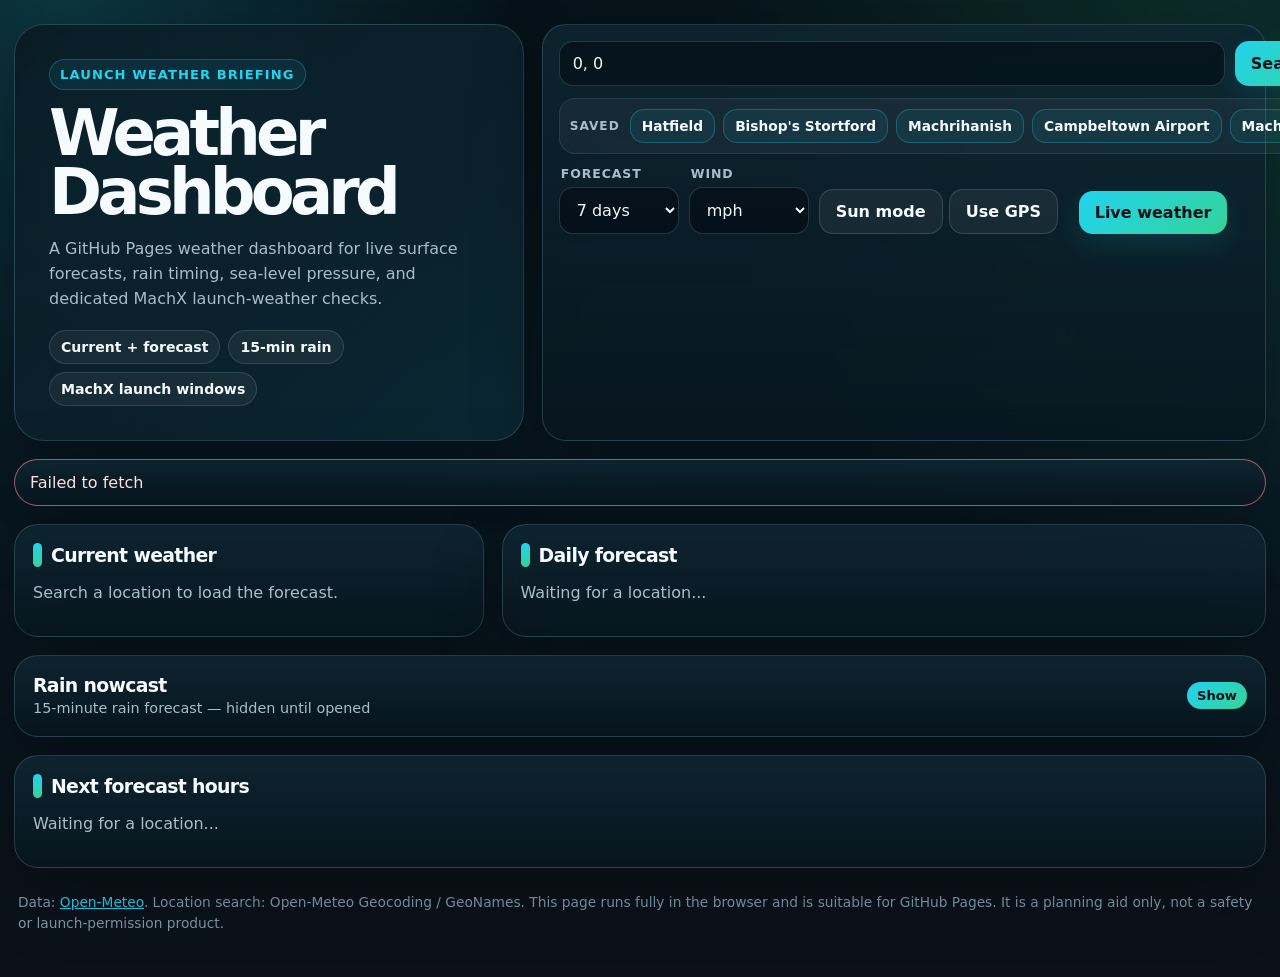
==== index.html @ 93e11da4 "Add visual icons to hourly forecast" ====
<!doctype html>
<html lang="en-GB">
<head>
  <meta charset="utf-8" />
  <meta name="viewport" content="width=device-width, initial-scale=1" />
  <meta name="description" content="Static GitHub Pages weather dashboard with rain nowcast and a dedicated MachX launch-weather view." />
  <title>Weather Dashboard</title>
  <style>
    :root {
      color-scheme: dark;
      --bg: #06131a;
      --panel: rgba(10, 25, 34, 0.84);
      --panel-strong: rgba(14, 38, 50, 0.94);
      --panel-soft: rgba(255, 255, 255, 0.055);
      --border: rgba(173, 220, 230, 0.18);
      --border-strong: rgba(125, 211, 252, 0.40);
      --text: #f5fbff;
      --muted: #a8bfca;
      --muted-2: #7f9aa8;
      --accent: #22d3ee;
      --accent-2: #34d399;
      --accent-3: #60a5fa;
      --warn: #fbbf24;
      --bad: #fb7185;
      --shadow: 0 22px 70px rgba(0, 0, 0, 0.30);
      --radius: 24px;
      --radius-sm: 15px;
      font-family: Inter, ui-sans-serif, system-ui, -apple-system, BlinkMacSystemFont, "Segoe UI", sans-serif;
    }

    * { box-sizing: border-box; }
    html { scroll-behavior: smooth; }
    body {
      margin: 0;
      min-height: 100vh;
      background:
        radial-gradient(circle at 5% 0%, rgba(34, 211, 238, 0.18), transparent 28rem),
        radial-gradient(circle at 95% 8%, rgba(52, 211, 153, 0.14), transparent 32rem),
        linear-gradient(180deg, #06131a 0%, #081923 43%, #0b1119 100%);
      color: var(--text);
    }
    body::before {
      content: "";
      position: fixed;
      inset: 0;
      pointer-events: none;
      opacity: 0.12;
      background-image:
        linear-gradient(rgba(255,255,255,0.08) 1px, transparent 1px),
        linear-gradient(90deg, rgba(255,255,255,0.08) 1px, transparent 1px);
      background-size: 46px 46px;
      mask-image: linear-gradient(to bottom, black, transparent 80%);
    }

    body.sunMode {
      color-scheme: light;
      --panel: rgba(255, 255, 255, 0.96);
      --panel-strong: rgba(255, 255, 255, 0.99);
      --panel-soft: rgba(13, 52, 82, 0.055);
      --border: rgba(20, 72, 105, 0.22);
      --border-strong: rgba(10, 104, 160, 0.46);
      --text: #0b1722;
      --muted: #405b6c;
      --muted-2: #5f7481;
      --accent: #006bb6;
      --accent-2: #008a7a;
      --accent-3: #2454e8;
      --warn: #9a6100;
      --bad: #b4233c;
      --shadow: 0 18px 58px rgba(7, 32, 52, 0.16);
      background:
        radial-gradient(circle at 7% 0%, rgba(0, 107, 182, 0.13), transparent 31rem),
        radial-gradient(circle at 95% 4%, rgba(0, 138, 122, 0.10), transparent 30rem),
        linear-gradient(180deg, #ffffff 0%, #f1f8ff 48%, #e7f0f8 100%);
    }
    body.sunMode::before {
      opacity: 0.18;
      background-image:
        linear-gradient(rgba(10, 75, 120, 0.13) 1px, transparent 1px),
        linear-gradient(90deg, rgba(10, 75, 120, 0.13) 1px, transparent 1px);
    }
    body.sunMode .heroCopy,
    body.sunMode .searchPanel,
    body.sunMode .card,
    body.sunMode .notice {
      background: linear-gradient(180deg, rgba(255,255,255,0.98), rgba(243,249,255,0.96));
      backdrop-filter: none;
    }
    body.sunMode .heroStat,
    body.sunMode .savedLocations,
    body.sunMode .dayCard,
    body.sunMode .launchRunBox,
    body.sunMode .launchScoreExplanation,
    body.sunMode .launchMiniStat,
    body.sunMode .aloftGraphPanel {
      background: rgba(9, 56, 90, 0.055);
      border-color: rgba(20, 72, 105, 0.16);
      color: var(--text);
    }
    body.sunMode input,
    body.sunMode select {
      background: #ffffff;
      color: var(--text);
      border-color: rgba(20, 72, 105, 0.28);
      box-shadow: 0 1px 0 rgba(255,255,255,0.8);
    }
    body.sunMode button {
      color: #ffffff;
      background: linear-gradient(135deg, #006bb6, #008a7a);
      box-shadow: 0 10px 22px rgba(0, 107, 182, 0.18);
    }
    body.sunMode button.secondary,
    body.sunMode .savedLocationBtn,
    body.sunMode .resultBtn {
      background: #ffffff;
      color: #0b1722;
      border-color: rgba(20, 72, 105, 0.28);
      box-shadow: none;
    }
    body.sunMode .themeToggleActive {
      background: linear-gradient(135deg, #ffcf32, #ff8a00);
      color: #201200;
      border-color: rgba(143, 84, 0, 0.30);
    }
    body.sunMode .tableWrap,
    body.sunMode .graphScroll { background: #ffffff; border-color: rgba(20, 72, 105, 0.22); }
    body.sunMode th { background: #e7f2fb; color: #16445e; border-bottom-color: rgba(20, 72, 105, 0.18); }
    body.sunMode td { border-bottom-color: rgba(20, 72, 105, 0.11); }
    body.sunMode tr:hover td { background: rgba(0, 107, 182, 0.055); }
    body.sunMode .chip,
    body.sunMode .windArrow,
    body.sunMode .rainIntensity {
      background: rgba(0, 107, 182, 0.08);
      border-color: rgba(0, 107, 182, 0.22);
      color: #0b1722;
    }
    body.sunMode .bar { background: linear-gradient(90deg, #006bb6, #008a7a); }
    body.sunMode .rainRow td { background: rgba(0, 107, 182, 0.075); }
    body.sunMode .bestLaunchRow td { background: rgba(0, 138, 122, 0.09); color: #073624; }
    body.sunMode .badLaunchRow td { background: rgba(180, 35, 60, 0.09); color: #5f1020; }

    a { color: var(--accent); }
    button, input, select { font: inherit; }

    .wrap {
      width: min(1420px, calc(100% - 28px));
      margin: 0 auto;
      padding: 24px 0 42px;
      position: relative;
      z-index: 1;
    }

    .hero {
      display: grid;
      grid-template-columns: minmax(320px, 0.95fr) minmax(460px, 1.35fr);
      gap: 18px;
      align-items: stretch;
      margin-bottom: 18px;
    }
    .heroCopy {
      padding: clamp(22px, 4vw, 34px);
      border: 1px solid var(--border);
      border-radius: calc(var(--radius) + 6px);
      background:
        linear-gradient(135deg, rgba(10, 25, 34, 0.94), rgba(12, 45, 58, 0.72)),
        radial-gradient(circle at 14% 15%, rgba(34, 211, 238, 0.22), transparent 15rem);
      box-shadow: var(--shadow);
      overflow: hidden;
    }
    .kicker {
      display: inline-flex;
      margin-bottom: 14px;
      padding: 7px 10px;
      border-radius: 999px;
      border: 1px solid rgba(34, 211, 238, 0.28);
      background: rgba(34, 211, 238, 0.08);
      color: var(--accent);
      font-size: 0.82rem;
      font-weight: 850;
      letter-spacing: 0.08em;
      text-transform: uppercase;
    }
    h1 {
      font-size: clamp(2.25rem, 5vw, 5rem);
      line-height: 0.92;
      letter-spacing: -0.075em;
      margin: 0 0 14px;
      max-width: 10ch;
    }
    .subtitle {
      margin: 0;
      color: var(--muted);
      max-width: 68ch;
      font-size: 1rem;
      line-height: 1.58;
    }
    .heroStats { display: flex; flex-wrap: wrap; gap: 8px; margin-top: 18px; }
    .heroStat {
      padding: 8px 11px;
      border: 1px solid rgba(173, 220, 230, 0.16);
      border-radius: 999px;
      background: rgba(255,255,255,0.055);
      color: var(--text);
      font-size: 0.88rem;
      font-weight: 720;
    }

    .searchPanel, .card, .notice {
      background: linear-gradient(180deg, rgba(14, 38, 50, 0.88), rgba(8, 22, 31, 0.80));
      border: 1px solid var(--border);
      border-radius: var(--radius);
      box-shadow: var(--shadow);
      backdrop-filter: blur(16px);
    }
    .searchPanel { padding: 16px; display: grid; align-content: start; gap: 12px; }
    .searchGrid { display: grid; grid-template-columns: 1fr auto; gap: 10px; }
    input, select {
      width: 100%;
      min-height: 45px;
      background: rgba(3, 12, 18, 0.58);
      color: var(--text);
      border: 1px solid rgba(173, 220, 230, 0.18);
      border-radius: 14px;
      padding: 12px 13px;
      outline: none;
    }
    input:focus, select:focus { border-color: var(--border-strong); box-shadow: 0 0 0 4px rgba(34, 211, 238, 0.12); }
    button {
      border: 0;
      border-radius: 14px;
      padding: 12px 16px;
      background: linear-gradient(135deg, var(--accent), var(--accent-2));
      color: #041017;
      cursor: pointer;
      font-weight: 850;
      transition: transform 120ms ease, opacity 120ms ease, border-color 120ms ease;
      white-space: nowrap;
      box-shadow: 0 11px 28px rgba(34, 211, 238, 0.12);
    }
    button:hover { transform: translateY(-1px); }
    button:disabled { cursor: wait; opacity: 0.62; transform: none; }
    button.secondary {
      background: rgba(255,255,255,0.055);
      color: var(--text);
      border: 1px solid var(--border);
      box-shadow: none;
    }
    button.tiny { padding: 7px 10px; font-size: 0.88rem; }

    .controls { display: grid; grid-template-columns: repeat(6, minmax(120px, 1fr)); gap: 10px; align-items: end; }
    .field label {
      display: block;
      margin: 0 0 6px 2px;
      color: var(--muted);
      font-size: 0.78rem;
      font-weight: 800;
      letter-spacing: 0.075em;
      text-transform: uppercase;
    }

    .dashboardGrid { display: grid; gap: 18px; }
    .overviewGrid { display: grid; grid-template-columns: minmax(310px, 0.86fr) minmax(500px, 1.4fr); gap: 18px; align-items: stretch; }
    .mainDataGrid { display: grid; grid-template-columns: 1fr; gap: 18px; align-items: start; }
    .card { padding: 18px; min-width: 0; }
    .card h2, .card h3 { margin: 0 0 12px; letter-spacing: -0.035em; }
    .card h2 { font-size: 1.18rem; display: flex; align-items: center; gap: 9px; }
    .card h2::before {
      content: "";
      display: inline-block;
      width: 9px;
      height: 24px;
      border-radius: 999px;
      background: linear-gradient(180deg, var(--accent), var(--accent-2));
    }
    .card h3 { font-size: 1.05rem; color: var(--accent); }
    .muted { color: var(--muted); }
    .small { font-size: 0.9rem; }
    .chips { display: flex; flex-wrap: wrap; gap: 8px; margin-top: 12px; }
    .chip {
      background: rgba(255, 255, 255, 0.06);
      border: 1px solid rgba(173, 220, 230, 0.16);
      border-radius: 999px;
      padding: 7px 10px;
      color: var(--text);
      font-size: 0.88rem;
      font-weight: 650;
    }
    .savedLocations { display: flex; flex-wrap: wrap; gap: 8px; align-items: center; padding: 10px; border-radius: 16px; background: rgba(255,255,255,0.045); border: 1px solid rgba(173, 220, 230, 0.11); }
    .savedLabel { color: var(--muted); font-size: 0.76rem; font-weight: 850; text-transform: uppercase; letter-spacing: 0.08em; margin-right: 2px; }
    .savedLocationBtn, .resultBtn { padding: 8px 11px; font-size: 0.86rem; color: var(--text); background: rgba(34, 211, 238, 0.08); border: 1px solid rgba(34, 211, 238, 0.28); box-shadow: none; }
    .resultBtn { display: block; width: 100%; text-align: left; }
    .results { display: grid; gap: 8px; }
    .notice { padding: 13px 15px; color: var(--text); margin: 0 0 18px; display: none; }
    .notice.show { display: block; }
    .notice.error { border-color: rgba(255, 138, 138, 0.6); color: #ffe2e2; }
    .notice.warn { border-color: rgba(255, 209, 102, 0.6); color: #fff3cb; }
    body.sunMode .notice.error { color: #8f1230; background: #fff4f6; }
    body.sunMode .notice.warn { color: #6c4300; background: #fff8e6; }

    .dailyGrid { display: grid; grid-template-columns: repeat(auto-fit, minmax(150px, 1fr)); gap: 10px; }
    .dayCard { background: rgba(255, 255, 255, 0.052); border: 1px solid rgba(173, 220, 230, 0.13); border-radius: 16px; padding: 12px; min-height: 126px; }
    .dayTop { display:flex; justify-content: space-between; gap: 8px; align-items: center; }
    .dayDate { color: var(--muted); font-size: 0.82rem; }
    .dayTemp { font-size: 1.35rem; font-weight: 880; margin: 8px 0 2px; }

    .tableWrap { overflow: auto; border-radius: 16px; border: 1px solid rgba(173, 220, 230, 0.16); background: rgba(0, 0, 0, 0.18); }
    table { width: 100%; border-collapse: collapse; min-width: 760px; }
    th, td { padding: 10px 11px; text-align: left; border-bottom: 1px solid rgba(255,255,255,0.08); white-space: nowrap; }
    th { position: sticky; top: 0; background: rgba(7, 20, 28, 0.97); color: var(--accent); z-index: 1; font-size: 0.8rem; letter-spacing: 0.055em; text-transform: uppercase; }
    tr:hover td { background: rgba(34, 211, 238, 0.035); }

    .windArrow { display: inline-grid; width: 26px; height: 26px; place-items: center; border: 1px solid var(--border); border-radius: 50%; margin-right: 8px; background: rgba(255, 255, 255, 0.055); transform-origin: center; }
    .bar { display: inline-block; height: 7px; min-width: 3px; border-radius: 999px; background: linear-gradient(90deg, var(--accent), var(--accent-2)); vertical-align: middle; margin-left: 8px; }
    .hourlyTable { min-width: 1040px; }
    .hourlyTime { display: flex; align-items: center; gap: 8px; }
    .dayNightBadge { display: inline-grid; width: 28px; height: 28px; place-items: center; border-radius: 50%; border: 1px solid var(--border); background: rgba(255,255,255,0.055); color: var(--warn); font-size: 1rem; flex: 0 0 auto; }
    .dayNightBadge.night { color: #c4b5fd; background: rgba(139, 92, 246, 0.10); }
    .hourlyWeather { display: flex; align-items: center; gap: 10px; min-width: 190px; }
    .weatherIcon { display: inline-grid; width: 46px; height: 46px; place-items: center; border-radius: 14px; border: 1px solid var(--border); background: rgba(255,255,255,0.055); flex: 0 0 auto; }
    .weatherIcon svg { width: 38px; height: 38px; overflow: visible; }
    .weatherIcon.weather-clear { color: #fbbf24; background: rgba(251,191,36,0.10); border-color: rgba(251,191,36,0.24); }
    .weatherIcon.weather-cloud { color: #b6c8d4; background: rgba(182,200,212,0.09); }
    .weatherIcon.weather-rain { color: #38bdf8; background: rgba(56,189,248,0.10); border-color: rgba(56,189,248,0.24); }
    .weatherIcon.weather-snow { color: #dbeafe; background: rgba(147,197,253,0.11); border-color: rgba(147,197,253,0.25); }
    .weatherIcon.weather-storm { color: #c084fc; background: rgba(192,132,252,0.11); border-color: rgba(192,132,252,0.26); }
    .weatherIcon.weather-fog { color: #94a3b8; background: rgba(148,163,184,0.10); }
    .weatherLabel strong { display: block; color: var(--text); font-size: 0.92rem; }
    .weatherLabel span { display: block; margin-top: 2px; color: var(--muted); font-size: 0.78rem; }
    .metricVisual { display: grid; gap: 5px; min-width: 108px; }
    .metricVisualTop { display: flex; align-items: baseline; justify-content: space-between; gap: 8px; }
    .metricVisualTop strong { color: var(--text); }
    .miniMeter { display: block; width: 100%; height: 7px; overflow: hidden; border-radius: 999px; border: 1px solid rgba(173,220,230,0.13); background: rgba(255,255,255,0.055); }
    .miniMeter > span { display: block; height: 100%; width: var(--meter, 0%); border-radius: inherit; background: linear-gradient(90deg, var(--accent), var(--accent-2)); }
    .rainMeter > span { background: linear-gradient(90deg, #38bdf8, #2563eb); }
    .cloudMeter > span { background: linear-gradient(90deg, #94a3b8, #e2e8f0); }
    .visibilityQuality { display: inline-block; margin-left: 7px; padding: 2px 7px; border-radius: 999px; border: 1px solid var(--border); background: rgba(255,255,255,0.055); color: var(--muted); font-size: 0.76rem; font-weight: 750; }
    body.sunMode .weatherIcon.weather-cloud,
    body.sunMode .weatherIcon.weather-snow,
    body.sunMode .weatherIcon.weather-fog { color: #405b6c; }
    body.sunMode .dayNightBadge.night { color: #5b21b6; }
    .toolbar { display: grid; grid-template-columns: minmax(260px, 2fr) minmax(180px, 1fr) auto auto; gap: 10px; align-items: end; margin-bottom: 12px; }
    .toolbar .field { min-width: 0; }

    .aloftGraphPanel { margin: 14px 0; padding: 14px; border-radius: 18px; border: 1px solid rgba(173, 220, 230, 0.14); background: rgba(255,255,255,0.035); }
    .graphTop { display: flex; align-items: start; justify-content: space-between; gap: 12px; flex-wrap: wrap; margin-bottom: 10px; }
    .graphTop strong { display: block; font-size: 1rem; }
    .graphScroll { overflow: auto; border-radius: 16px; border: 1px solid rgba(173, 220, 230, 0.12); background: rgba(0,0,0,0.16); }
    .aloftSvg { width: 100%; min-width: 720px; height: 390px; display: block; }
    .graphAxis { stroke: var(--muted-2); stroke-width: 1.2; }
    .graphGrid { stroke: rgba(173, 220, 230, 0.14); stroke-width: 1; }
    .graphLine { fill: none; stroke: var(--accent-2); stroke-width: 3; stroke-linecap: round; stroke-linejoin: round; }
    .graphArea { fill: rgba(52, 211, 153, 0.08); }
    .graphPoint { fill: var(--accent); stroke: var(--panel-strong); stroke-width: 2; }
    .graphText { fill: var(--muted); font-size: 12px; font-weight: 700; }
    .graphTitleText { fill: var(--text); font-size: 12px; font-weight: 900; }

    details { margin-top: 14px; border-top: 1px solid rgba(255,255,255,0.10); padding-top: 12px; }
    summary { cursor: pointer; color: var(--accent); font-weight: 800; }
    #minuteRainCard { padding: 0; overflow: hidden; width: 100%; }
    .rainDropdown { margin: 0; border-top: 0; padding-top: 0; }
    .rainDropdown > summary { list-style: none; display: flex; justify-content: space-between; align-items: center; gap: 12px; padding: 18px; color: var(--text); }
    .rainDropdown > summary::-webkit-details-marker { display: none; }
    .rainDropdown > summary::after { content: "Show"; color: #041017; background: linear-gradient(135deg, var(--accent), var(--accent-2)); border-radius: 999px; padding: 6px 10px; font-size: 0.82rem; font-weight: 900; flex: 0 0 auto; }
    .rainDropdown[open] > summary::after { content: "Hide"; }
    .rainSummaryTitle { display: block; font-size: 1.18rem; font-weight: 900; letter-spacing: -0.035em; }
    .rainSummarySub { display: block; margin-top: 3px; color: var(--muted); font-size: 0.9rem; font-weight: 500; line-height: 1.35; }
    .rainDropdownBody { padding: 0 18px 18px; border-top: 1px solid rgba(173, 220, 230, 0.13); }
    #minuteRainCard .rainDropdown[open] .rainDropdownBody { max-height: min(72vh, 760px); overflow: auto; overscroll-behavior: contain; }
    .rainRow td { background: rgba(34, 211, 238, 0.08); }
    .rainIntensity { display: inline-block; margin-left: 8px; padding: 2px 7px; border-radius: 999px; border: 1px solid var(--border); background: rgba(34, 211, 238, 0.12); color: var(--text); font-size: 0.82rem; }

    #launchWindowCard { grid-column: 1 / -1; }
    .launchHeader { display: flex; align-items: end; justify-content: space-between; gap: 14px; flex-wrap: wrap; margin-bottom: 12px; }
    .launchHeader h2 { margin-bottom: 4px; }
    .launchControls { display: flex; gap: 10px; flex-wrap: wrap; justify-content: flex-end; align-items: end; }
    .launchDurationControl { min-width: min(230px, 100%); }
    .launchDayControl { min-width: min(270px, 100%); }
    .launchMiniGrid { display: grid; grid-template-columns: repeat(4, minmax(140px, 1fr)); gap: 10px; margin: 12px 0; }
    .launchMiniStat, .launchRunBox, .launchScoreExplanation { margin: 0; padding: 14px; border: 1px solid rgba(173, 220, 230, 0.14); border-radius: 18px; background: rgba(255,255,255,0.035); }
    .launchRunBox, .launchScoreExplanation { margin: 12px 0; }
    .launchMiniStat span { display: block; color: var(--muted); font-size: 0.78rem; font-weight: 760; text-transform: uppercase; letter-spacing: 0.08em; margin-bottom: 6px; }
    .launchMiniStat strong { display: block; color: var(--text); font-size: 1.15rem; line-height: 1.15; }
    .launchBest { display: grid; grid-template-columns: minmax(240px, 1fr) minmax(190px, auto); gap: 12px; align-items: stretch; padding: 14px; border: 1px solid rgba(52, 211, 153, 0.30); border-radius: 18px; background: linear-gradient(135deg, rgba(52, 211, 153, 0.13), rgba(34, 211, 238, 0.08)), rgba(255,255,255,0.035); margin-bottom: 12px; }
    .launchBestTime { font-size: clamp(1.35rem, 3vw, 2.35rem); line-height: 1.02; letter-spacing: -0.055em; font-weight: 930; margin: 3px 0 8px; }
    .launchScoreBox { display: grid; place-items: center; text-align: center; min-width: 156px; padding: 12px; border-radius: 16px; border: 1px solid rgba(173, 220, 230, 0.16); background: rgba(0, 0, 0, 0.16); }
    .launchScoreValue { font-size: 2.2rem; line-height: 1; font-weight: 920; letter-spacing: -0.06em; }
    .bestLaunchRow td { background: rgba(52, 211, 153, 0.10); color: var(--text); }
    .badLaunchRow td { background: rgba(248, 113, 113, 0.12); color: var(--text); border-top: 1px solid rgba(248, 113, 113, 0.28); }
    .launchScoreExplanation summary { cursor: pointer; font-weight: 850; color: var(--text); }
    .launchScoreExplanation ul { margin: 10px 0 0 18px; color: var(--muted); line-height: 1.55; padding: 0; }
    .launchReasonBox { margin: 12px 0; padding: 13px 14px; border: 1px solid rgba(251, 191, 36, 0.28); border-radius: 16px; background: rgba(251, 191, 36, 0.075); }
    .launchReasonBox strong { display: block; margin-bottom: 7px; }
    .launchReasonList { display: flex; flex-wrap: wrap; gap: 7px; }
    .launchReasonTag { display: inline-flex; align-items: center; gap: 5px; padding: 5px 8px; border: 1px solid rgba(251, 191, 36, 0.24); border-radius: 999px; background: rgba(251, 191, 36, 0.08); color: var(--text); font-size: 0.84rem; line-height: 1.25; }
    .launchReasonTag b { color: var(--warn); }
    .scoreReasons { min-width: 230px; max-width: 330px; white-space: normal; line-height: 1.35; }
    .scoreReasonLine { display: block; margin: 2px 0; }
    .scoreReasonLine strong { color: var(--text); }
    .scoreReasonPenalty { color: var(--warn); font-weight: 850; white-space: nowrap; }
    body.sunMode .launchReasonBox { background: rgba(154, 97, 0, 0.07); border-color: rgba(154, 97, 0, 0.25); }
    body.sunMode .launchReasonTag { background: rgba(154, 97, 0, 0.07); border-color: rgba(154, 97, 0, 0.22); }

    footer { color: var(--muted-2); font-size: 0.86rem; margin-top: 24px; line-height: 1.55; padding: 0 4px; }

    @media (max-width: 1120px) {
      .hero, .overviewGrid { grid-template-columns: 1fr; }
      .controls { grid-template-columns: repeat(3, minmax(120px, 1fr)); }
    }
    @media (max-width: 900px) {
      .launchMiniGrid { grid-template-columns: repeat(2, minmax(140px, 1fr)); }
      .launchControls { justify-content: stretch; }
      .launchControls .field { flex: 1 1 220px; }
    }
    @media (max-width: 760px) {
      .wrap { width: min(100% - 18px, 1420px); padding-top: 12px; }
      .searchGrid, .controls, .toolbar { grid-template-columns: 1fr; }
      .heroCopy, .searchPanel, .card { border-radius: 19px; }
      h1 { max-width: 100%; }
      .launchBest { grid-template-columns: 1fr; }
      .launchScoreBox { place-items: start; text-align: left; }
      .launchMiniGrid { grid-template-columns: 1fr; }
      table { min-width: 720px; }
    }
  </style>
</head>
<body>
  <div class="wrap">
    <header class="hero">
      <section class="heroCopy" aria-label="Dashboard introduction">
        <span class="kicker">Launch weather briefing</span>
        <h1>Weather Dashboard</h1>
        <p class="subtitle">A GitHub Pages weather dashboard for live surface forecasts, rain timing, sea-level pressure, and dedicated MachX launch-weather checks.</p>
        <div class="heroStats" aria-label="Dashboard features">
          <span class="heroStat">Current + forecast</span>
          <span class="heroStat">15-min rain</span>
          <span class="heroStat">MachX launch windows</span>
        </div>
      </section>

      <section class="searchPanel" aria-label="Location search">
        <div class="searchGrid">
          <input id="locationInput" autocomplete="off" placeholder="Bishop's Stortford, Stansted, Snowdon, 51.87,0.16..." />
          <button id="searchBtn" type="button">Search</button>
        </div>

        <div class="savedLocations" aria-label="Saved locations">
          <span class="savedLabel">Saved</span>
          <button class="savedLocationBtn" data-saved-name="Hatfield" data-saved-admin2="Hertfordshire" data-saved-admin1="England" data-saved-country="United Kingdom" data-saved-lat="51.7634" data-saved-lon="-0.2242" type="button">Hatfield</button>
          <button class="savedLocationBtn" data-saved-name="Bishop's Stortford" data-saved-admin2="Hertfordshire" data-saved-admin1="England" data-saved-country="United Kingdom" data-saved-lat="51.8719" data-saved-lon="0.1587" type="button">Bishop's Stortford</button>
          <button class="savedLocationBtn" data-saved-name="Machrihanish" data-saved-admin2="Argyll and Bute" data-saved-admin1="Scotland" data-saved-country="United Kingdom" data-saved-lat="55.4234" data-saved-lon="-5.7357" type="button">Machrihanish</button>
          <button class="savedLocationBtn" data-saved-name="Campbeltown Airport" data-saved-admin2="Argyll and Bute" data-saved-admin1="Scotland" data-saved-country="United Kingdom" data-saved-lat="55.4372" data-saved-lon="-5.6864" type="button">Campbeltown Airport</button>
          <button class="savedLocationBtn" data-saved-name="Mach X" data-saved-admin2="Campbeltown Airport" data-saved-admin1="Scotland" data-saved-country="United Kingdom" data-saved-lat="55.4372" data-saved-lon="-5.6864" data-launch-site="machx" type="button">Mach X</button>
        </div>

        <div class="controls">
          <div class="field"><label for="daysSelect">Forecast</label><select id="daysSelect"><option value="1">1 day</option><option value="3">3 days</option><option value="7" selected>7 days</option><option value="10">10 days</option><option value="15">15 days</option></select></div>
          <div class="field"><label for="windUnitSelect">Wind</label><select id="windUnitSelect"><option value="kt">knots</option><option value="ms">m/s</option><option value="kmh">km/h</option><option value="mph" selected>mph</option></select></div>
          <div class="field" id="aloftStepField" hidden><label for="aloftStepSelect">Aloft step</label><select id="aloftStepSelect"><option value="100">100 m interpolated</option><option value="250">250 m interpolated</option><option value="500">500 m interpolated</option><option value="raw" selected>Raw pressure levels</option></select></div>
          <div class="field"><label>&nbsp;</label><button class="secondary" id="themeBtn" type="button" title="Toggle high-contrast light mode for bright sunlight">Sun mode</button></div>
          <div class="field"><label>&nbsp;</label><button class="secondary" id="gpsBtn" type="button">Use GPS</button></div>
          <div class="field"><label>&nbsp;</label><button id="liveBtn" type="button" title="Use GPS, jump to now, and keep the forecast refreshed">Live weather</button></div>
        </div>
        <div id="geoResults" class="results"></div>
      </section>
    </header>

    <div id="notice" class="notice"></div>

    <main class="dashboardGrid">
      <section class="overviewGrid" id="overviewGrid" aria-label="Forecast overview">
        <article class="card" id="currentCard"><h2>Current weather</h2><p class="muted">Search a location to load the forecast.</p></article>
        <article class="card" id="dailyCard"><h2>Daily forecast</h2><p class="muted">Waiting for a location...</p></article>
      </section>

      <section class="mainDataGrid" aria-label="Forecast details">
        <article class="card" id="aloftCard" hidden><h2>Winds aloft</h2><p class="muted">Waiting for a location...</p></article>
        <article class="card" id="launchWindowCard" hidden><h2>MachX launch window</h2><p class="muted">Select Mach X to calculate launch windows at Campbeltown Airport from 09:30 to 22:00.</p></article>
        <article class="card" id="minuteRainCard"><details class="rainDropdown"><summary><span><span class="rainSummaryTitle">Rain nowcast</span><span class="rainSummarySub">15-minute rain forecast — hidden until opened</span></span></summary><div class="rainDropdownBody"><p class="muted">Waiting for a location...</p></div></details></article>
      </section>

      <article class="card" id="hourlyCard"><h2>Next forecast hours</h2><p class="muted">Waiting for a location...</p></article>
    </main>

    <footer>
      Data: <a href="https://open-meteo.com/" target="_blank" rel="noreferrer">Open-Meteo</a>. Location search: Open-Meteo Geocoding / GeoNames. This page runs fully in the browser and is suitable for GitHub Pages. It is a planning aid only, not a safety or launch-permission product.
    </footer>
  </div>

<script>
(() => {
  "use strict";

  const PRESSURE_LEVEL_SETS = [
    [1000, 975, 950, 925, 900, 850, 800, 700],
    [1000, 950, 925, 900, 850, 800, 700],
    [1000, 925, 850, 700]
  ];
  const MAX_AGL = 3000;
  const LAUNCH_UNUSABLE_SCORE = 55;

  const el = {
    locationInput: document.getElementById("locationInput"),
    searchBtn: document.getElementById("searchBtn"),
    gpsBtn: document.getElementById("gpsBtn"),
    liveBtn: document.getElementById("liveBtn"),
    themeBtn: document.getElementById("themeBtn"),
    daysSelect: document.getElementById("daysSelect"),
    windUnitSelect: document.getElementById("windUnitSelect"),
    aloftStepSelect: document.getElementById("aloftStepSelect"),
    aloftStepField: document.getElementById("aloftStepField"),
    geoResults: document.getElementById("geoResults"),
    notice: document.getElementById("notice"),
    overviewGrid: document.getElementById("overviewGrid"),
    currentCard: document.getElementById("currentCard"),
    dailyCard: document.getElementById("dailyCard"),
    minuteRainCard: document.getElementById("minuteRainCard"),
    launchWindowCard: document.getElementById("launchWindowCard"),
    hourlyCard: document.getElementById("hourlyCard"),
    aloftCard: document.getElementById("aloftCard")
  };

  const savedDuration = Number(localStorage.getItem("weatherAloftLaunchDurationHours"));
  let state = {
    location: null,
    surface: null,
    aloft: null,
    aloftLevels: [],
    selectedAloftTime: null,
    warning: "",
    liveMode: false,
    liveTimer: null,
    lastLiveUpdate: null,
    launchWindowDate: localStorage.getItem("weatherAloftLaunchDate") || "auto",
    launchWindowDurationHours: [0.5, 1, 2, 3, 4].includes(savedDuration) ? savedDuration : 2
  };

  const WEATHER_CODES = {
    0: "Clear sky", 1: "Mainly clear", 2: "Partly cloudy", 3: "Overcast",
    45: "Fog", 48: "Depositing rime fog",
    51: "Light drizzle", 53: "Drizzle", 55: "Dense drizzle",
    56: "Freezing drizzle", 57: "Dense freezing drizzle",
    61: "Slight rain", 63: "Rain", 65: "Heavy rain",
    66: "Freezing rain", 67: "Heavy freezing rain",
    71: "Slight snow", 73: "Snow", 75: "Heavy snow", 77: "Snow grains",
    80: "Slight rain showers", 81: "Rain showers", 82: "Violent showers",
    85: "Snow showers", 86: "Heavy snow showers",
    95: "Thunderstorm", 96: "Thunderstorm + hail", 99: "Severe thunderstorm + hail"
  };

  function finite(v) { return typeof v === "number" && Number.isFinite(v); }
  function escapeHtml(value) { return String(value ?? "").replace(/[&<>'"]/g, c => ({"&":"&amp;","<":"&lt;",">":"&gt;","'":"&#39;","\"":"&quot;"}[c])); }
  function round(value, dp = 0) { return value === null || value === undefined || Number.isNaN(value) ? "—" : Number(value).toFixed(dp); }
  function setBusy(isBusy) { el.searchBtn.disabled = isBusy; el.gpsBtn.disabled = isBusy; el.liveBtn.disabled = isBusy; el.searchBtn.textContent = isBusy ? "Loading..." : "Search"; }
  function showNotice(message, type = "") { el.notice.textContent = message || ""; el.notice.className = `notice ${message ? "show" : ""} ${type}`.trim(); }
  function setSunMode(on) { document.body.classList.toggle("sunMode", Boolean(on)); el.themeBtn.classList.toggle("themeToggleActive", Boolean(on)); el.themeBtn.textContent = on ? "Sun mode: on" : "Sun mode"; el.themeBtn.setAttribute("aria-pressed", on ? "true" : "false"); localStorage.setItem("weatherAloftSunMode", on ? "1" : "0"); }

  setSunMode(localStorage.getItem("weatherAloftSunMode") === "1");

  function buildParams(params) {
    const search = new URLSearchParams();
    Object.entries(params).forEach(([key, value]) => {
      if (Array.isArray(value)) search.set(key, value.join(","));
      else if (value !== undefined && value !== null && value !== "") search.set(key, String(value));
    });
    return search.toString();
  }
  async function fetchJson(url) {
    const response = await fetch(url);
    const data = await response.json().catch(() => null);
    if (!response.ok || data?.error) throw new Error(data?.reason || `Request failed: ${response.status}`);
    return data;
  }
  function parseLocalParts(iso) {
    const [date, time = "00:00"] = String(iso).split("T");
    const [y, m, d] = date.split("-").map(Number);
    const [hh = 0, mm = 0] = time.split(":").map(Number);
    return { y, m, d, hh, mm, date, time };
  }
  function localStamp(iso) { const p = parseLocalParts(iso); return Date.UTC(p.y, p.m - 1, p.d, p.hh, p.mm || 0); }
  function formatLocal(iso, includeDate = true) {
    if (!iso) return "—";
    const p = parseLocalParts(iso);
    const dateObj = new Date(Date.UTC(p.y, p.m - 1, p.d, p.hh, p.mm || 0));
    const weekday = new Intl.DateTimeFormat("en-GB", { weekday: "short", timeZone: "UTC" }).format(dateObj);
    const month = new Intl.DateTimeFormat("en-GB", { month: "short", timeZone: "UTC" }).format(dateObj);
    const hm = `${String(p.hh).padStart(2, "0")}:${String(p.mm || 0).padStart(2, "0")}`;
    return includeDate ? `${weekday} ${p.d} ${month} ${hm}` : hm;
  }
  function formatDay(dateIso) {
    const p = parseLocalParts(dateIso);
    const dateObj = new Date(Date.UTC(p.y, p.m - 1, p.d));
    const weekday = new Intl.DateTimeFormat("en-GB", { weekday: "short", timeZone: "UTC" }).format(dateObj);
    const month = new Intl.DateTimeFormat("en-GB", { month: "short", timeZone: "UTC" }).format(dateObj);
    return `${weekday} ${p.d} ${month}`;
  }
  function weatherText(code) { return WEATHER_CODES[Number(code)] || `Code ${code ?? "—"}`; }
  function weatherIconSvg(code, isDay = true) {
    const c = Number(code);
    const open = `<svg viewBox="0 0 64 64" fill="none" stroke="currentColor" stroke-width="3.6" stroke-linecap="round" stroke-linejoin="round" aria-hidden="true">`;
    const cloud = `<path d="M18 45h28a10 10 0 0 0 1-19.95A15 15 0 0 0 18.4 28.7 8.2 8.2 0 0 0 18 45Z"/>`;
    const sun = `<circle cx="23" cy="22" r="8"/><path d="M23 7v5M23 32v5M8 22h5M33 22h5M12.4 11.4l3.5 3.5M30.1 29.1l3.5 3.5M33.6 11.4l-3.5 3.5M15.9 29.1l-3.5 3.5"/>`;
    const moon = `<path d="M32 10a14 14 0 1 0 14 20.5A16 16 0 0 1 32 10Z"/>`;
    let kind = "cloud";
    let drawing = cloud;
    if (c === 0) { kind = "clear"; drawing = isDay ? sun : moon; }
    else if (c === 1 || c === 2) drawing = `${isDay ? sun : moon}${cloud}`;
    else if (c === 45 || c === 48) { kind = "fog"; drawing = `${cloud}<path d="M12 51h40M17 57h30"/>`; }
    else if ((c >= 51 && c <= 67) || (c >= 80 && c <= 82)) { kind = "rain"; drawing = `${cloud}<path d="M23 50l-3 7M34 50l-3 7M45 50l-3 7"/>`; }
    else if ((c >= 71 && c <= 77) || (c >= 85 && c <= 86)) { kind = "snow"; drawing = `${cloud}<path d="M22 51v8M18.5 53l7 4M25.5 53l-7 4M42 51v8M38.5 53l7 4M45.5 53l-7 4"/>`; }
    else if (c >= 95) { kind = "storm"; drawing = `${cloud}<path d="M35 48l-7 10h7l-3 6 11-13h-7l3-3"/>`; }
    return `<span class="weatherIcon weather-${kind}" role="img" aria-label="${escapeHtml(weatherText(c))}">${open}${drawing}</svg></span>`;
  }
  function visibilityQuality(km) {
    if (!finite(km)) return "Unknown";
    if (km >= 10) return "Excellent";
    if (km >= 5) return "Good";
    if (km >= 2) return "Reduced";
    return "Poor";
  }
  function dirText(deg) {
    if (deg === null || deg === undefined || Number.isNaN(deg)) return "—";
    const dirs = ["N","NNE","NE","ENE","E","ESE","SE","SSE","S","SSW","SW","WSW","W","WNW","NW","NNW"];
    return dirs[Math.round((((deg % 360) + 360) % 360) / 22.5) % 16];
  }
  function windUnitInfo() {
    const unit = el.windUnitSelect.value;
    const conversions = { ms: [1, "m/s", 1], kt: [1.94384449, "kt", 0], kmh: [3.6, "km/h", 0], mph: [2.23693629, "mph", 0] };
    const [factor, label, dp] = conversions[unit] || conversions.mph;
    return { unit, factor, label, dp };
  }
  function windToUser(ms) {
    const info = windUnitInfo();
    if (!finite(ms)) return { value: "—", unit: info.label, numeric: null };
    return { value: (ms * info.factor).toFixed(info.dp), unit: info.label, numeric: ms * info.factor };
  }
  function msToMphNumber(ms) { return finite(ms) ? ms * 2.23693629 : null; }

  function looksLikeCoordinates(text) {
    const match = text.trim().match(/^(-?\d+(?:\.\d+)?)\s*[, ]\s*(-?\d+(?:\.\d+)?)$/);
    if (!match) return null;
    const latitude = Number(match[1]);
    const longitude = Number(match[2]);
    if (latitude < -90 || latitude > 90 || longitude < -180 || longitude > 180) return null;
    return { latitude, longitude, name: `${latitude.toFixed(4)}, ${longitude.toFixed(4)}`, admin1: "", admin2: "", country: "Custom coordinates", elevation: null };
  }
  async function geocode(query) {
    const coord = looksLikeCoordinates(query);
    if (coord) return [coord];
    const url = "https://geocoding-api.open-meteo.com/v1/search?" + buildParams({ name: query, count: 8, language: "en", format: "json" });
    const data = await fetchJson(url);
    return data.results || [];
  }
  async function reverseGeocode(latitude, longitude) {
    const url = "https://geocoding-api.open-meteo.com/v1/reverse?" + buildParams({ latitude, longitude, count: 1, language: "en", format: "json" });
    const data = await fetchJson(url);
    const match = data.results?.[0];
    return match ? { ...match, latitude, longitude, elevation: match.elevation ?? null, gpsLatitude: latitude, gpsLongitude: longitude } : null;
  }
  function locationLabel(loc) {
    const label = [loc.name, loc.admin2, loc.admin1, loc.country].filter(Boolean).join(", ");
    if (label) return label;
    if (finite(loc.latitude) && finite(loc.longitude)) return `${Number(loc.latitude).toFixed(4)}, ${Number(loc.longitude).toFixed(4)}`;
    return "Selected location";
  }

  function surfaceUrl(loc) {
    const current = ["temperature_2m", "apparent_temperature", "relative_humidity_2m", "is_day", "precipitation", "weather_code", "cloud_cover", "pressure_msl", "surface_pressure", "wind_speed_10m", "wind_direction_10m", "wind_gusts_10m"];
    const hourly = ["temperature_2m", "apparent_temperature", "is_day", "precipitation_probability", "precipitation", "weather_code", "cloud_cover", "visibility", "pressure_msl", "surface_pressure", "wind_speed_10m", "wind_direction_10m", "wind_gusts_10m"];
    const minutely15 = ["precipitation", "rain", "snowfall", "weather_code"];
    const daily = ["weather_code", "temperature_2m_max", "temperature_2m_min", "precipitation_sum", "precipitation_probability_max", "wind_speed_10m_max", "wind_gusts_10m_max", "wind_direction_10m_dominant", "sunrise", "sunset"];
    return "https://api.open-meteo.com/v1/forecast?" + buildParams({ latitude: loc.latitude, longitude: loc.longitude, current, hourly, minutely_15: minutely15, daily, timezone: "auto", forecast_days: el.daysSelect.value, forecast_minutely_15: 32, temperature_unit: "celsius", wind_speed_unit: "ms", precipitation_unit: "mm" });
  }
  function aloftVariables(levels) {
    const out = [];
    for (const level of levels) out.push(`wind_speed_${level}hPa`, `wind_direction_${level}hPa`, `geopotential_height_${level}hPa`, `temperature_${level}hPa`, `cloud_cover_${level}hPa`);
    return out;
  }
  function aloftUrl(loc, levels) {
    return "https://api.open-meteo.com/v1/ecmwf?" + buildParams({ latitude: loc.latitude, longitude: loc.longitude, hourly: aloftVariables(levels), timezone: "auto", forecast_days: Math.min(Number(el.daysSelect.value), 15), temperature_unit: "celsius", wind_speed_unit: "ms" });
  }
  async function loadAloftWithFallback(loc) {
    let lastError = null;
    for (const levels of PRESSURE_LEVEL_SETS) {
      try {
        const data = await fetchJson(aloftUrl(loc, levels));
        return { data, levels, warning: levels.length < PRESSURE_LEVEL_SETS[0].length ? `Using a reduced pressure-level set: ${levels.join(", ")} hPa.` : "" };
      } catch (err) { lastError = err; }
    }
    throw lastError || new Error("Could not load winds aloft.");
  }

  async function searchLocation(query) {
    showNotice("");
    el.geoResults.innerHTML = "";
    if (!query.trim()) return;
    setBusy(true);
    try {
      let results = await geocode(query);
      if (!results.length && query.includes(",")) {
        const shortQuery = query.split(",")[0].trim();
        if (shortQuery && shortQuery !== query.trim()) results = await geocode(shortQuery);
      }
      if (!results.length) { showNotice("No matching location found. Try a nearby town, postcode, or latitude,longitude.", "warn"); return; }
      if (results.length === 1 || looksLikeCoordinates(query)) { await loadLocation(results[0]); return; }
      el.geoResults.innerHTML = results.map((r, i) => `<button class="resultBtn" data-index="${i}" type="button"><strong>${escapeHtml(locationLabel(r))}</strong><br><span class="muted small">${round(r.latitude, 4)}, ${round(r.longitude, 4)}${r.elevation != null ? ` · ${round(r.elevation)} m elevation` : ""}</span></button>`).join("");
      el.geoResults.querySelectorAll("button").forEach(button => button.addEventListener("click", () => loadLocation(results[Number(button.dataset.index)])));
      showNotice("Choose the correct result above.");
    } catch (err) { showNotice(err.message, "error"); }
    finally { setBusy(false); }
  }

  async function loadLocation(loc) {
    setBusy(true);
    showNotice("Loading forecast...");
    el.geoResults.innerHTML = "";
    try {
      const needsAloft = loc.launchSite === "machx";
      const [surface, aloftPack] = await Promise.all([
        fetchJson(surfaceUrl(loc)),
        needsAloft ? loadAloftWithFallback(loc) : Promise.resolve({ data: null, levels: [], warning: "" })
      ]);
      state.location = loc;
      state.surface = surface;
      state.aloft = aloftPack.data;
      state.aloftLevels = aloftPack.levels;
      state.selectedAloftTime = state.liveMode ? nearestAloftTime(surface?.current?.time) : (state.aloft?.hourly?.time?.[0] || null);
      state.warning = aloftPack.warning;
      if (state.liveMode) state.lastLiveUpdate = new Date();
      const label = locationLabel(loc);
      el.locationInput.value = label;
      localStorage.setItem("weatherAloftLastLocation", JSON.stringify(loc));
      const params = new URLSearchParams({ lat: loc.latitude, lon: loc.longitude, name: label });
      if (loc.launchSite) params.set("launchSite", loc.launchSite);
      history.replaceState(null, "", `${location.pathname}?${params.toString()}`);
      renderAll();
      showNotice(state.warning || `Loaded ${label}. Times shown are local to the forecast location.`, state.warning ? "warn" : "");
    } catch (err) { showNotice(err.message, "error"); }
    finally { setBusy(false); }
  }

  function nearestAloftTime(targetTime) {
    const times = state.aloft?.hourly?.time || [];
    if (!times.length) return null;
    const target = targetTime ? localStamp(targetTime) : Date.now();
    return times.reduce((best, t) => Math.abs(localStamp(t) - target) < Math.abs(localStamp(best) - target) ? t : best, times[0]);
  }
  function liveUpdateText() { return state.lastLiveUpdate ? `Live mode · refreshed ${state.lastLiveUpdate.toLocaleTimeString("en-GB", { hour: "2-digit", minute: "2-digit" })}` : "Live mode on"; }
  function applyLocationMode() {
    const machXMode = isMachXLaunchLocation();
    el.overviewGrid.hidden = machXMode;
    el.aloftCard.hidden = !machXMode;
    el.aloftStepField.hidden = !machXMode;
    el.minuteRainCard.hidden = machXMode;
    el.hourlyCard.hidden = machXMode;
    el.launchWindowCard.hidden = !machXMode;
  }
  function renderAll() {
    applyLocationMode();
    if (isMachXLaunchLocation()) {
      renderAloft();
      renderLaunchWindow();
      return;
    }
    renderCurrent();
    renderDaily();
    renderMinuteRain();
    renderHourly();
  }

  function renderCurrent() {
    const c = state.surface?.current;
    if (!c) return;
    const loc = state.location;
    const wind = windToUser(c.wind_speed_10m);
    const gust = windToUser(c.wind_gusts_10m);
    el.currentCard.innerHTML = `<h2>${escapeHtml(locationLabel(loc))}</h2><p class="muted small">${formatLocal(c.time)} · ${escapeHtml(state.surface.timezone || "local time")} · elevation ${round(state.surface.elevation ?? loc.elevation)} m</p><div class="chips"><span class="chip">${round(c.temperature_2m)}°C · feels ${round(c.apparent_temperature)}°C</span><span class="chip">${escapeHtml(weatherText(c.weather_code))}</span><span class="chip">Wind ${wind.value} ${wind.unit} ${dirText(c.wind_direction_10m)} (${round(c.wind_direction_10m)}°)</span><span class="chip">Gust ${gust.value} ${gust.unit}</span><span class="chip">Humidity ${round(c.relative_humidity_2m)}%</span><span class="chip">Cloud ${round(c.cloud_cover)}%</span><span class="chip">MSL pressure ${round(c.pressure_msl)} hPa</span><span class="chip">Rain now ${round(c.precipitation, 1)} mm</span>${state.liveMode ? `<span class="chip">${escapeHtml(liveUpdateText())}</span>` : ""}</div>`;
  }
  function renderDaily() {
    const d = state.surface?.daily;
    if (!d?.time) return;
    const cards = d.time.map((date, i) => {
      const wind = windToUser(d.wind_speed_10m_max?.[i]);
      const gust = windToUser(d.wind_gusts_10m_max?.[i]);
      return `<div class="dayCard"><div class="dayTop"><strong>${formatDay(date)}</strong><span class="dayDate">${escapeHtml(weatherText(d.weather_code?.[i]))}</span></div><div class="dayTemp">${round(d.temperature_2m_max?.[i])}° / ${round(d.temperature_2m_min?.[i])}°</div><div class="muted small">Rain ${round(d.precipitation_sum?.[i], 1)} mm · ${round(d.precipitation_probability_max?.[i])}%</div><div class="muted small">Wind ${wind.value} ${wind.unit} ${dirText(d.wind_direction_10m_dominant?.[i])} · gust ${gust.value} ${gust.unit}</div><div class="muted small">Sun ${formatLocal(d.sunrise?.[i], false)}–${formatLocal(d.sunset?.[i], false)}</div></div>`;
    }).join("");
    el.dailyCard.innerHTML = `<h2>Daily forecast</h2><div class="dailyGrid">${cards}</div>`;
  }

  function rainClass(amount) { if (!finite(amount) || amount <= 0) return "Dry"; if (amount < 0.2) return "Spotting"; if (amount < 1.0) return "Light"; if (amount < 3.0) return "Moderate"; return "Heavy"; }
  function formatDurationMinutes(minutes) { if (!finite(minutes) || minutes < 0) return "—"; if (minutes < 60) return `${Math.round(minutes)} min`; const h = Math.floor(minutes / 60); const m = Math.round(minutes % 60); return m ? `${h} h ${m} min` : `${h} h`; }
  function minutelyRowsFromNow(limit = 32) {
    const m = state.surface?.minutely_15;
    if (!m?.time?.length) return [];
    const now = state.surface?.current?.time ? localStamp(state.surface.current.time) : Date.now();
    let start = m.time.findIndex(t => localStamp(t) >= now - 15 * 60 * 1000);
    if (start < 0) start = 0;
    return m.time.slice(start, start + limit).map((time, offset) => {
      const i = start + offset;
      return { time, precipitation: Number(m.precipitation?.[i] ?? 0), rain: Number(m.rain?.[i] ?? 0), snowfall: Number(m.snowfall?.[i] ?? 0), weatherCode: m.weather_code?.[i] };
    });
  }
  function renderRainDropdown(bodyHtml, subtitle = "15-minute rain forecast — hidden until opened") {
    const wasOpen = Boolean(el.minuteRainCard.querySelector(".rainDropdown")?.open);
    el.minuteRainCard.innerHTML = `<details class="rainDropdown" ${wasOpen ? "open" : ""}><summary><span><span class="rainSummaryTitle">Rain nowcast</span><span class="rainSummarySub">${escapeHtml(subtitle)}</span></span></summary><div class="rainDropdownBody">${bodyHtml}</div></details>`;
  }
  function renderMinuteRain() {
    const rowsData = minutelyRowsFromNow(32);
    if (!rowsData.length) { renderRainDropdown(`<p class="muted">No 15-minute rain data was returned for this location/time.</p>`, "No 15-minute data returned"); return; }
    const threshold = 0.01;
    const nextWet = rowsData.find(r => finite(r.precipitation) && r.precipitation >= threshold);
    const maxRow = rowsData.reduce((best, r) => Number(r.precipitation || 0) > Number(best.precipitation || 0) ? r : best, rowsData[0]);
    const total2h = rowsData.slice(0, 8).reduce((sum, r) => sum + Number(r.precipitation || 0), 0);
    const total4h = rowsData.slice(0, 16).reduce((sum, r) => sum + Number(r.precipitation || 0), 0);
    const nowStamp = state.surface?.current?.time ? localStamp(state.surface.current.time) : Date.now();
    const nextWetText = nextWet ? `${formatLocal(nextWet.time, false)} in ${formatDurationMinutes(Math.max(0, (localStamp(nextWet.time) - nowStamp) / 60000))} · ${round(nextWet.precipitation, 2)} mm/15 min` : "No rain in the next 8 h";
    const maxText = maxRow && Number(maxRow.precipitation || 0) > 0 ? `${round(maxRow.precipitation, 2)} mm/15 min at ${formatLocal(maxRow.time, false)}` : "0.00 mm/15 min";
    const rows = rowsData.map(r => {
      const intensity = Number(r.precipitation || 0) * 4;
      const wet = Number(r.precipitation || 0) >= threshold;
      return `<tr class="${wet ? "rainRow" : ""}"><td>${formatLocal(r.time)}</td><td><strong>${round(r.precipitation, 2)} mm</strong><span class="rainIntensity">${rainClass(r.precipitation)}</span></td><td>${round(intensity, 2)} mm/h</td><td>${round(r.rain, 2)} mm</td><td>${round(r.snowfall, 2)} cm</td><td>${escapeHtml(weatherText(r.weatherCode))}</td></tr>`;
    }).join("");
    renderRainDropdown(`<div class="chips"><span class="chip">Next rain: ${escapeHtml(nextWetText)}</span><span class="chip">Next 2 h total ${round(total2h, 2)} mm</span><span class="chip">Next 4 h total ${round(total4h, 2)} mm</span><span class="chip">Peak ${escapeHtml(maxText)}</span></div><p class="muted small">Uses returned 15-minute precipitation timesteps. The page does not interpolate them into 1-minute values.</p><div class="tableWrap"><table><thead><tr><th>Time</th><th>Total precip</th><th>Rate equivalent</th><th>Rain</th><th>Snowfall</th><th>Weather</th></tr></thead><tbody>${rows}</tbody></table></div>`, `${escapeHtml(nextWetText)} · 2 h ${round(total2h, 2)} mm · 4 h ${round(total4h, 2)} mm`);
  }

  function surfacePointForTime(time) {
    const h = state.surface?.hourly;
    if (!h?.time?.length) return null;
    let idx = h.time.indexOf(time);
    if (idx < 0) {
      const target = localStamp(time);
      let best = 0, bestDiff = Infinity;
      h.time.forEach((t, i) => { const diff = Math.abs(localStamp(t) - target); if (diff < bestDiff) { best = i; bestDiff = diff; } });
      idx = best;
    }
    const elevation = Number(state.surface?.elevation ?? state.location?.elevation ?? 0);
    return { label: "10 m surface", source: "surface", pressure: null, agl: 10, msl: elevation + 10, speed: h.wind_speed_10m?.[idx], dir: h.wind_direction_10m?.[idx], temp: h.temperature_2m?.[idx], cloud: h.cloud_cover?.[idx] };
  }
  function surfaceIndexForTime(time) {
    const h = state.surface?.hourly;
    if (!h?.time?.length) return -1;
    let idx = h.time.indexOf(time);
    if (idx >= 0) return idx;
    const target = time ? localStamp(time) : Date.now();
    let best = 0, bestDiff = Infinity;
    h.time.forEach((t, i) => { const diff = Math.abs(localStamp(t) - target); if (diff < bestDiff) { best = i; bestDiff = diff; } });
    return best;
  }
  function pressureForAloftTime(time) {
    const h = state.surface?.hourly;
    const idx = surfaceIndexForTime(time);
    if (!h || idx < 0) return null;
    return { time: h.time?.[idx], pressureMsl: h.pressure_msl?.[idx], surfacePressure: h.surface_pressure?.[idx] };
  }
  function rawAloftPoints(time) {
    const data = state.aloft?.hourly;
    if (!data?.time?.length) return [];
    let idx = data.time.indexOf(time);
    if (idx < 0) idx = 0;
    const elevation = Number(state.surface?.elevation ?? state.location?.elevation ?? 0);
    const points = [];
    const surface = surfacePointForTime(time);
    if (surface && finite(surface.speed) && finite(surface.dir)) points.push(surface);
    for (const level of state.aloftLevels) {
      const hgt = data[`geopotential_height_${level}hPa`]?.[idx];
      const speed = data[`wind_speed_${level}hPa`]?.[idx];
      const dir = data[`wind_direction_${level}hPa`]?.[idx];
      const temp = data[`temperature_${level}hPa`]?.[idx];
      const cloud = data[`cloud_cover_${level}hPa`]?.[idx];
      if ([hgt, speed, dir].every(finite)) points.push({ label: `${level} hPa`, source: "pressure", pressure: level, msl: hgt, agl: hgt - elevation, speed, dir, temp, cloud });
    }
    return points.sort((a, b) => a.agl - b.agl);
  }
  function windToUV(speed, dirDeg) { const rad = dirDeg * Math.PI / 180; return { u: -speed * Math.sin(rad), v: -speed * Math.cos(rad) }; }
  function uvToWind(u, v) { const speed = Math.sqrt(u * u + v * v); const dir = ((Math.atan2(-u, -v) * 180 / Math.PI) + 360) % 360; return { speed, dir }; }
  function lerp(a, b, f) { return a + (b - a) * f; }
  function interpolateAt(points, agl) {
    const valid = points.filter(p => finite(p.agl) && finite(p.speed) && finite(p.dir)).sort((a, b) => a.agl - b.agl);
    if (!valid.length) return null;
    const exact = valid.find(p => Math.abs(p.agl - agl) < 25);
    if (exact) return { ...exact, targetAgl: agl, interpolated: false };
    let lower = null, upper = null;
    for (let i = 0; i < valid.length - 1; i++) if (valid[i].agl <= agl && valid[i + 1].agl >= agl) { lower = valid[i]; upper = valid[i + 1]; break; }
    if (!lower || !upper) return null;
    const f = (agl - lower.agl) / (upper.agl - lower.agl);
    const a = windToUV(lower.speed, lower.dir);
    const b = windToUV(upper.speed, upper.dir);
    const wind = uvToWind(lerp(a.u, b.u, f), lerp(a.v, b.v, f));
    return { label: `${Math.round(agl)} m AGL`, source: `${lower.label} → ${upper.label}`, pressure: null, targetAgl: agl, agl, msl: lerp(lower.msl, upper.msl, f), speed: wind.speed, dir: wind.dir, temp: finite(lower.temp) && finite(upper.temp) ? lerp(lower.temp, upper.temp, f) : null, cloud: finite(lower.cloud) && finite(upper.cloud) ? lerp(lower.cloud, upper.cloud, f) : null, interpolated: true };
  }
  function aloftDisplayPoints(points, mode) {
    if (mode === "raw") return points.filter(p => p.source === "surface" || (p.agl >= 0 && p.agl <= MAX_AGL)).filter(p => finite(p.agl) && finite(p.speed) && finite(p.dir)).sort((a, b) => a.agl - b.agl);
    const step = Number(mode);
    const targets = [10];
    for (let h = step; h <= MAX_AGL; h += step) targets.push(h);
    return targets.map(agl => interpolateAt(points, agl)).filter(Boolean).filter(p => finite(p.agl) && finite(p.speed) && finite(p.dir));
  }
  function windCell(point) {
    const wind = windToUser(point.speed);
    const width = Math.min(180, Number(point.speed || 0) * 8);
    return `<span class="windArrow" style="transform: rotate(${Number(point.dir || 0)}deg)">↓</span>${wind.value} ${wind.unit} ${dirText(point.dir)} (${round(point.dir)}°)<span class="bar" style="width:${width}px"></span>`;
  }
  function aloftRows(points, mode) {
    const display = aloftDisplayPoints(points, mode);
    if (mode === "raw") return display.map(p => `<tr><td>${escapeHtml(p.label)}</td><td>${round(p.agl)} m</td><td>${round(p.msl)} m</td><td>${windCell(p)}</td><td>${round(p.cloud)}%</td><td>${round(p.temp, 1)}°C</td><td>${p.source === "surface" ? "surface forecast" : "pressure level"}</td></tr>`).join("");
    return display.map(p => `<tr><td>${round(p.targetAgl ?? p.agl)} m</td><td>${round(p.msl)} m</td><td>${windCell(p)}</td><td>${round(p.cloud)}%</td><td>${round(p.temp, 1)}°C</td><td>${escapeHtml(p.interpolated ? `interpolated: ${p.source}` : p.label)}</td></tr>`).join("");
  }
  function aloftGraphHtml(points, mode) {
    const display = aloftDisplayPoints(points, mode).filter(p => p.agl >= 0 && p.agl <= MAX_AGL && finite(p.speed));
    if (display.length < 2) return `<div class="aloftGraphPanel"><strong>Winds aloft graph</strong><p class="muted small">Not enough wind levels are available to draw a graph.</p></div>`;
    const info = windUnitInfo();
    const speeds = display.map(p => p.speed * info.factor);
    const maxSpeed = Math.max(5, Math.ceil(Math.max(...speeds) * 1.15));
    const width = 820, height = 390, left = 66, right = 28, top = 26, bottom = 52;
    const plotW = width - left - right;
    const plotH = height - top - bottom;
    const x = speed => left + (speed * info.factor / maxSpeed) * plotW;
    const y = agl => top + (1 - agl / MAX_AGL) * plotH;
    const path = display.map((p, i) => `${i ? "L" : "M"}${x(p.speed).toFixed(1)} ${y(p.agl).toFixed(1)}`).join(" ");
    const area = `M${left} ${y(0)} ${display.map(p => `L${x(p.speed).toFixed(1)} ${y(p.agl).toFixed(1)}`).join(" ")} L${left} ${y(display[display.length - 1].agl).toFixed(1)} Z`;
    const yTicks = [0, 500, 1000, 1500, 2000, 2500, 3000];
    const xTicks = [0, 0.25, 0.5, 0.75, 1].map(f => Math.round(maxSpeed * f));
    const grid = [
      ...yTicks.map(t => `<line class="graphGrid" x1="${left}" y1="${y(t).toFixed(1)}" x2="${width - right}" y2="${y(t).toFixed(1)}"></line><text class="graphText" x="${left - 10}" y="${y(t).toFixed(1)}" text-anchor="end" dominant-baseline="middle">${t}</text>`),
      ...xTicks.map(t => `<line class="graphGrid" x1="${(left + (t / maxSpeed) * plotW).toFixed(1)}" y1="${top}" x2="${(left + (t / maxSpeed) * plotW).toFixed(1)}" y2="${height - bottom}"></line><text class="graphText" x="${(left + (t / maxSpeed) * plotW).toFixed(1)}" y="${height - 24}" text-anchor="middle">${t}</text>`)
    ].join("");
    const pointsSvg = display.map(p => `<circle class="graphPoint" cx="${x(p.speed).toFixed(1)}" cy="${y(p.agl).toFixed(1)}" r="4"><title>${escapeHtml(p.label)} · ${round(p.agl)} m · ${round(p.speed * info.factor, info.dp)} ${info.label} from ${round(p.dir)}°</title></circle>`).join("");
    const maxPoint = display.reduce((best, p) => p.speed > best.speed ? p : best, display[0]);
    return `<div class="aloftGraphPanel"><div class="graphTop"><div><strong>Winds aloft graph</strong><p class="muted small" style="margin:4px 0 0">Wind speed versus height AGL for the selected forecast time.</p></div><div class="chips" style="margin-top:0"><span class="chip">Max ${round(maxPoint.speed * info.factor, info.dp)} ${info.label} at ${round(maxPoint.agl)} m</span><span class="chip">${display.length} plotted levels</span></div></div><div class="graphScroll"><svg class="aloftSvg" viewBox="0 0 ${width} ${height}" role="img" aria-label="Wind aloft graph"><path class="graphArea" d="${area}"></path>${grid}<line class="graphAxis" x1="${left}" y1="${top}" x2="${left}" y2="${height - bottom}"></line><line class="graphAxis" x1="${left}" y1="${height - bottom}" x2="${width - right}" y2="${height - bottom}"></line><path class="graphLine" d="${path}"></path>${pointsSvg}<text class="graphTitleText" x="${width / 2}" y="${height - 5}" text-anchor="middle">Wind speed (${escapeHtml(info.label)})</text><text class="graphTitleText" x="17" y="${height / 2}" text-anchor="middle" transform="rotate(-90 17 ${height / 2})">Height AGL (m)</text></svg></div></div>`;
  }
  function pressureChipHtml(label, value, suffix = "") { return `<span class="chip">${escapeHtml(label)} ${finite(value) ? `${round(value, 1)} hPa` : "—"}${suffix ? ` · ${escapeHtml(suffix)}` : ""}</span>`; }
  function aloftPressureSummaryHtml(time) {
    const current = state.surface?.current;
    const forecast = pressureForAloftTime(time);
    const currentTime = current?.time ? formatLocal(current.time, false) : "now";
    const forecastTime = forecast?.time ? formatLocal(forecast.time, false) : "selected time";
    return `<div class="chips" aria-label="Sea-level pressure summary">${pressureChipHtml("Current MSL", current?.pressure_msl, currentTime)}${pressureChipHtml("Forecast MSL", forecast?.pressureMsl, forecastTime)}${pressureChipHtml("Surface pressure", current?.surface_pressure, currentTime)}</div>`;
  }
  function renderAloft() {
    const times = state.aloft?.hourly?.time || [];
    if (!times.length) return;
    const current = state.surface?.current?.time;
    if (state.liveMode) state.selectedAloftTime = nearestAloftTime(current);
    if (!state.selectedAloftTime || !times.includes(state.selectedAloftTime)) state.selectedAloftTime = nearestAloftTime(current);
    const options = times.map(t => `<option value="${escapeHtml(t)}" ${t === state.selectedAloftTime ? "selected" : ""}>${formatLocal(t)}</option>`).join("");
    const points = rawAloftPoints(state.selectedAloftTime);
    const mode = el.aloftStepSelect.value;
    const rows = aloftRows(points, mode);
    const header = mode === "raw" ? `<tr><th>Level</th><th>Height AGL</th><th>Height MSL</th><th>Wind</th><th>Cloud</th><th>Temp</th><th>Source</th></tr>` : `<tr><th>Target height AGL</th><th>Height MSL</th><th>Wind</th><th>Cloud</th><th>Temp</th><th>Source</th></tr>`;
    const emptyColspan = mode === "raw" ? 7 : 6;
    el.aloftCard.innerHTML = `<h2>Winds aloft to ${MAX_AGL} m AGL</h2><div class="toolbar"><div class="field time"><label for="aloftTimeSelect">Forecast time</label><select id="aloftTimeSelect">${options}</select></div><div class="field"><label>Pressure levels</label><input readonly value="${escapeHtml(state.aloftLevels.join(", "))} hPa"></div><div class="field"><label>&nbsp;</label><button class="secondary" id="copyCsvBtn" type="button">Copy CSV</button></div><div class="field"><label>&nbsp;</label><button class="secondary" id="openRocketCsvBtn" type="button">OpenRocket CSV</button></div></div>${aloftPressureSummaryHtml(state.selectedAloftTime)}${aloftGraphHtml(points, mode)}<p class="muted small">Model pressure-level forecast data. Heights are AGL from local terrain; arrows show wind direction visually while text/degrees use meteorological wind-from direction.</p><div class="tableWrap"><table><thead>${header}</thead><tbody>${rows || `<tr><td colspan="${emptyColspan}">No aloft rows available for this time/location.</td></tr>`}</tbody></table></div>`;
    document.getElementById("aloftTimeSelect")?.addEventListener("change", e => { state.selectedAloftTime = e.target.value; renderAloft(); renderLaunchWindow(); });
    document.getElementById("copyCsvBtn")?.addEventListener("click", copyAloftCsv);
    document.getElementById("openRocketCsvBtn")?.addEventListener("click", downloadOpenRocketCsv);
  }
  function copyAloftCsv() {
    const points = rawAloftPoints(state.selectedAloftTime);
    const mode = el.aloftStepSelect.value;
    const rows = [];
    for (const p of aloftDisplayPoints(points, mode)) {
      const w = windToUser(p.speed);
      const pr = pressureForAloftTime(state.selectedAloftTime);
      rows.push([state.selectedAloftTime, p.label, round(p.agl), round(p.msl), w.value, w.unit, round(p.dir), dirText(p.dir), round(p.cloud), round(p.temp, 1), finite(pr?.pressureMsl) ? round(pr.pressureMsl, 1) : "", finite(state.surface?.current?.pressure_msl) ? round(state.surface.current.pressure_msl, 1) : "", p.source]);
    }
    const header = ["time_local", "level", "height_agl_m", "height_msl_m", "wind_speed", "wind_unit", "wind_from_deg", "wind_from_compass", "cloud_cover_pct", "temp_c", "forecast_msl_pressure_hpa", "current_msl_pressure_hpa", "source"];
    const csv = [header, ...rows].map(row => row.map(cell => `"${String(cell ?? "").replaceAll('"', '""')}"`).join(",")).join("\n");
    navigator.clipboard?.writeText(csv).then(() => showNotice("Copied winds-aloft CSV to clipboard."), () => showNotice("Could not copy CSV in this browser.", "warn"));
  }
  function safeFilenamePart(value) { return String(value || "wind_profile").toLowerCase().replace(/[^a-z0-9]+/g, "_").replace(/^_+|_+$/g, "").slice(0, 60) || "wind_profile"; }
  function roundedNumber(value, dp = 2) { return finite(value) ? Number(value).toFixed(dp) : ""; }
  function dedupeByAltitude(rows) {
    const seen = new Set();
    return rows.filter(r => finite(r.altitude) && finite(r.velocity) && finite(r.direction)).sort((a, b) => a.altitude - b.altitude).filter(r => { const key = Math.round(r.altitude); if (seen.has(key)) return false; seen.add(key); return true; });
  }
  function openRocketRows() {
    const points = rawAloftPoints(state.selectedAloftTime);
    const rows = [];
    const surface = points.find(p => p.source === "surface" && finite(p.speed) && finite(p.dir)) || points.find(p => finite(p.speed) && finite(p.dir) && p.agl >= 0);
    if (surface) rows.push({ altitude: 0, velocity: surface.speed, direction: surface.dir, stdDev: 0 });
    for (const p of aloftDisplayPoints(points, el.aloftStepSelect.value)) if (p.agl >= 0 && p.agl <= MAX_AGL) rows.push({ altitude: p.targetAgl ?? p.agl, velocity: p.speed, direction: p.dir, stdDev: 0 });
    return dedupeByAltitude(rows);
  }
  function downloadTextFile(filename, text, mime = "text/csv") {
    const blob = new Blob([text], { type: `${mime};charset=utf-8` });
    const url = URL.createObjectURL(blob);
    const a = document.createElement("a");
    a.href = url;
    a.download = filename;
    document.body.appendChild(a);
    a.click();
    a.remove();
    setTimeout(() => URL.revokeObjectURL(url), 1000);
  }
  function downloadOpenRocketCsv() {
    const rows = openRocketRows();
    if (!rows.length) { showNotice("No valid wind profile rows are available to export.", "warn"); return; }
    const header = ["altitude", "speed", "direction", "stddev"];
    const csvRows = rows.map(r => [roundedNumber(r.altitude, 0), roundedNumber(r.velocity, 2), roundedNumber(((r.direction % 360) + 360) % 360, 0), roundedNumber(r.stdDev, 2)]);
    const csv = [header, ...csvRows].map(row => row.join(",")).join("\n");
    const loc = safeFilenamePart(locationLabel(state.location));
    const time = safeFilenamePart(state.selectedAloftTime || "forecast");
    downloadTextFile(`openrocket_wind_${loc}_${time}.csv`, csv);
    showNotice(`Downloaded OpenRocket wind CSV with ${rows.length} altitude rows. It uses OpenRocket headers altitude,speed,direction,stddev.`);
  }

  function isMachXLaunchLocation() { return state.location?.launchSite === "machx"; }
  function avgNumber(values) { const nums = values.filter(finite); return nums.length ? nums.reduce((sum, value) => sum + value, 0) / nums.length : null; }
  function maxNumber(values) { const nums = values.filter(finite); return nums.length ? Math.max(...nums) : null; }
  function minNumber(values) { const nums = values.filter(finite); return nums.length ? Math.min(...nums) : null; }
  function launchDurationLabel(hours = state.launchWindowDurationHours) { return Number(hours) === 0.5 ? "30 mins" : `${Number(hours)}h`; }
  function launchForecastDates() { const h = state.surface?.hourly; return h?.time?.length ? [...new Set(h.time.map(t => parseLocalParts(t).date))].sort() : []; }
  function launchDayLabel(date) {
    if (!date) return "Best loaded day";
    const label = formatDay(date);
    const today = state.surface?.current?.time ? parseLocalParts(state.surface.current.time).date : `${new Date().getFullYear()}-${String(new Date().getMonth() + 1).padStart(2, "0")}-${String(new Date().getDate()).padStart(2, "0")}`;
    const tomorrow = new Date(`${today}T12:00:00`);
    tomorrow.setDate(tomorrow.getDate() + 1);
    const tomorrowDate = `${tomorrow.getFullYear()}-${String(tomorrow.getMonth() + 1).padStart(2, "0")}-${String(tomorrow.getDate()).padStart(2, "0")}`;
    if (date === today) return `Today · ${label}`;
    if (date === tomorrowDate) return `Tomorrow · ${label}`;
    return label;
  }
  function selectedLaunchDate() {
    const dates = launchForecastDates();
    if (state.launchWindowDate === "auto") return null;
    if (dates.includes(state.launchWindowDate)) return state.launchWindowDate;
    state.launchWindowDate = "auto";
    localStorage.setItem("weatherAloftLaunchDate", "auto");
    return null;
  }
  function launchControlsHtml() {
    const durationOptions = [["0.5", "30 mins"], ["1", "1h"], ["2", "2h"], ["3", "3h"], ["4", "4h"]].map(([value, label]) => `<option value="${value}"${value === String(state.launchWindowDurationHours) ? " selected" : ""}>${label}</option>`).join("");
    const selected = selectedLaunchDate() || "auto";
    const dayOptions = [`<option value="auto"${selected === "auto" ? " selected" : ""}>Best loaded day</option>`, ...launchForecastDates().map(date => `<option value="${escapeHtml(date)}"${date === selected ? " selected" : ""}>${escapeHtml(launchDayLabel(date))}</option>`)].join("");
    return `<div class="launchControls"><div class="launchDayControl field"><label for="launchDateSelect">Launch day</label><select id="launchDateSelect">${dayOptions}</select></div><div class="launchDurationControl field"><label for="launchDurationSelect">Window length</label><select id="launchDurationSelect">${durationOptions}</select></div></div>`;
  }
  function bindLaunchWindowControls() {
    document.getElementById("launchDurationSelect")?.addEventListener("change", e => { state.launchWindowDurationHours = Number(e.target.value); localStorage.setItem("weatherAloftLaunchDurationHours", String(state.launchWindowDurationHours)); renderLaunchWindow(); });
    document.getElementById("launchDateSelect")?.addEventListener("change", e => { state.launchWindowDate = e.target.value || "auto"; localStorage.setItem("weatherAloftLaunchDate", state.launchWindowDate); renderLaunchWindow(); });
  }
  function minuteOfDayToIso(date, minuteOfDay) { const hh = Math.floor(minuteOfDay / 60); const mm = minuteOfDay % 60; return `${date}T${String(hh).padStart(2, "0")}:${String(mm).padStart(2, "0")}`; }
  function windowTimeLabel(date, startMinuteOfDay, durationHours = state.launchWindowDurationHours) { const durationMinutes = Math.round(Number(durationHours) * 60); return `${formatLocal(minuteOfDayToIso(date, startMinuteOfDay))}–${formatLocal(minuteOfDayToIso(date, startMinuteOfDay + durationMinutes), false)}`; }
  function worstWeatherInfo(codes) {
    let result = { penalty: 0, reason: "" };
    for (const raw of codes) {
      const code = Number(raw);
      if (!Number.isFinite(code)) continue;
      let candidate = { penalty: 0, reason: "" };
      if (code >= 95) candidate = { penalty: 120, reason: weatherText(code) };
      else if (code >= 71 && code <= 86) candidate = { penalty: 80, reason: weatherText(code) };
      else if (code >= 61 && code <= 67) candidate = { penalty: 45, reason: weatherText(code) };
      else if (code >= 51 && code <= 57) candidate = { penalty: 20, reason: weatherText(code) };
      else if (code === 45 || code === 48) candidate = { penalty: 35, reason: weatherText(code) };
      if (candidate.penalty > result.penalty) result = candidate;
    }
    return result;
  }
  function vectorShearFromSurface(points) {
    const valid = points.filter(p => finite(p.agl) && p.agl >= 0 && p.agl <= MAX_AGL && finite(p.speed) && finite(p.dir)).sort((a, b) => a.agl - b.agl);
    if (valid.length < 2) return null;
    const base = windToUV(valid[0].speed, valid[0].dir);
    let maxDiff = 0;
    for (const p of valid.slice(1)) { const uv = windToUV(p.speed, p.dir); const diff = Math.hypot(uv.u - base.u, uv.v - base.v); if (diff > maxDiff) maxDiff = diff; }
    return maxDiff;
  }
  function launchWindowRating(score) { if (score < 25) return "Good"; if (score < LAUNCH_UNUSABLE_SCORE) return "Usable"; if (score < 90) return "Marginal"; return "Poor"; }
  function isLaunchWindowUsable(candidate) { return finite(candidate?.score) && candidate.score < LAUNCH_UNUSABLE_SCORE; }
  function launchReasonEntries(candidate) {
    const b = candidate?.scoreBreakdown || {};
    const entries = [
      { key: "rainAmount", label: "Rain amount", penalty: b.rainAmount, detail: `${round(candidate?.rainMm, 2)} mm` },
      { key: "rainChance", label: "Rain chance", penalty: b.rainChance, detail: `${round(candidate?.popMax)}%` },
      { key: "surfaceWind", label: "Surface wind", penalty: b.surfaceWind, detail: `${round(msToMphNumber(candidate?.surfaceWindMax), 0)} mph max` },
      { key: "gusts", label: "Gusts", penalty: b.gusts, detail: `${round(msToMphNumber(candidate?.gustMax), 0)} mph` },
      { key: "aloftWind", label: "Winds aloft", penalty: b.aloftWind, detail: `${round(msToMphNumber(candidate?.aloftMax), 0)} mph max` },
      { key: "shear", label: "Wind shear", penalty: b.shear, detail: `${round(msToMphNumber(candidate?.shearMax), 0)} mph` },
      { key: "cloud", label: "Cloud cover", penalty: b.cloud, detail: `${round(candidate?.cloudAvg)}%` },
      { key: "visibility", label: "Low visibility", penalty: b.visibility, detail: finite(candidate?.visibilityKm) ? `${round(candidate.visibilityKm, 1)} km` : "—" },
      { key: "weatherCode", label: "Weather type", penalty: b.weatherCode, detail: candidate?.weatherReason || "Adverse weather code" }
    ];
    return entries.filter(x => finite(x.penalty) && x.penalty > 0.05).sort((a, b) => b.penalty - a.penalty);
  }
  function launchReasonSummary(candidate, limit = 3) {
    const entries = launchReasonEntries(candidate);
    if (!entries.length) return { entries: [], otherPenalty: 0, plain: "No meaningful weather penalties" };
    const shown = entries.slice(0, limit);
    const otherPenalty = entries.slice(limit).reduce((sum, x) => sum + x.penalty, 0);
    const plain = shown.map(x => `${x.label} ${x.detail} (+${round(x.penalty, 0)})`).join(", ") + (otherPenalty >= 0.5 ? `, other factors (+${round(otherPenalty, 0)})` : "");
    return { entries: shown, otherPenalty, plain };
  }
  function launchReasonBoxHtml(candidate) {
    const reason = launchReasonSummary(candidate, 4);
    const title = isLaunchWindowUsable(candidate) ? "What contributes to this score" : "Why this score is bad/unusable";
    const tags = reason.entries.map(x => `<span class="launchReasonTag">${escapeHtml(x.label)}: ${escapeHtml(x.detail)} <b>+${round(x.penalty, 0)}</b></span>`).join("");
    const other = reason.otherPenalty >= 0.5 ? `<span class="launchReasonTag">Other combined <b>+${round(reason.otherPenalty, 0)}</b></span>` : "";
    return `<div class="launchReasonBox"><strong>${escapeHtml(title)}</strong><div class="launchReasonList">${tags || `<span class="muted small">No meaningful weather penalties.</span>`}${other}</div></div>`;
  }
  function launchReasonCellHtml(candidate) {
    const reason = launchReasonSummary(candidate, 3);
    if (!reason.entries.length) return `<div class="scoreReasons muted small">No meaningful penalties</div>`;
    const lines = reason.entries.map(x => `<span class="scoreReasonLine"><strong>${escapeHtml(x.label)}</strong> · ${escapeHtml(x.detail)} <span class="scoreReasonPenalty">+${round(x.penalty, 0)}</span></span>`).join("");
    const other = reason.otherPenalty >= 0.5 ? `<span class="scoreReasonLine muted">Other combined <span class="scoreReasonPenalty">+${round(reason.otherPenalty, 0)}</span></span>` : "";
    return `<div class="scoreReasons">${lines}${other}</div>`;
  }
  function hourlyIndexesForWindow(h, date, startStamp, endStamp) {
    const stamped = h.time.map((time, index) => ({ time, index, stamp: localStamp(time), parts: parseLocalParts(time) })).filter(x => x.parts.date === date);
    const indexes = stamped.filter(x => x.stamp >= startStamp && x.stamp < endStamp).map(x => x.index);
    if (indexes.length) return indexes;
    const midpoint = startStamp + (endStamp - startStamp) / 2;
    const nearest = stamped.map(x => ({ ...x, diff: Math.abs(x.stamp - midpoint) })).sort((a, b) => a.diff - b.diff)[0];
    return nearest && nearest.diff <= 60 * 60 * 1000 ? [nearest.index] : [];
  }
  function machXLaunchCandidates(dateFilter = selectedLaunchDate()) {
    const h = state.surface?.hourly;
    if (!h?.time?.length) return [];
    const durationHours = Number(state.launchWindowDurationHours || 2);
    const durationMinutes = Math.round(durationHours * 60);
    const nowStamp = state.surface?.current?.time ? localStamp(state.surface.current.time) : Date.now();
    const dates = launchForecastDates().filter(date => !dateFilter || date === dateFilter);
    const candidates = [];
    for (const date of dates) {
      const firstStartMinute = 9 * 60 + 30;
      const lastStartMinute = 22 * 60 - durationMinutes;
      if (lastStartMinute < firstStartMinute) continue;
      for (let startMinute = firstStartMinute; startMinute <= lastStartMinute; startMinute += 30) {
        const endMinute = startMinute + durationMinutes;
        const startStamp = localStamp(minuteOfDayToIso(date, startMinute));
        const endStamp = localStamp(minuteOfDayToIso(date, endMinute));
        if (endStamp <= nowStamp - 10 * 60 * 1000) continue;
        const indexes = hourlyIndexesForWindow(h, date, startStamp, endStamp);
        if (!indexes.length) continue;
        const rainScale = Math.min(1, durationHours / Math.max(indexes.length, 1));
        const rainMm = indexes.reduce((sum, i) => sum + Number(h.precipitation?.[i] || 0), 0) * rainScale;
        const popMax = maxNumber(indexes.map(i => h.precipitation_probability?.[i]));
        const surfaceWindMax = maxNumber(indexes.map(i => h.wind_speed_10m?.[i]));
        const surfaceWindAvg = avgNumber(indexes.map(i => h.wind_speed_10m?.[i]));
        const gustMax = maxNumber(indexes.map(i => h.wind_gusts_10m?.[i]));
        const cloudAvg = avgNumber(indexes.map(i => h.cloud_cover?.[i]));
        const visibilityMin = minNumber(indexes.map(i => h.visibility?.[i]));
        const weatherInfo = worstWeatherInfo(indexes.map(i => h.weather_code?.[i]));
        const weatherPenalty = weatherInfo.penalty;
        const aloftMaxByHour = [];
        const aloftShearByHour = [];
        for (const i of indexes) {
          const points = rawAloftPoints(h.time[i]).filter(p => finite(p.speed) && finite(p.dir) && finite(p.agl) && p.agl >= 0 && p.agl <= MAX_AGL);
          aloftMaxByHour.push(maxNumber(points.map(p => p.speed)));
          aloftShearByHour.push(vectorShearFromSurface(points));
        }
        const aloftMax = maxNumber(aloftMaxByHour);
        const shearMax = maxNumber(aloftShearByHour);
        const visibilityKm = finite(visibilityMin) ? visibilityMin / 1000 : null;
        const scoreBreakdown = {
          rainAmount: rainMm * 90,
          rainChance: (popMax || 0) * 0.45,
          surfaceWind: Math.max(0, (surfaceWindMax || 0) - 5.36) * 5.0,
          gusts: Math.max(0, (gustMax || 0) - 8.94) * 4.5,
          aloftWind: Math.max(0, (aloftMax || 0) - 11.18) * 2.2,
          shear: Math.max(0, (shearMax || 0) - 6.0) * 2.0,
          cloud: (cloudAvg || 0) * 0.06,
          visibility: finite(visibilityMin) && visibilityMin < 5000 ? (5000 - visibilityMin) / 120 : 0,
          weatherCode: weatherPenalty
        };
        const score = Object.values(scoreBreakdown).reduce((sum, value) => sum + Number(value || 0), 0);
        candidates.push({ date, startMinute, endMinute, durationHours, label: windowTimeLabel(date, startMinute, durationHours), score, rating: launchWindowRating(score), rainMm, popMax, surfaceWindMax, surfaceWindAvg, gustMax, cloudAvg, visibilityKm, aloftMax, shearMax, weatherPenalty, weatherReason: weatherInfo.reason, scoreBreakdown });
      }
    }
    return candidates.sort((a, b) => a.score - b.score);
  }
  function launchCandidatesChronological(candidates) { return [...candidates].sort((a, b) => a.date !== b.date ? a.date.localeCompare(b.date) : a.startMinute - b.startMinute); }
  function launchUsableRuns(candidates) {
    const chronological = launchCandidatesChronological(candidates);
    const runs = [];
    let active = null;
    for (const candidate of chronological) {
      const usable = isLaunchWindowUsable(candidate);
      const continues = active && active.date === candidate.date && candidate.startMinute === active.lastStartMinute + 30;
      if (!usable) { if (active) { active.stopper = continues ? candidate : null; runs.push(active); active = null; } continue; }
      if (!active || !continues) { if (active) runs.push(active); active = { date: candidate.date, items: [], stopper: null, lastStartMinute: candidate.startMinute }; }
      active.items.push(candidate);
      active.lastStartMinute = candidate.startMinute;
    }
    if (active) runs.push(active);
    return runs.map(run => {
      const start = run.items[0];
      const end = run.items[run.items.length - 1];
      const durationMinutes = end.endMinute - start.startMinute;
      const scores = run.items.map(item => item.score).filter(finite);
      return { ...run, startMinute: start.startMinute, endMinute: end.endMinute, durationMinutes, avgScore: avgNumber(scores), maxScore: maxNumber(scores), label: `${formatLocal(minuteOfDayToIso(run.date, start.startMinute))}–${formatLocal(minuteOfDayToIso(run.date, end.endMinute), false)}` };
    }).sort((a, b) => b.durationMinutes !== a.durationMinutes ? b.durationMinutes - a.durationMinutes : ((a.avgScore ?? 9999) - (b.avgScore ?? 9999)) || a.date.localeCompare(b.date) || a.startMinute - b.startMinute);
  }
  function compactDuration(minutes) { if (!finite(minutes)) return "—"; const mins = Math.round(minutes); const h = Math.floor(mins / 60); const m = mins % 60; if (h && m) return `${h}h ${m}m`; if (h) return `${h}h`; return `${m}m`; }
  function launchCandidateRow(c, best, extraLabel = "") {
    const stop = extraLabel ? `<span class="chip" style="margin-left:6px">${escapeHtml(extraLabel)}</span>` : "";
    return `<tr class="${c === best ? "bestLaunchRow" : !isLaunchWindowUsable(c) ? "badLaunchRow" : ""}"><td><strong>${escapeHtml(c.label)}</strong>${stop}</td><td>${round(c.score, 0)} · ${escapeHtml(c.rating)}</td><td>${launchReasonCellHtml(c)}</td><td>${round(msToMphNumber(c.surfaceWindAvg), 0)} / ${round(msToMphNumber(c.surfaceWindMax), 0)} mph</td><td>${round(msToMphNumber(c.gustMax), 0)} mph</td><td>${round(msToMphNumber(c.aloftMax), 0)} mph</td><td>${round(msToMphNumber(c.shearMax), 0)} mph</td><td>${round(c.rainMm, 2)} mm · ${round(c.popMax)}%</td><td>${round(c.cloudAvg)}%</td><td>${finite(c.visibilityKm) ? `${round(c.visibilityKm, 1)} km` : "—"}</td></tr>`;
  }
  function launchScoreExplanationHtml() {
    return `<details class="launchScoreExplanation"><summary>How the launch score is calculated</summary><ul><li><strong>Lower is better.</strong> The score starts at 0 and adds weather penalties for the chosen window.</li><li>Biggest penalties come from rain amount, rain probability, strong 10 m wind, strong gusts, strong winds aloft up to 3000 m, and vertical wind shear from the surface.</li><li>Smaller penalties are added for cloud cover and visibility below 5 km. Rain, snow, fog, and thunderstorm weather codes add extra fixed penalties.</li><li>Wind thresholds before penalties start: about <strong>12 mph</strong> surface wind, <strong>20 mph</strong> gusts, and <strong>25 mph</strong> winds aloft.</li><li>Ratings: <strong>Good</strong> &lt;25, <strong>Usable</strong> 25–54, <strong>Marginal/bad</strong> 55–89, <strong>Poor</strong> 90+.</li><li>The <strong>Main score reasons</strong> column shows the largest penalty contributions for each window, including the number of points each factor adds.</li></ul></details>`;
  }
  function bestRunForDate(candidates, date) { return launchUsableRuns(candidates.filter(c => c.date === date))[0] || null; }
  function launchDayOverviewHtml(candidates, best) {
    const dates = [...new Set(candidates.map(c => c.date))].sort();
    if (!dates.length) return "";
    const rows = dates.map(date => {
      const dayCandidates = candidates.filter(c => c.date === date).sort((a, b) => a.score - b.score);
      const dayBest = dayCandidates[0];
      const dayRun = bestRunForDate(candidates, date);
      const usableCount = dayCandidates.filter(isLaunchWindowUsable).length;
      return `<tr class="${dayBest === best ? "bestLaunchRow" : ""}"><td><strong>${escapeHtml(launchDayLabel(date))}</strong></td><td>${dayBest ? `${escapeHtml(dayBest.label)} · ${round(dayBest.score, 0)} ${escapeHtml(dayBest.rating)}` : "—"}</td><td>${usableCount}/${dayCandidates.length}</td><td>${dayRun ? `${escapeHtml(dayRun.label)} · ${escapeHtml(compactDuration(dayRun.durationMinutes))}` : "—"}</td></tr>`;
    }).join("");
    return `<h3 style="margin-top:14px">Loaded-day overview</h3><div class="tableWrap"><table><thead><tr><th>Day</th><th>Best window</th><th>Usable starts</th><th>Longest usable stretch</th></tr></thead><tbody>${rows}</tbody></table></div>`;
  }
  function launchMiniStatsHtml(candidates, bestRun) {
    const usableCount = candidates.filter(isLaunchWindowUsable).length;
    const selected = selectedLaunchDate();
    return `<div class="launchMiniGrid"><div class="launchMiniStat"><span>Launch day</span><strong>${escapeHtml(selected ? launchDayLabel(selected) : "Best loaded day")}</strong></div><div class="launchMiniStat"><span>Usable starts</span><strong>${usableCount} / ${candidates.length}</strong></div><div class="launchMiniStat"><span>Longest usable stretch</span><strong>${escapeHtml(bestRun ? compactDuration(bestRun.durationMinutes) : "None")}</strong></div><div class="launchMiniStat"><span>Bad/marginal starts</span><strong>${candidates.length - usableCount}</strong></div></div>`;
  }
  function renderLaunchWindow() {
    const card = el.launchWindowCard;
    if (!card) return;
    if (!isMachXLaunchLocation()) { card.hidden = true; return; }
    card.hidden = false;
    const durationLabel = launchDurationLabel();
    const selectedDate = selectedLaunchDate();
    const selectedDateLabel = selectedDate ? launchDayLabel(selectedDate) : "best loaded day";
    const candidates = machXLaunchCandidates(selectedDate);
    if (!candidates.length) {
      card.innerHTML = `<div class="launchHeader"><div><h2>MachX launch window</h2><p class="muted small" style="margin:0">Dedicated Mach X view for Campbeltown Airport. Choose a launch day and window length; candidate starts run from 09:30 to 22:00.</p></div>${launchControlsHtml()}</div><p class="muted">No complete ${escapeHtml(durationLabel)} launch windows were found for ${escapeHtml(selectedDateLabel)} between 09:30 and 22:00 in the currently loaded forecast. Increase the forecast length, choose another day, or try again later.</p>${launchScoreExplanationHtml()}`;
      bindLaunchWindowControls();
      return;
    }
    const best = candidates[0];
    const usableRuns = launchUsableRuns(candidates);
    const bestRun = usableRuns[0] || null;
    const chronological = launchCandidatesChronological(candidates);
    const allRows = chronological.map(c => launchCandidateRow(c, best)).join("");
    const dayOverview = selectedDate ? "" : launchDayOverviewHtml(candidates, best);
    let usableRunHtml = `<div class="launchRunBox"><strong>No usable continuous stretch found for the selected settings.</strong><p class="muted small" style="margin:6px 0 0">Every candidate window is already ${LAUNCH_UNUSABLE_SCORE}+ / marginal or worse. All windows are still listed below for comparison.</p></div>`;
    const tableCaption = selectedDate ? "All launch windows for selected day · 09:30–22:00" : "All launch windows across loaded days · 09:30–22:00";
    if (bestRun) {
      const stopperText = bestRun.stopper ? `The next window, ${escapeHtml(bestRun.stopper.label)}, becomes ${escapeHtml(bestRun.stopper.rating)} (${round(bestRun.stopper.score, 0)}). Main cause: ${escapeHtml(launchReasonSummary(bestRun.stopper, 2).plain)}.` : "No bad/unusable score appears before the end of the loaded forecast range.";
      const runStart = bestRun.items[0];
      const runEnd = bestRun.items[bestRun.items.length - 1];
      usableRunHtml = `<div class="launchRunBox"><strong>Best continuous usable stretch:</strong><div class="launchBestTime" style="font-size:clamp(1.15rem,2.4vw,1.9rem)">${escapeHtml(bestRun.label)}</div><div class="chips"><span class="chip">Total stretch ${escapeHtml(compactDuration(bestRun.durationMinutes))}</span><span class="chip">Checked as ${escapeHtml(durationLabel)} windows</span><span class="chip">Average score ${round(bestRun.avgScore, 0)}</span><span class="chip">Worst usable score ${round(bestRun.maxScore, 0)}</span><span class="chip">First usable start ${escapeHtml(runStart.label)}</span><span class="chip">Last usable start ${escapeHtml(runEnd.label)}</span></div><p class="muted small" style="margin:10px 0 0">${stopperText}</p></div>`;
    }
    card.innerHTML = `<div class="launchHeader"><div><h2>MachX launch window</h2><p class="muted small" style="margin:0">${escapeHtml(durationLabel)} launch-window ranking for ${escapeHtml(selectedDateLabel)} · Mach X at Campbeltown Airport · 09:30–22:00</p></div>${launchControlsHtml()}</div><div class="launchBest"><div><span class="chip">Best individual window</span><div class="launchBestTime">${escapeHtml(best.label)}</div><div class="chips"><span class="chip">Launch day ${escapeHtml(launchDayLabel(best.date))}</span><span class="chip">Length ${escapeHtml(durationLabel)}</span><span class="chip">10 m wind avg/max ${round(msToMphNumber(best.surfaceWindAvg), 0)}/${round(msToMphNumber(best.surfaceWindMax), 0)} mph</span><span class="chip">Gust max ${round(msToMphNumber(best.gustMax), 0)} mph</span><span class="chip">Aloft max ${round(msToMphNumber(best.aloftMax), 0)} mph</span><span class="chip">Shear from surface ${round(msToMphNumber(best.shearMax), 0)} mph</span><span class="chip">Rain ${round(best.rainMm, 2)} mm · ${round(best.popMax)}%</span></div></div><div class="launchScoreBox" title="Lower score is better"><span class="muted small">Suitability</span><span class="launchScoreValue">${round(best.score, 0)}</span><strong>${escapeHtml(best.rating)}</strong></div></div>${launchReasonBoxHtml(best)}${launchMiniStatsHtml(candidates, bestRun)}${usableRunHtml}<p class="muted small">Weather-ranking helper only. Every complete candidate window is listed in chronological order from 09:30 to 22:00, at 30-minute start intervals. The continuous-stretch summary still identifies where conditions first become bad/unusable. Still use your normal range, NOTAM, airspace, landowner, recovery, and club procedures.</p>${launchScoreExplanationHtml()}${dayOverview}<h3 style="margin-top:14px">${escapeHtml(tableCaption)}</h3><div class="tableWrap"><table><thead><tr><th>Window</th><th>Score</th><th>Main score reasons</th><th>10 m wind avg/max</th><th>Gust max</th><th>Aloft max</th><th>Shear</th><th>Rain / chance</th><th>Cloud</th><th>Visibility</th></tr></thead><tbody>${allRows}</tbody></table></div>`;
    bindLaunchWindowControls();
  }

  function renderHourly() {
    const h = state.surface?.hourly;
    if (!h?.time) return;
    const now = state.surface?.current?.time ? localStamp(state.surface.current.time) : Date.now();
    const startIndex = h.time.findIndex(t => localStamp(t) >= now);
    const start = Math.max(0, startIndex);
    const rows = h.time.slice(start, start + 36).map((time, offset) => {
      const i = start + offset;
      const code = h.weather_code?.[i];
      const isDay = h.is_day?.[i] !== 0;
      const wind = windToUser(h.wind_speed_10m?.[i]);
      const gust = windToUser(h.wind_gusts_10m?.[i]);
      const barWidth = Math.min(160, Number(h.wind_speed_10m?.[i] || 0) * 7);
      const rainProbability = Math.max(0, Math.min(100, Number(h.precipitation_probability?.[i] || 0)));
      const rainAmount = Number(h.precipitation?.[i] || 0);
      const cloudCover = Math.max(0, Math.min(100, Number(h.cloud_cover?.[i] || 0)));
      const visibilityKm = h.visibility?.[i] != null ? Number(h.visibility[i]) / 1000 : null;
      return `<tr><td><div class="hourlyTime"><span class="dayNightBadge ${isDay ? "day" : "night"}" title="${isDay ? "Daytime" : "Night-time"}" aria-label="${isDay ? "Daytime" : "Night-time"}">${isDay ? "☀" : "☾"}</span><strong>${formatLocal(time)}</strong></div></td><td><strong>${round(h.temperature_2m?.[i])}°C</strong><div class="muted small">Feels ${round(h.apparent_temperature?.[i])}°C</div></td><td><div class="hourlyWeather">${weatherIconSvg(code, isDay)}<div class="weatherLabel"><strong>${escapeHtml(weatherText(code))}</strong><span>${isDay ? "Daytime" : "Night-time"}</span></div></div></td><td><div class="metricVisual"><div class="metricVisualTop"><strong>${round(rainProbability)}%</strong><span class="muted small">${round(rainAmount, 1)} mm</span></div><span class="miniMeter rainMeter" style="--meter:${rainProbability}%" aria-label="${round(rainProbability)} percent chance of rain"><span></span></span></div></td><td><span class="windArrow" style="transform: rotate(${Number(h.wind_direction_10m?.[i] || 0)}deg)">↓</span>${wind.value} ${wind.unit} ${dirText(h.wind_direction_10m?.[i])}<span class="bar" style="width:${barWidth}px"></span></td><td>${gust.value} ${gust.unit}</td><td><div class="metricVisual"><div class="metricVisualTop"><strong>${round(cloudCover)}%</strong></div><span class="miniMeter cloudMeter" style="--meter:${cloudCover}%" aria-label="${round(cloudCover)} percent cloud cover"><span></span></span></div></td><td>${finite(visibilityKm) ? `${round(visibilityKm, 1)} km<span class="visibilityQuality">${visibilityQuality(visibilityKm)}</span>` : "—"}</td></tr>`;
    }).join("");
    el.hourlyCard.innerHTML = `<h2>Next forecast hours</h2><p class="muted small" style="margin:-5px 0 12px">Weather icons, daylight, rain chance, cloud cover, wind direction and visibility for the next 36 forecast hours.</p><div class="tableWrap"><table class="hourlyTable"><thead><tr><th>Time</th><th>Temperature</th><th>Weather</th><th>Rain</th><th>10 m wind</th><th>Gust</th><th>Cloud</th><th>Visibility</th></tr></thead><tbody>${rows}</tbody></table></div>`;
  }

  function savedLocationFromButton(button) { return { name: button.dataset.savedName, admin2: button.dataset.savedAdmin2, admin1: button.dataset.savedAdmin1, country: button.dataset.savedCountry, latitude: Number(button.dataset.savedLat), longitude: Number(button.dataset.savedLon), elevation: null, launchSite: button.dataset.launchSite || "" }; }
  document.querySelectorAll(".savedLocationBtn").forEach(button => button.addEventListener("click", () => { stopLiveWeather(); const savedLoc = savedLocationFromButton(button); el.locationInput.value = locationLabel(savedLoc); loadLocation(savedLoc); }));
  el.searchBtn.addEventListener("click", () => { stopLiveWeather(); searchLocation(el.locationInput.value); });
  el.locationInput.addEventListener("keydown", e => { if (e.key === "Enter") { stopLiveWeather(); searchLocation(el.locationInput.value); } });
  el.themeBtn.addEventListener("click", () => setSunMode(!document.body.classList.contains("sunMode")));
  el.windUnitSelect.addEventListener("change", renderAll);
  el.aloftStepSelect.addEventListener("change", () => { renderAloft(); renderLaunchWindow(); });
  el.daysSelect.addEventListener("change", () => { if (state.location) loadLocation(state.location); });

  function stopLiveWeather() { state.liveMode = false; if (state.liveTimer) clearInterval(state.liveTimer); state.liveTimer = null; el.liveBtn.textContent = "Live weather"; }
  async function useGpsLocation({ live = false } = {}) {
    if (!navigator.geolocation) { if (live) stopLiveWeather(); showNotice("This browser does not support geolocation. Enter a place or latitude,longitude instead.", "warn"); return; }
    setBusy(true);
    showNotice(live ? "Waiting for GPS permission for live weather..." : "Waiting for GPS permission...");
    navigator.geolocation.getCurrentPosition(async pos => {
      const latitude = pos.coords.latitude;
      const longitude = pos.coords.longitude;
      let loc = null;
      try { loc = await reverseGeocode(latitude, longitude); } catch (err) { console.warn("Reverse geocoding failed", err); }
      if (!loc) loc = { name: live ? "Live GPS location" : "GPS location", latitude, longitude, country: "GPS coordinates", admin1: "", admin2: "", elevation: null };
      await loadLocation(loc);
    }, err => { setBusy(false); if (live) stopLiveWeather(); showNotice(err.message || "Could not get GPS location.", "error"); }, { enableHighAccuracy: true, timeout: 10000, maximumAge: live ? 60000 : 600000 });
  }
  function startLiveWeather() {
    state.liveMode = true;
    el.daysSelect.value = "1";
    el.liveBtn.textContent = "Live: on";
    useGpsLocation({ live: true });
    if (state.liveTimer) clearInterval(state.liveTimer);
    state.liveTimer = setInterval(() => { if (state.liveMode) useGpsLocation({ live: true }); }, 10 * 60 * 1000);
  }
  el.gpsBtn.addEventListener("click", () => { stopLiveWeather(); useGpsLocation({ live: false }); });
  el.liveBtn.addEventListener("click", () => { if (state.liveMode) { stopLiveWeather(); showNotice("Live weather mode is off. The current loaded forecast stays on screen."); } else startLiveWeather(); });

  function initialLoad() {
    const params = new URLSearchParams(location.search);
    const lat = Number(params.get("lat"));
    const lon = Number(params.get("lon"));
    if (Number.isFinite(lat) && Number.isFinite(lon)) {
      const loc = { latitude: lat, longitude: lon, name: params.get("name") || `${lat}, ${lon}`, country: "", admin1: "", admin2: "", elevation: null, launchSite: params.get("launchSite") || "" };
      el.locationInput.value = loc.name;
      loadLocation(loc);
      return;
    }
    const last = localStorage.getItem("weatherAloftLastLocation");
    if (last) {
      try { const loc = JSON.parse(last); el.locationInput.value = locationLabel(loc); loadLocation(loc); return; } catch { /* ignore */ }
    }
    el.locationInput.value = "Bishop's Stortford";
    searchLocation(el.locationInput.value);
  }
  initialLoad();
})();
</script>
</body>
</html>
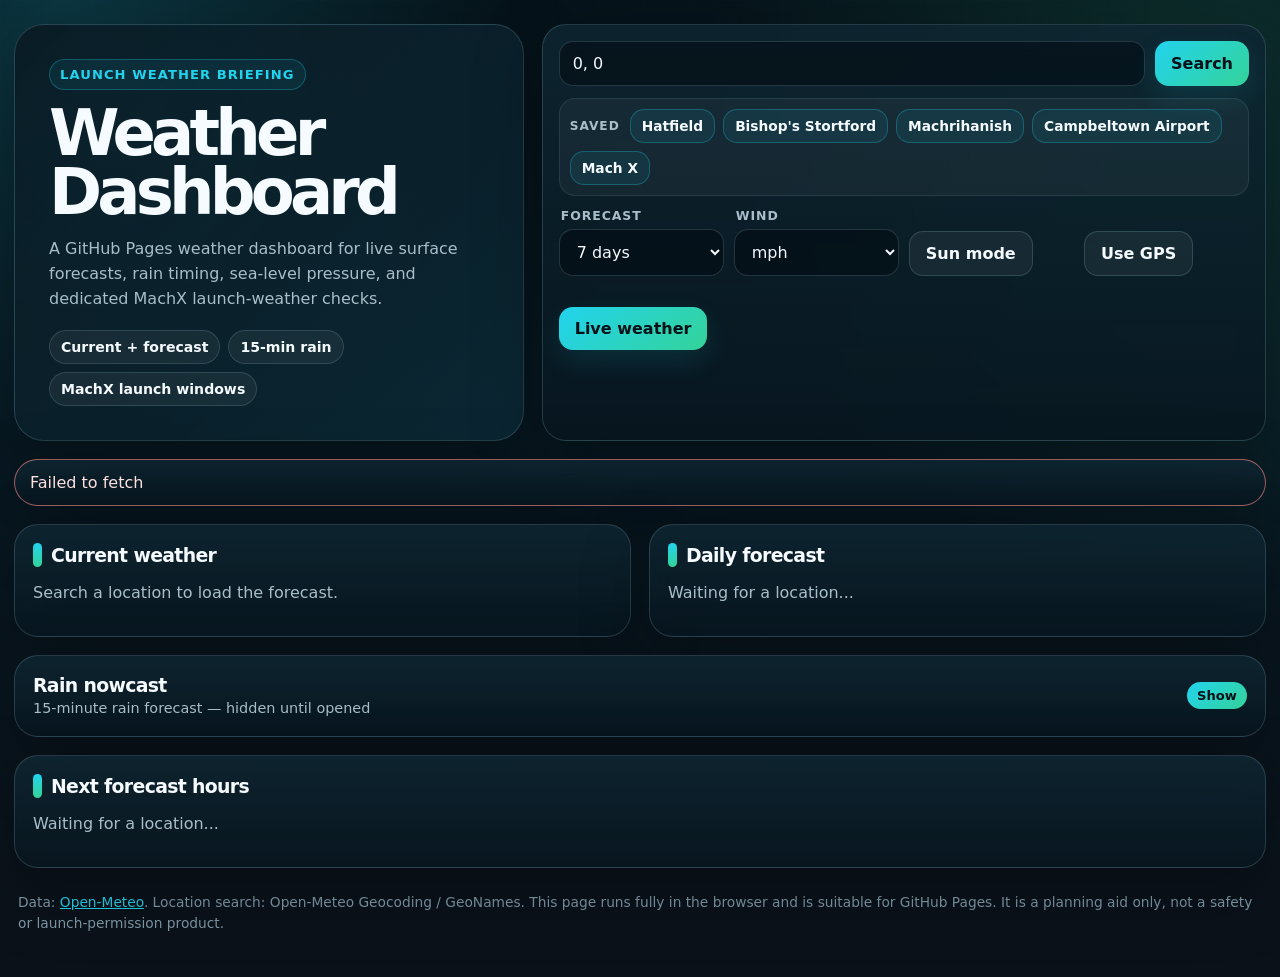
==== commit 34965233: "Make weather dashboard fully responsive" ====
--- a/index.html
+++ b/index.html
@@ -29,7 +29,12 @@
     }
 
     * { box-sizing: border-box; }
-    html { scroll-behavior: smooth; }
+    html { scroll-behavior: smooth; max-width: 100%; overflow-x: hidden; }
+    body { max-width: 100%; overflow-x: hidden; }
+    img, svg, canvas { max-width: 100%; }
+    .hero > *, .overviewGrid > *, .mainDataGrid > *, .controls > *, .toolbar > *, .launchBest > *, .launchMiniGrid > * { min-width: 0; }
+    .subtitle, .chip, .notice, .launchBestTime, .launchReasonTag, footer { overflow-wrap: anywhere; }
+
     body {
       margin: 0;
       min-height: 100vh;
@@ -213,7 +218,7 @@
       backdrop-filter: blur(16px);
     }
     .searchPanel { padding: 16px; display: grid; align-content: start; gap: 12px; }
-    .searchGrid { display: grid; grid-template-columns: 1fr auto; gap: 10px; }
+    .searchGrid { display: grid; grid-template-columns: minmax(0, 1fr) auto; gap: 10px; }
     input, select {
       width: 100%;
       min-height: 45px;
@@ -247,7 +252,7 @@
     }
     button.tiny { padding: 7px 10px; font-size: 0.88rem; }
 
-    .controls { display: grid; grid-template-columns: repeat(6, minmax(120px, 1fr)); gap: 10px; align-items: end; }
+    .controls { display: grid; grid-template-columns: repeat(auto-fit, minmax(145px, 1fr)); gap: 10px; align-items: end; }
     .field label {
       display: block;
       margin: 0 0 6px 2px;
@@ -259,7 +264,7 @@
     }
 
     .dashboardGrid { display: grid; gap: 18px; }
-    .overviewGrid { display: grid; grid-template-columns: minmax(310px, 0.86fr) minmax(500px, 1.4fr); gap: 18px; align-items: stretch; }
+    .overviewGrid { display: grid; grid-template-columns: repeat(auto-fit, minmax(min(340px, 100%), 1fr)); gap: 18px; align-items: stretch; }
     .mainDataGrid { display: grid; grid-template-columns: 1fr; gap: 18px; align-items: start; }
     .card { padding: 18px; min-width: 0; }
     .card h2, .card h3 { margin: 0 0 12px; letter-spacing: -0.035em; }
@@ -303,15 +308,17 @@
     .dayDate { color: var(--muted); font-size: 0.82rem; }
     .dayTemp { font-size: 1.35rem; font-weight: 880; margin: 8px 0 2px; }
 
-    .tableWrap { overflow: auto; border-radius: 16px; border: 1px solid rgba(173, 220, 230, 0.16); background: rgba(0, 0, 0, 0.18); }
+    .tableWrap { width: 100%; max-width: 100%; overflow: auto; overscroll-behavior-x: contain; -webkit-overflow-scrolling: touch; scrollbar-gutter: stable; border-radius: 16px; border: 1px solid rgba(173, 220, 230, 0.16); background: rgba(0, 0, 0, 0.18); }
     table { width: 100%; border-collapse: collapse; min-width: 760px; }
-    th, td { padding: 10px 11px; text-align: left; border-bottom: 1px solid rgba(255,255,255,0.08); white-space: nowrap; }
+    th, td { padding: 10px 11px; text-align: left; border-bottom: 1px solid rgba(255,255,255,0.08); white-space: nowrap; max-width: min(420px, 70vw); text-overflow: ellipsis; }
     th { position: sticky; top: 0; background: rgba(7, 20, 28, 0.97); color: var(--accent); z-index: 1; font-size: 0.8rem; letter-spacing: 0.055em; text-transform: uppercase; }
     tr:hover td { background: rgba(34, 211, 238, 0.035); }
 
     .windArrow { display: inline-grid; width: 26px; height: 26px; place-items: center; border: 1px solid var(--border); border-radius: 50%; margin-right: 8px; background: rgba(255, 255, 255, 0.055); transform-origin: center; }
     .bar { display: inline-block; height: 7px; min-width: 3px; border-radius: 999px; background: linear-gradient(90deg, var(--accent), var(--accent-2)); vertical-align: middle; margin-left: 8px; }
-    .hourlyTable { min-width: 1040px; }
+    .hourlyTable { min-width: 1000px; table-layout: auto; }
+    .hourlyCellValue { min-width: 0; max-width: 100%; }
+    .windCell { display: flex; align-items: center; gap: 5px; flex-wrap: wrap; }
     .hourlyTime { display: flex; align-items: center; gap: 8px; }
     .dayNightBadge { display: inline-grid; width: 28px; height: 28px; place-items: center; border-radius: 50%; border: 1px solid var(--border); background: rgba(255,255,255,0.055); color: var(--warn); font-size: 1rem; flex: 0 0 auto; }
     .dayNightBadge.night { color: #c4b5fd; background: rgba(139, 92, 246, 0.10); }
@@ -338,14 +345,15 @@
     body.sunMode .weatherIcon.weather-snow,
     body.sunMode .weatherIcon.weather-fog { color: #405b6c; }
     body.sunMode .dayNightBadge.night { color: #5b21b6; }
-    .toolbar { display: grid; grid-template-columns: minmax(260px, 2fr) minmax(180px, 1fr) auto auto; gap: 10px; align-items: end; margin-bottom: 12px; }
+    .toolbar { display: grid; grid-template-columns: repeat(auto-fit, minmax(min(210px, 100%), 1fr)); gap: 10px; align-items: end; margin-bottom: 12px; }
+    .toolbar button { width: 100%; }
     .toolbar .field { min-width: 0; }
 
     .aloftGraphPanel { margin: 14px 0; padding: 14px; border-radius: 18px; border: 1px solid rgba(173, 220, 230, 0.14); background: rgba(255,255,255,0.035); }
     .graphTop { display: flex; align-items: start; justify-content: space-between; gap: 12px; flex-wrap: wrap; margin-bottom: 10px; }
     .graphTop strong { display: block; font-size: 1rem; }
     .graphScroll { overflow: auto; border-radius: 16px; border: 1px solid rgba(173, 220, 230, 0.12); background: rgba(0,0,0,0.16); }
-    .aloftSvg { width: 100%; min-width: 720px; height: 390px; display: block; }
+    .aloftSvg { width: 100%; min-width: 0; height: auto; aspect-ratio: 820 / 390; display: block; }
     .graphAxis { stroke: var(--muted-2); stroke-width: 1.2; }
     .graphGrid { stroke: rgba(173, 220, 230, 0.14); stroke-width: 1; }
     .graphLine { fill: none; stroke: var(--accent-2); stroke-width: 3; stroke-linecap: round; stroke-linejoin: round; }
@@ -372,7 +380,7 @@
     #launchWindowCard { grid-column: 1 / -1; }
     .launchHeader { display: flex; align-items: end; justify-content: space-between; gap: 14px; flex-wrap: wrap; margin-bottom: 12px; }
     .launchHeader h2 { margin-bottom: 4px; }
-    .launchControls { display: flex; gap: 10px; flex-wrap: wrap; justify-content: flex-end; align-items: end; }
+    .launchControls { display: flex; width: 100%; min-width: 0; gap: 10px; flex-wrap: wrap; justify-content: flex-end; align-items: end; }
     .launchDurationControl { min-width: min(230px, 100%); }
     .launchDayControl { min-width: min(270px, 100%); }
     .launchMiniGrid { display: grid; grid-template-columns: repeat(4, minmax(140px, 1fr)); gap: 10px; margin: 12px 0; }
@@ -380,9 +388,9 @@
     .launchRunBox, .launchScoreExplanation { margin: 12px 0; }
     .launchMiniStat span { display: block; color: var(--muted); font-size: 0.78rem; font-weight: 760; text-transform: uppercase; letter-spacing: 0.08em; margin-bottom: 6px; }
     .launchMiniStat strong { display: block; color: var(--text); font-size: 1.15rem; line-height: 1.15; }
-    .launchBest { display: grid; grid-template-columns: minmax(240px, 1fr) minmax(190px, auto); gap: 12px; align-items: stretch; padding: 14px; border: 1px solid rgba(52, 211, 153, 0.30); border-radius: 18px; background: linear-gradient(135deg, rgba(52, 211, 153, 0.13), rgba(34, 211, 238, 0.08)), rgba(255,255,255,0.035); margin-bottom: 12px; }
+    .launchBest { display: grid; grid-template-columns: minmax(0, 1fr) minmax(150px, auto); gap: 12px; align-items: stretch; padding: 14px; border: 1px solid rgba(52, 211, 153, 0.30); border-radius: 18px; background: linear-gradient(135deg, rgba(52, 211, 153, 0.13), rgba(34, 211, 238, 0.08)), rgba(255,255,255,0.035); margin-bottom: 12px; }
     .launchBestTime { font-size: clamp(1.35rem, 3vw, 2.35rem); line-height: 1.02; letter-spacing: -0.055em; font-weight: 930; margin: 3px 0 8px; }
-    .launchScoreBox { display: grid; place-items: center; text-align: center; min-width: 156px; padding: 12px; border-radius: 16px; border: 1px solid rgba(173, 220, 230, 0.16); background: rgba(0, 0, 0, 0.16); }
+    .launchScoreBox { display: grid; place-items: center; text-align: center; min-width: 0; padding: 12px; border-radius: 16px; border: 1px solid rgba(173, 220, 230, 0.16); background: rgba(0, 0, 0, 0.16); }
     .launchScoreValue { font-size: 2.2rem; line-height: 1; font-weight: 920; letter-spacing: -0.06em; }
     .bestLaunchRow td { background: rgba(52, 211, 153, 0.10); color: var(--text); }
     .badLaunchRow td { background: rgba(248, 113, 113, 0.12); color: var(--text); border-top: 1px solid rgba(248, 113, 113, 0.28); }
@@ -393,7 +401,7 @@
     .launchReasonList { display: flex; flex-wrap: wrap; gap: 7px; }
     .launchReasonTag { display: inline-flex; align-items: center; gap: 5px; padding: 5px 8px; border: 1px solid rgba(251, 191, 36, 0.24); border-radius: 999px; background: rgba(251, 191, 36, 0.08); color: var(--text); font-size: 0.84rem; line-height: 1.25; }
     .launchReasonTag b { color: var(--warn); }
-    .scoreReasons { min-width: 230px; max-width: 330px; white-space: normal; line-height: 1.35; }
+    .scoreReasons { min-width: 0; width: min(330px, 70vw); max-width: 330px; white-space: normal; line-height: 1.35; overflow-wrap: anywhere; }
     .scoreReasonLine { display: block; margin: 2px 0; }
     .scoreReasonLine strong { color: var(--text); }
     .scoreReasonPenalty { color: var(--warn); font-weight: 850; white-space: nowrap; }
@@ -403,23 +411,69 @@
     footer { color: var(--muted-2); font-size: 0.86rem; margin-top: 24px; line-height: 1.55; padding: 0 4px; }
 
     @media (max-width: 1120px) {
-      .hero, .overviewGrid { grid-template-columns: 1fr; }
-      .controls { grid-template-columns: repeat(3, minmax(120px, 1fr)); }
+      .hero { grid-template-columns: 1fr; }
+      .heroCopy { min-height: auto; }
     }
     @media (max-width: 900px) {
-      .launchMiniGrid { grid-template-columns: repeat(2, minmax(140px, 1fr)); }
+      .launchMiniGrid { grid-template-columns: repeat(2, minmax(0, 1fr)); }
       .launchControls { justify-content: stretch; }
-      .launchControls .field { flex: 1 1 220px; }
+      .launchControls .field { flex: 1 1 min(220px, 100%); min-width: 0; }
+      .launchBest { grid-template-columns: minmax(0, 1fr); }
+      .launchScoreBox { place-items: start; text-align: left; }
     }
     @media (max-width: 760px) {
       .wrap { width: min(100% - 18px, 1420px); padding-top: 12px; }
-      .searchGrid, .controls, .toolbar { grid-template-columns: 1fr; }
+      .searchGrid, .toolbar { grid-template-columns: minmax(0, 1fr); }
+      .controls { grid-template-columns: repeat(2, minmax(0, 1fr)); }
       .heroCopy, .searchPanel, .card { border-radius: 19px; }
-      h1 { max-width: 100%; }
-      .launchBest { grid-template-columns: 1fr; }
-      .launchScoreBox { place-items: start; text-align: left; }
-      .launchMiniGrid { grid-template-columns: 1fr; }
-      table { min-width: 720px; }
+      h1 { max-width: 100%; font-size: clamp(2rem, 12vw, 3.8rem); }
+      .launchMiniGrid { grid-template-columns: minmax(0, 1fr); }
+      .launchDurationControl, .launchDayControl { min-width: 0; width: 100%; }
+      .launchControls .field { flex-basis: 100%; }
+      .graphScroll { overflow: hidden; }
+      .aloftGraphPanel { padding: 10px; }
+      .aloftSvg { min-height: 230px; }
+      table:not(.hourlyTable) { min-width: 680px; }
+
+      #hourlyCard { padding: 14px; }
+      #hourlyCard .tableWrap { overflow: visible; border: 0; background: transparent; scrollbar-gutter: auto; }
+      .hourlyTable, .hourlyTable tbody { display: block; width: 100%; min-width: 0; }
+      .hourlyTable thead { display: none; }
+      .hourlyTable tbody { display: grid; gap: 10px; }
+      .hourlyTable tr { display: grid; grid-template-columns: repeat(2, minmax(0, 1fr)); overflow: hidden; border: 1px solid var(--border); border-radius: 16px; background: rgba(255,255,255,0.035); }
+      .hourlyTable td { display: block; min-width: 0; max-width: none; padding: 10px; white-space: normal; overflow-wrap: anywhere; text-overflow: clip; }
+      .hourlyTable td::before { content: attr(data-label); display: block; margin-bottom: 6px; color: var(--muted); font-size: 0.72rem; font-weight: 850; letter-spacing: 0.07em; text-transform: uppercase; }
+      .hourlyTable td:nth-last-child(-n+2) { border-bottom: 0; }
+      .hourlyWeather { min-width: 0; align-items: flex-start; }
+      .metricVisual { min-width: 0; }
+      .windCell .bar { max-width: 100%; }
+      .visibilityQuality { margin: 4px 0 0; }
+    }
+    @media (max-width: 520px) {
+      .wrap { width: calc(100% - 12px); padding-bottom: 24px; }
+      .hero { gap: 10px; margin-bottom: 10px; }
+      .heroCopy, .searchPanel, .card { padding: 14px; border-radius: 16px; }
+      .searchPanel { gap: 10px; }
+      .controls { grid-template-columns: minmax(0, 1fr); }
+      .searchGrid button, .controls button, .toolbar button, .launchControls button { width: 100%; white-space: normal; }
+      .savedLocations { display: grid; grid-template-columns: repeat(2, minmax(0, 1fr)); }
+      .savedLabel { grid-column: 1 / -1; }
+      .savedLocationBtn { width: 100%; min-width: 0; white-space: normal; }
+      .heroStats { display: grid; grid-template-columns: minmax(0, 1fr); }
+      .heroStat { text-align: center; }
+      .chips { align-items: stretch; }
+      .chip { max-width: 100%; white-space: normal; }
+      .rainDropdown > summary { align-items: flex-start; flex-wrap: wrap; padding: 14px; }
+      .rainDropdown > summary::after { margin-left: auto; }
+      .rainDropdownBody { padding: 0 12px 12px; }
+      .hourlyTable tr { grid-template-columns: minmax(0, 1fr); }
+      .hourlyTable td { border-bottom: 1px solid rgba(255,255,255,0.08); }
+      .hourlyTable td:last-child { border-bottom: 0; }
+      .weatherIcon { width: 42px; height: 42px; }
+      .weatherIcon svg { width: 34px; height: 34px; }
+      .launchHeader { align-items: stretch; }
+      .launchScoreValue { font-size: 1.9rem; }
+      footer { padding: 0; }
     }
   </style>
 </head>
@@ -1262,7 +1316,7 @@
       const rainAmount = Number(h.precipitation?.[i] || 0);
       const cloudCover = Math.max(0, Math.min(100, Number(h.cloud_cover?.[i] || 0)));
       const visibilityKm = h.visibility?.[i] != null ? Number(h.visibility[i]) / 1000 : null;
-      return `<tr><td><div class="hourlyTime"><span class="dayNightBadge ${isDay ? "day" : "night"}" title="${isDay ? "Daytime" : "Night-time"}" aria-label="${isDay ? "Daytime" : "Night-time"}">${isDay ? "☀" : "☾"}</span><strong>${formatLocal(time)}</strong></div></td><td><strong>${round(h.temperature_2m?.[i])}°C</strong><div class="muted small">Feels ${round(h.apparent_temperature?.[i])}°C</div></td><td><div class="hourlyWeather">${weatherIconSvg(code, isDay)}<div class="weatherLabel"><strong>${escapeHtml(weatherText(code))}</strong><span>${isDay ? "Daytime" : "Night-time"}</span></div></div></td><td><div class="metricVisual"><div class="metricVisualTop"><strong>${round(rainProbability)}%</strong><span class="muted small">${round(rainAmount, 1)} mm</span></div><span class="miniMeter rainMeter" style="--meter:${rainProbability}%" aria-label="${round(rainProbability)} percent chance of rain"><span></span></span></div></td><td><span class="windArrow" style="transform: rotate(${Number(h.wind_direction_10m?.[i] || 0)}deg)">↓</span>${wind.value} ${wind.unit} ${dirText(h.wind_direction_10m?.[i])}<span class="bar" style="width:${barWidth}px"></span></td><td>${gust.value} ${gust.unit}</td><td><div class="metricVisual"><div class="metricVisualTop"><strong>${round(cloudCover)}%</strong></div><span class="miniMeter cloudMeter" style="--meter:${cloudCover}%" aria-label="${round(cloudCover)} percent cloud cover"><span></span></span></div></td><td>${finite(visibilityKm) ? `${round(visibilityKm, 1)} km<span class="visibilityQuality">${visibilityQuality(visibilityKm)}</span>` : "—"}</td></tr>`;
+      return `<tr><td data-label="Time"><div class="hourlyCellValue hourlyTime"><span class="dayNightBadge ${isDay ? "day" : "night"}" title="${isDay ? "Daytime" : "Night-time"}" aria-label="${isDay ? "Daytime" : "Night-time"}">${isDay ? "☀" : "☾"}</span><strong>${formatLocal(time)}</strong></div></td><td data-label="Temperature"><div class="hourlyCellValue"><strong>${round(h.temperature_2m?.[i])}°C</strong><div class="muted small">Feels ${round(h.apparent_temperature?.[i])}°C</div></div></td><td data-label="Weather"><div class="hourlyCellValue hourlyWeather">${weatherIconSvg(code, isDay)}<div class="weatherLabel"><strong>${escapeHtml(weatherText(code))}</strong><span>${isDay ? "Daytime" : "Night-time"}</span></div></div></td><td data-label="Rain"><div class="hourlyCellValue metricVisual"><div class="metricVisualTop"><strong>${round(rainProbability)}%</strong><span class="muted small">${round(rainAmount, 1)} mm</span></div><span class="miniMeter rainMeter" style="--meter:${rainProbability}%" aria-label="${round(rainProbability)} percent chance of rain"><span></span></span></div></td><td data-label="10 m wind"><div class="hourlyCellValue windCell"><span class="windArrow" style="transform: rotate(${Number(h.wind_direction_10m?.[i] || 0)}deg)">↓</span><span>${wind.value} ${wind.unit} ${dirText(h.wind_direction_10m?.[i])}</span><span class="bar" style="width:${barWidth}px"></span></div></td><td data-label="Gust"><div class="hourlyCellValue">${gust.value} ${gust.unit}</div></td><td data-label="Cloud"><div class="hourlyCellValue metricVisual"><div class="metricVisualTop"><strong>${round(cloudCover)}%</strong></div><span class="miniMeter cloudMeter" style="--meter:${cloudCover}%" aria-label="${round(cloudCover)} percent cloud cover"><span></span></span></div></td><td data-label="Visibility"><div class="hourlyCellValue">${finite(visibilityKm) ? `${round(visibilityKm, 1)} km<span class="visibilityQuality">${visibilityQuality(visibilityKm)}</span>` : "—"}</div></td></tr>`;
     }).join("");
     el.hourlyCard.innerHTML = `<h2>Next forecast hours</h2><p class="muted small" style="margin:-5px 0 12px">Weather icons, daylight, rain chance, cloud cover, wind direction and visibility for the next 36 forecast hours.</p><div class="tableWrap"><table class="hourlyTable"><thead><tr><th>Time</th><th>Temperature</th><th>Weather</th><th>Rain</th><th>10 m wind</th><th>Gust</th><th>Cloud</th><th>Visibility</th></tr></thead><tbody>${rows}</tbody></table></div>`;
   }
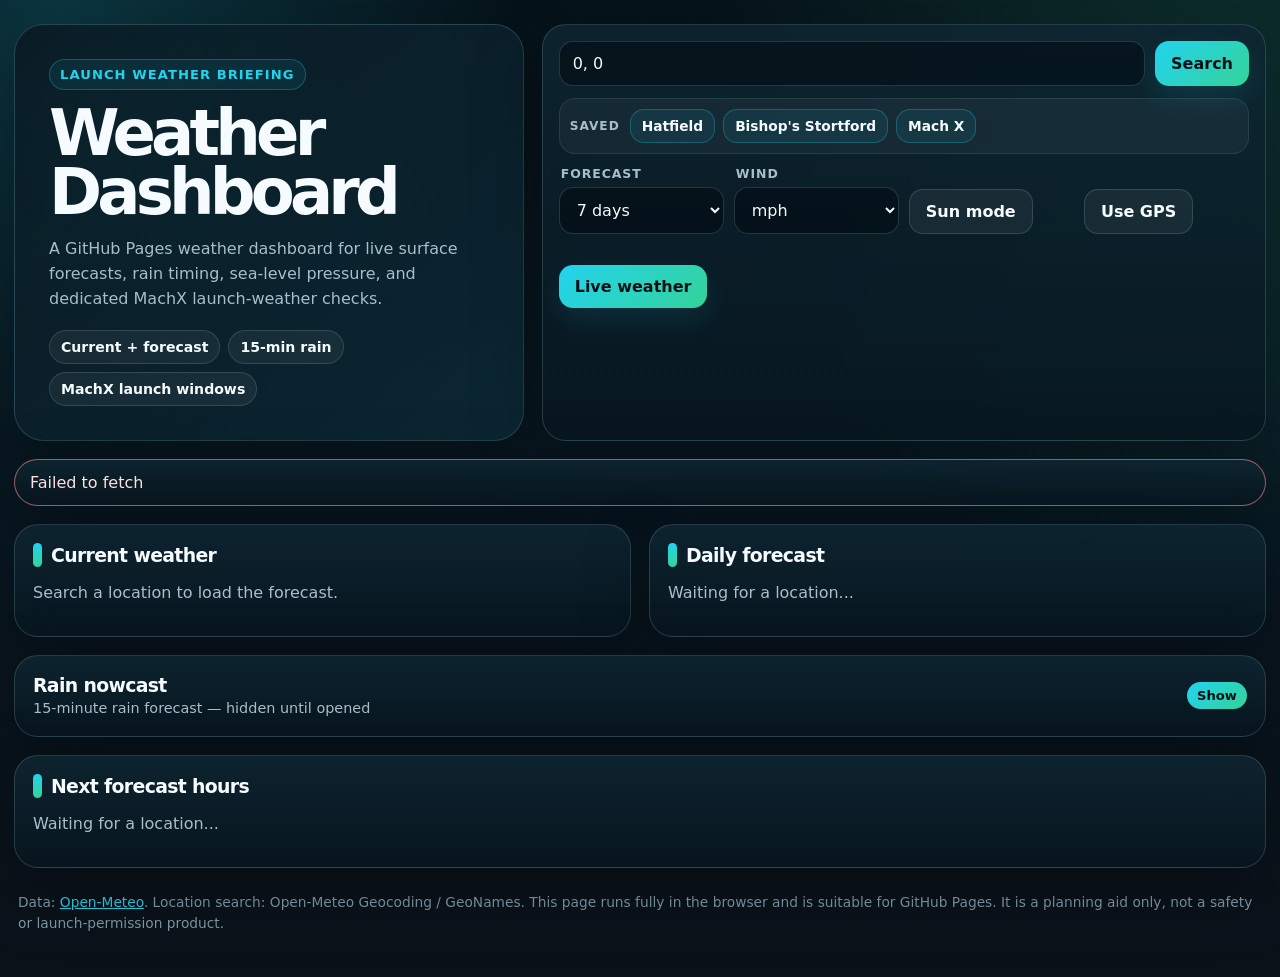
==== commit f4b28a72: "Remove extra saved locations" ====
--- a/index.html
+++ b/index.html
@@ -148,7 +148,7 @@
     button, input, select { font: inherit; }
 
     .wrap {
-      width: min(1420px, calc(100% - 28px));
+      width: min(1800px, calc(100% - 28px));
       margin: 0 auto;
       padding: 24px 0 42px;
       position: relative;
@@ -410,6 +410,43 @@
 
     footer { color: var(--muted-2); font-size: 0.86rem; margin-top: 24px; line-height: 1.55; padding: 0 4px; }
 
+    @media (min-width: 1600px) {
+      .wrap { width: min(2400px, calc(100% - clamp(48px, 4vw, 96px))); }
+      .hero { grid-template-columns: minmax(430px, .78fr) minmax(820px, 1.62fr); gap: clamp(20px, 1.35vw, 32px); margin-bottom: clamp(20px, 1.35vw, 32px); }
+      .heroCopy { padding: clamp(30px, 2.4vw, 48px); }
+      h1 { font-size: clamp(4.6rem, 4.3vw, 6.8rem); max-width: 11ch; }
+      .subtitle { font-size: 1.08rem; max-width: 78ch; }
+      .searchPanel { padding: clamp(18px, 1.35vw, 28px); gap: 15px; }
+      .controls { grid-template-columns: repeat(6, minmax(150px, 1fr)); }
+      .dashboardGrid, .mainDataGrid { gap: clamp(20px, 1.35vw, 32px); }
+      .overviewGrid { grid-template-columns: minmax(420px, .72fr) minmax(900px, 1.8fr); gap: clamp(20px, 1.35vw, 32px); }
+      .card { padding: clamp(20px, 1.35vw, 30px); }
+      .dailyGrid { grid-template-columns: repeat(auto-fit, minmax(175px, 1fr)); gap: 14px; }
+      .dayCard { min-height: 142px; padding: 15px; }
+      .hourlyTable { min-width: 100%; }
+      .hourlyWeather { min-width: 220px; }
+      .metricVisual { min-width: 130px; }
+      .aloftSvg { min-height: 430px; }
+      .launchMiniGrid { grid-template-columns: repeat(auto-fit, minmax(180px, 1fr)); gap: 14px; }
+      .launchBest { grid-template-columns: minmax(0, 1fr) minmax(190px, 240px); }
+    }
+    @media (min-width: 2400px) {
+      .wrap { width: min(3200px, calc(100% - 120px)); }
+      .hero { grid-template-columns: minmax(520px, .7fr) minmax(1100px, 1.9fr); gap: 36px; margin-bottom: 36px; }
+      .heroCopy { padding: 52px; }
+      h1 { font-size: clamp(6rem, 3.8vw, 8rem); }
+      .subtitle { font-size: 1.16rem; }
+      .searchPanel, .card { padding: 32px; }
+      .controls { grid-template-columns: repeat(6, minmax(185px, 1fr)); gap: 14px; }
+      .dashboardGrid, .mainDataGrid { gap: 36px; }
+      .overviewGrid { grid-template-columns: minmax(520px, .65fr) minmax(1300px, 1.95fr); gap: 36px; }
+      .dailyGrid { grid-template-columns: repeat(auto-fit, minmax(195px, 1fr)); gap: 16px; }
+      .tableWrap table { min-width: 100%; }
+      .aloftSvg { min-height: 520px; }
+      .launchMiniGrid { grid-template-columns: repeat(auto-fit, minmax(220px, 1fr)); }
+      .launchBest { grid-template-columns: minmax(0, 1fr) 260px; }
+    }
+
     @media (max-width: 1120px) {
       .hero { grid-template-columns: 1fr; }
       .heroCopy { min-height: auto; }
@@ -422,7 +459,7 @@
       .launchScoreBox { place-items: start; text-align: left; }
     }
     @media (max-width: 760px) {
-      .wrap { width: min(100% - 18px, 1420px); padding-top: 12px; }
+      .wrap { width: calc(100% - 18px); padding-top: 12px; }
       .searchGrid, .toolbar { grid-template-columns: minmax(0, 1fr); }
       .controls { grid-template-columns: repeat(2, minmax(0, 1fr)); }
       .heroCopy, .searchPanel, .card { border-radius: 19px; }
@@ -501,8 +538,6 @@
           <span class="savedLabel">Saved</span>
           <button class="savedLocationBtn" data-saved-name="Hatfield" data-saved-admin2="Hertfordshire" data-saved-admin1="England" data-saved-country="United Kingdom" data-saved-lat="51.7634" data-saved-lon="-0.2242" type="button">Hatfield</button>
           <button class="savedLocationBtn" data-saved-name="Bishop's Stortford" data-saved-admin2="Hertfordshire" data-saved-admin1="England" data-saved-country="United Kingdom" data-saved-lat="51.8719" data-saved-lon="0.1587" type="button">Bishop's Stortford</button>
-          <button class="savedLocationBtn" data-saved-name="Machrihanish" data-saved-admin2="Argyll and Bute" data-saved-admin1="Scotland" data-saved-country="United Kingdom" data-saved-lat="55.4234" data-saved-lon="-5.7357" type="button">Machrihanish</button>
-          <button class="savedLocationBtn" data-saved-name="Campbeltown Airport" data-saved-admin2="Argyll and Bute" data-saved-admin1="Scotland" data-saved-country="United Kingdom" data-saved-lat="55.4372" data-saved-lon="-5.6864" type="button">Campbeltown Airport</button>
           <button class="savedLocationBtn" data-saved-name="Mach X" data-saved-admin2="Campbeltown Airport" data-saved-admin1="Scotland" data-saved-country="United Kingdom" data-saved-lat="55.4372" data-saved-lon="-5.6864" data-launch-site="machx" type="button">Mach X</button>
         </div>
 
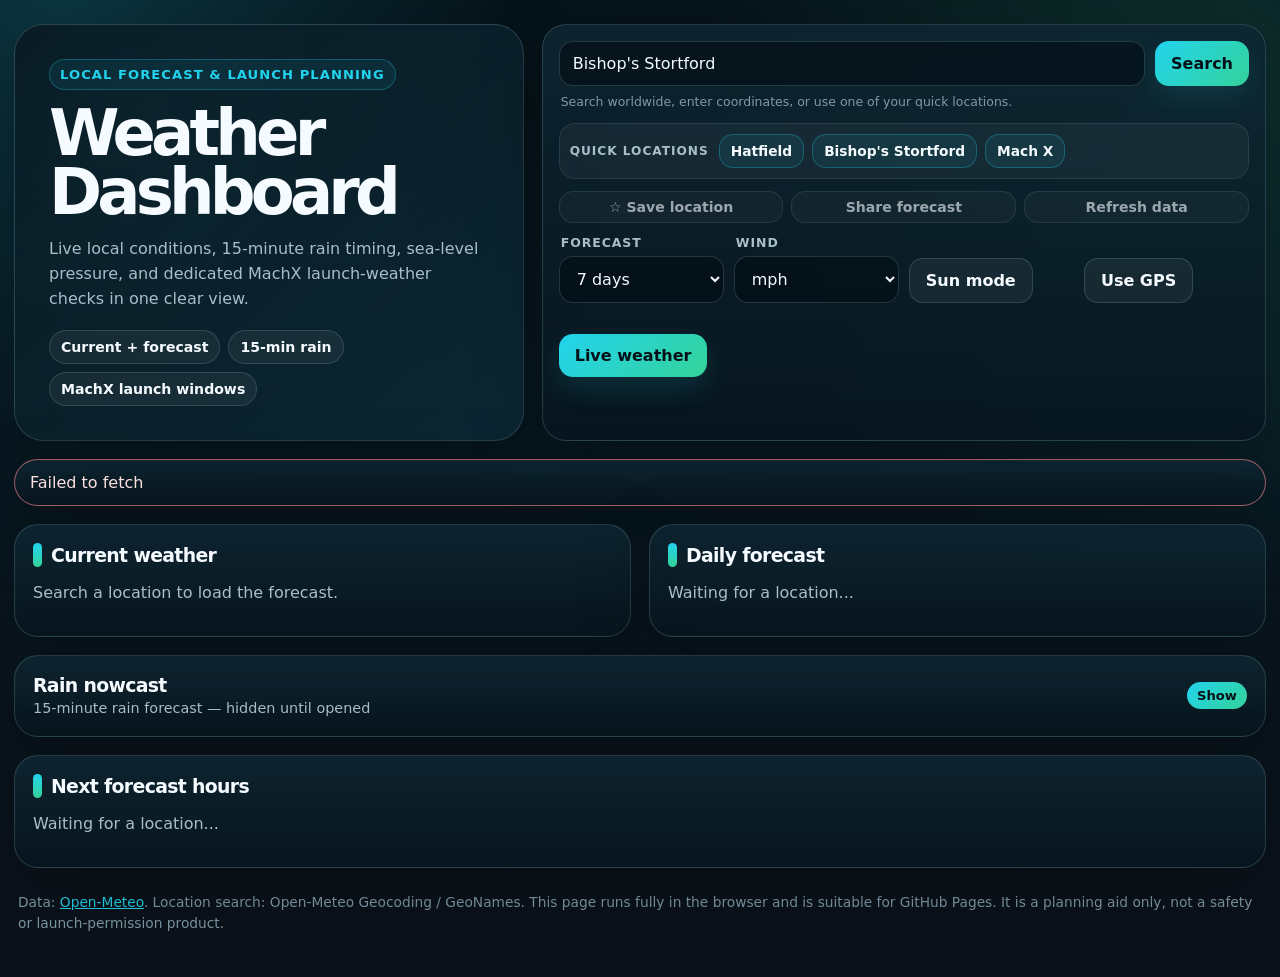
==== commit 6961cb8f: "Improve weather dashboard experience" ====
--- a/index.html
+++ b/index.html
@@ -1,9 +1,19 @@
-<!doctype html>
+<!DOCTYPE html>
 <html lang="en-GB">
 <head>
-  <meta charset="utf-8" />
-  <meta name="viewport" content="width=device-width, initial-scale=1" />
-  <meta name="description" content="Static GitHub Pages weather dashboard with rain nowcast and a dedicated MachX launch-weather view." />
+  <meta charset="utf-8">
+  <meta name="viewport" content="width=device-width, initial-scale=1">
+  <meta name="description" content="A fast, privacy-friendly weather dashboard with local forecasts, rain timing, winds aloft, and dedicated MachX launch-weather planning.">
+  <meta name="theme-color" id="themeColor" content="#06131a">
+  <meta name="color-scheme" content="dark light">
+  <meta name="application-name" content="Weather Dashboard">
+  <meta name="apple-mobile-web-app-capable" content="yes">
+  <meta name="apple-mobile-web-app-status-bar-style" content="black-translucent">
+  <meta property="og:title" content="Weather Dashboard">
+  <meta property="og:description" content="Local forecasts, rain timing, winds aloft, and MachX launch-weather planning in one responsive dashboard.">
+  <meta property="og:type" content="website">
+  <link rel="manifest" href="manifest.webmanifest">
+  <link rel="icon" href="icon.svg" type="image/svg+xml">
   <title>Weather Dashboard</title>
   <style>
     :root {
@@ -34,6 +44,31 @@
     img, svg, canvas { max-width: 100%; }
     .hero > *, .overviewGrid > *, .mainDataGrid > *, .controls > *, .toolbar > *, .launchBest > *, .launchMiniGrid > * { min-width: 0; }
     .subtitle, .chip, .notice, .launchBestTime, .launchReasonTag, footer { overflow-wrap: anywhere; }
+    .srOnly {
+      position: absolute;
+      width: 1px;
+      height: 1px;
+      padding: 0;
+      margin: -1px;
+      overflow: hidden;
+      clip: rect(0, 0, 0, 0);
+      white-space: nowrap;
+      border: 0;
+    }
+    .skipLink {
+      position: fixed;
+      top: 10px;
+      left: 10px;
+      z-index: 100;
+      padding: 10px 14px;
+      border-radius: 12px;
+      color: #041017;
+      background: var(--accent);
+      font-weight: 850;
+      transform: translateY(-160%);
+      transition: transform 140ms ease;
+    }
+    .skipLink:focus { transform: translateY(0); }
 
     body {
       margin: 0;
@@ -94,6 +129,7 @@
     body.sunMode .heroStat,
     body.sunMode .savedLocations,
     body.sunMode .dayCard,
+    body.sunMode .currentMetric,
     body.sunMode .launchRunBox,
     body.sunMode .launchScoreExplanation,
     body.sunMode .launchMiniStat,
@@ -101,6 +137,10 @@
       background: rgba(9, 56, 90, 0.055);
       border-color: rgba(20, 72, 105, 0.16);
       color: var(--text);
+    }
+    body.sunMode .currentHero {
+      background: linear-gradient(135deg, rgba(0, 107, 182, 0.08), rgba(0, 138, 122, 0.05));
+      border-color: rgba(0, 107, 182, 0.22);
     }
     body.sunMode input,
     body.sunMode select {
@@ -146,6 +186,8 @@
 
     a { color: var(--accent); }
     button, input, select { font: inherit; }
+    :focus-visible { outline: 3px solid var(--accent); outline-offset: 3px; }
+    input:focus-visible, select:focus-visible { outline: 0; }
 
     .wrap {
       width: min(1800px, calc(100% - 28px));
@@ -199,7 +241,7 @@
       font-size: 1rem;
       line-height: 1.58;
     }
-    .heroStats { display: flex; flex-wrap: wrap; gap: 8px; margin-top: 18px; }
+    .heroStats { display: flex; flex-wrap: wrap; gap: 8px; margin: 18px 0 0; padding: 0; list-style: none; }
     .heroStat {
       padding: 8px 11px;
       border: 1px solid rgba(173, 220, 230, 0.16);
@@ -219,6 +261,7 @@
     }
     .searchPanel { padding: 16px; display: grid; align-content: start; gap: 12px; }
     .searchGrid { display: grid; grid-template-columns: minmax(0, 1fr) auto; gap: 10px; }
+    .searchHint { margin: -4px 2px 0; color: var(--muted-2); font-size: 0.78rem; line-height: 1.35; }
     input, select {
       width: 100%;
       min-height: 45px;
@@ -238,12 +281,14 @@
       color: #041017;
       cursor: pointer;
       font-weight: 850;
-      transition: transform 120ms ease, opacity 120ms ease, border-color 120ms ease;
+      transition: transform 120ms ease, opacity 120ms ease, border-color 120ms ease, background 120ms ease;
       white-space: nowrap;
       box-shadow: 0 11px 28px rgba(34, 211, 238, 0.12);
     }
     button:hover { transform: translateY(-1px); }
-    button:disabled { cursor: wait; opacity: 0.62; transform: none; }
+    button:active { transform: translateY(0); }
+    button:disabled { cursor: not-allowed; opacity: 0.62; transform: none; }
+    [aria-busy="true"] button:disabled { cursor: wait; }
     button.secondary {
       background: rgba(255,255,255,0.055);
       color: var(--text);
@@ -293,6 +338,9 @@
     .savedLocations { display: flex; flex-wrap: wrap; gap: 8px; align-items: center; padding: 10px; border-radius: 16px; background: rgba(255,255,255,0.045); border: 1px solid rgba(173, 220, 230, 0.11); }
     .savedLabel { color: var(--muted); font-size: 0.76rem; font-weight: 850; text-transform: uppercase; letter-spacing: 0.08em; margin-right: 2px; }
     .savedLocationBtn, .resultBtn { padding: 8px 11px; font-size: 0.86rem; color: var(--text); background: rgba(34, 211, 238, 0.08); border: 1px solid rgba(34, 211, 238, 0.28); box-shadow: none; }
+    .savedLocationBtn.userSaved::before { content: "★"; margin-right: 5px; color: var(--warn); }
+    .locationActions { display: flex; flex-wrap: wrap; gap: 8px; }
+    .locationActions button { flex: 1 1 130px; }
     .resultBtn { display: block; width: 100%; text-align: left; }
     .results { display: grid; gap: 8px; }
     .notice { padding: 13px 15px; color: var(--text); margin: 0 0 18px; display: none; }
@@ -303,10 +351,37 @@
     body.sunMode .notice.warn { color: #6c4300; background: #fff8e6; }
 
     .dailyGrid { display: grid; grid-template-columns: repeat(auto-fit, minmax(150px, 1fr)); gap: 10px; }
-    .dayCard { background: rgba(255, 255, 255, 0.052); border: 1px solid rgba(173, 220, 230, 0.13); border-radius: 16px; padding: 12px; min-height: 126px; }
+    .dayCard { background: rgba(255, 255, 255, 0.052); border: 1px solid rgba(173, 220, 230, 0.13); border-radius: 16px; padding: 12px; min-height: 126px; scroll-snap-align: start; }
     .dayTop { display:flex; justify-content: space-between; gap: 8px; align-items: center; }
     .dayDate { color: var(--muted); font-size: 0.82rem; }
     .dayTemp { font-size: 1.35rem; font-weight: 880; margin: 8px 0 2px; }
+    .dayWeather { display: flex; gap: 9px; align-items: center; margin: 10px 0 7px; }
+    .dayWeather .weatherIcon { width: 38px; height: 38px; border-radius: 12px; }
+    .dayWeather .weatherIcon svg { width: 31px; height: 31px; }
+    .dayWeatherText { min-width: 0; color: var(--muted); font-size: 0.82rem; line-height: 1.25; }
+    .dayRain { margin: 9px 0 8px; }
+
+    .currentHero {
+      display: grid;
+      grid-template-columns: minmax(0, 1fr) auto;
+      gap: 14px;
+      align-items: center;
+      padding: 15px;
+      border: 1px solid rgba(34, 211, 238, 0.20);
+      border-radius: 19px;
+      background: linear-gradient(135deg, rgba(34, 211, 238, 0.10), rgba(52, 211, 153, 0.055));
+    }
+    .currentCondition { display: flex; align-items: center; gap: 13px; min-width: 0; }
+    .currentCondition .weatherIcon { width: 76px; height: 76px; border-radius: 22px; }
+    .currentCondition .weatherIcon svg { width: 62px; height: 62px; }
+    .currentTemp { margin: 0; font-size: clamp(2.7rem, 7vw, 4.8rem); line-height: 0.9; font-weight: 920; letter-spacing: -0.075em; }
+    .currentSummary { margin: 7px 0 0; color: var(--muted); line-height: 1.4; }
+    .currentTime { text-align: right; color: var(--muted); font-size: 0.84rem; line-height: 1.45; }
+    .currentMetrics { display: grid; grid-template-columns: repeat(3, minmax(0, 1fr)); gap: 9px; margin-top: 11px; }
+    .currentMetric { min-width: 0; padding: 11px; border: 1px solid rgba(173, 220, 230, 0.13); border-radius: 15px; background: rgba(255,255,255,0.04); }
+    .currentMetric span { display: block; margin-bottom: 4px; color: var(--muted); font-size: 0.72rem; font-weight: 800; letter-spacing: 0.06em; text-transform: uppercase; }
+    .currentMetric strong { display: block; overflow-wrap: anywhere; font-size: 0.95rem; line-height: 1.3; }
+    .currentFooter { margin: 10px 2px 0; color: var(--muted); font-size: 0.82rem; line-height: 1.4; }
 
     .tableWrap { width: 100%; max-width: 100%; overflow: auto; overscroll-behavior-x: contain; -webkit-overflow-scrolling: touch; scrollbar-gutter: stable; border-radius: 16px; border: 1px solid rgba(173, 220, 230, 0.16); background: rgba(0, 0, 0, 0.18); }
     table { width: 100%; border-collapse: collapse; min-width: 760px; }
@@ -471,6 +546,7 @@
       .aloftGraphPanel { padding: 10px; }
       .aloftSvg { min-height: 230px; }
       table:not(.hourlyTable) { min-width: 680px; }
+      .currentMetrics { grid-template-columns: repeat(2, minmax(0, 1fr)); }
 
       #hourlyCard { padding: 14px; }
       #hourlyCard .tableWrap { overflow: visible; border: 0; background: transparent; scrollbar-gutter: auto; }
@@ -496,6 +572,8 @@
       .savedLocations { display: grid; grid-template-columns: repeat(2, minmax(0, 1fr)); }
       .savedLabel { grid-column: 1 / -1; }
       .savedLocationBtn { width: 100%; min-width: 0; white-space: normal; }
+      .locationActions { display: grid; grid-template-columns: repeat(2, minmax(0, 1fr)); }
+      .locationActions button { width: 100%; min-width: 0; white-space: normal; }
       .heroStats { display: grid; grid-template-columns: minmax(0, 1fr); }
       .heroStat { text-align: center; }
       .chips { align-items: stretch; }
@@ -508,37 +586,57 @@
       .hourlyTable td:last-child { border-bottom: 0; }
       .weatherIcon { width: 42px; height: 42px; }
       .weatherIcon svg { width: 34px; height: 34px; }
+      .currentHero { grid-template-columns: minmax(0, 1fr); padding: 12px; }
+      .currentTime { text-align: left; }
+      .currentCondition .weatherIcon { width: 62px; height: 62px; border-radius: 18px; }
+      .currentCondition .weatherIcon svg { width: 50px; height: 50px; }
+      .currentMetrics { grid-template-columns: repeat(2, minmax(0, 1fr)); }
+      .dailyGrid { display: grid; grid-auto-flow: column; grid-auto-columns: minmax(168px, 78vw); grid-template-columns: none; overflow-x: auto; overscroll-behavior-x: contain; scroll-snap-type: x proximity; padding-bottom: 7px; }
       .launchHeader { align-items: stretch; }
       .launchScoreValue { font-size: 1.9rem; }
       footer { padding: 0; }
     }
+
+    @media (prefers-reduced-motion: reduce) {
+      html { scroll-behavior: auto; }
+      *, *::before, *::after { animation-duration: 0.01ms !important; animation-iteration-count: 1 !important; transition-duration: 0.01ms !important; }
+    }
   </style>
 </head>
 <body>
+  <a class="skipLink" href="#mainContent">Skip to forecast</a>
   <div class="wrap">
     <header class="hero">
       <section class="heroCopy" aria-label="Dashboard introduction">
-        <span class="kicker">Launch weather briefing</span>
+        <span class="kicker">Local forecast &amp; launch planning</span>
         <h1>Weather Dashboard</h1>
-        <p class="subtitle">A GitHub Pages weather dashboard for live surface forecasts, rain timing, sea-level pressure, and dedicated MachX launch-weather checks.</p>
-        <div class="heroStats" aria-label="Dashboard features">
-          <span class="heroStat">Current + forecast</span>
-          <span class="heroStat">15-min rain</span>
-          <span class="heroStat">MachX launch windows</span>
-        </div>
+        <p class="subtitle">Live local conditions, 15-minute rain timing, sea-level pressure, and dedicated MachX launch-weather checks in one clear view.</p>
+        <ul class="heroStats">
+          <li class="heroStat">Current + forecast</li>
+          <li class="heroStat">15-min rain</li>
+          <li class="heroStat">MachX launch windows</li>
+        </ul>
       </section>
 
-      <section class="searchPanel" aria-label="Location search">
-        <div class="searchGrid">
-          <input id="locationInput" autocomplete="off" placeholder="Bishop's Stortford, Stansted, Snowdon, 51.87,0.16..." />
-          <button id="searchBtn" type="button">Search</button>
-        </div>
-
-        <div class="savedLocations" aria-label="Saved locations">
-          <span class="savedLabel">Saved</span>
+      <section class="searchPanel" id="searchPanel" aria-label="Location search">
+        <form class="searchGrid" id="searchForm" role="search">
+          <label class="srOnly" for="locationInput">Town, postcode, or coordinates</label>
+          <input id="locationInput" type="search" enterkeyhint="search" autocomplete="off" spellcheck="false" placeholder="Town, postcode, or 51.87, 0.16" aria-describedby="searchHint">
+          <button id="searchBtn" type="submit">Search</button>
+        </form>
+        <p class="searchHint" id="searchHint">Search worldwide, enter coordinates, or use one of your quick locations.</p>
+
+        <div class="savedLocations" id="savedLocations" role="group" aria-label="Quick locations">
+          <span class="savedLabel">Quick locations</span>
           <button class="savedLocationBtn" data-saved-name="Hatfield" data-saved-admin2="Hertfordshire" data-saved-admin1="England" data-saved-country="United Kingdom" data-saved-lat="51.7634" data-saved-lon="-0.2242" type="button">Hatfield</button>
           <button class="savedLocationBtn" data-saved-name="Bishop's Stortford" data-saved-admin2="Hertfordshire" data-saved-admin1="England" data-saved-country="United Kingdom" data-saved-lat="51.8719" data-saved-lon="0.1587" type="button">Bishop's Stortford</button>
           <button class="savedLocationBtn" data-saved-name="Mach X" data-saved-admin2="Campbeltown Airport" data-saved-admin1="Scotland" data-saved-country="United Kingdom" data-saved-lat="55.4372" data-saved-lon="-5.6864" data-launch-site="machx" type="button">Mach X</button>
+        </div>
+
+        <div class="locationActions" role="group" aria-label="Location actions">
+          <button class="secondary tiny" id="favoriteBtn" type="button" disabled>☆ Save location</button>
+          <button class="secondary tiny" id="shareBtn" type="button" disabled>Share forecast</button>
+          <button class="secondary tiny" id="refreshBtn" type="button" disabled>Refresh data</button>
         </div>
 
         <div class="controls">
@@ -547,15 +645,15 @@
           <div class="field" id="aloftStepField" hidden><label for="aloftStepSelect">Aloft step</label><select id="aloftStepSelect"><option value="100">100 m interpolated</option><option value="250">250 m interpolated</option><option value="500">500 m interpolated</option><option value="raw" selected>Raw pressure levels</option></select></div>
           <div class="field"><label>&nbsp;</label><button class="secondary" id="themeBtn" type="button" title="Toggle high-contrast light mode for bright sunlight">Sun mode</button></div>
           <div class="field"><label>&nbsp;</label><button class="secondary" id="gpsBtn" type="button">Use GPS</button></div>
-          <div class="field"><label>&nbsp;</label><button id="liveBtn" type="button" title="Use GPS, jump to now, and keep the forecast refreshed">Live weather</button></div>
+          <div class="field"><label>&nbsp;</label><button id="liveBtn" type="button" aria-pressed="false" title="Use GPS, jump to now, and keep the forecast refreshed">Live weather</button></div>
         </div>
-        <div id="geoResults" class="results"></div>
+        <div id="geoResults" class="results" aria-live="polite"></div>
       </section>
     </header>
 
-    <div id="notice" class="notice"></div>
-
-    <main class="dashboardGrid">
+    <div id="notice" class="notice" role="status" aria-live="polite" aria-atomic="true"></div>
+
+    <main class="dashboardGrid" id="mainContent" tabindex="-1">
       <section class="overviewGrid" id="overviewGrid" aria-label="Forecast overview">
         <article class="card" id="currentCard"><h2>Current weather</h2><p class="muted">Search a location to load the forecast.</p></article>
         <article class="card" id="dailyCard"><h2>Daily forecast</h2><p class="muted">Waiting for a location...</p></article>
@@ -586,13 +684,21 @@
   ];
   const MAX_AGL = 3000;
   const LAUNCH_UNUSABLE_SCORE = 55;
+  const FAVORITES_KEY = "weatherDashboardFavoriteLocations";
 
   const el = {
+    searchForm: document.getElementById("searchForm"),
+    searchPanel: document.getElementById("searchPanel"),
     locationInput: document.getElementById("locationInput"),
     searchBtn: document.getElementById("searchBtn"),
     gpsBtn: document.getElementById("gpsBtn"),
     liveBtn: document.getElementById("liveBtn"),
+    favoriteBtn: document.getElementById("favoriteBtn"),
+    shareBtn: document.getElementById("shareBtn"),
+    refreshBtn: document.getElementById("refreshBtn"),
+    savedLocations: document.getElementById("savedLocations"),
     themeBtn: document.getElementById("themeBtn"),
+    themeColor: document.getElementById("themeColor"),
     daysSelect: document.getElementById("daysSelect"),
     windUnitSelect: document.getElementById("windUnitSelect"),
     aloftStepSelect: document.getElementById("aloftStepSelect"),
@@ -616,12 +722,16 @@
     aloftLevels: [],
     selectedAloftTime: null,
     warning: "",
+    isBusy: false,
     liveMode: false,
     liveTimer: null,
     lastLiveUpdate: null,
     launchWindowDate: localStorage.getItem("weatherAloftLaunchDate") || "auto",
     launchWindowDurationHours: [0.5, 1, 2, 3, 4].includes(savedDuration) ? savedDuration : 2
   };
+  let activeRequestId = 0;
+  let activeRequestController = null;
+  let activeGpsRequestId = 0;
 
   const WEATHER_CODES = {
     0: "Clear sky", 1: "Mainly clear", 2: "Partly cloudy", 3: "Overcast",
@@ -639,11 +749,38 @@
   function finite(v) { return typeof v === "number" && Number.isFinite(v); }
   function escapeHtml(value) { return String(value ?? "").replace(/[&<>'"]/g, c => ({"&":"&amp;","<":"&lt;",">":"&gt;","'":"&#39;","\"":"&quot;"}[c])); }
   function round(value, dp = 0) { return value === null || value === undefined || Number.isNaN(value) ? "—" : Number(value).toFixed(dp); }
-  function setBusy(isBusy) { el.searchBtn.disabled = isBusy; el.gpsBtn.disabled = isBusy; el.liveBtn.disabled = isBusy; el.searchBtn.textContent = isBusy ? "Loading..." : "Search"; }
+  function setBusy(isBusy) {
+    state.isBusy = Boolean(isBusy);
+    el.searchBtn.disabled = state.isBusy;
+    el.gpsBtn.disabled = state.isBusy;
+    el.liveBtn.disabled = state.isBusy;
+    el.searchBtn.textContent = state.isBusy ? "Loading…" : "Search";
+    el.searchPanel.setAttribute("aria-busy", state.isBusy ? "true" : "false");
+    syncLocationActions();
+  }
   function showNotice(message, type = "") { el.notice.textContent = message || ""; el.notice.className = `notice ${message ? "show" : ""} ${type}`.trim(); }
-  function setSunMode(on) { document.body.classList.toggle("sunMode", Boolean(on)); el.themeBtn.classList.toggle("themeToggleActive", Boolean(on)); el.themeBtn.textContent = on ? "Sun mode: on" : "Sun mode"; el.themeBtn.setAttribute("aria-pressed", on ? "true" : "false"); localStorage.setItem("weatherAloftSunMode", on ? "1" : "0"); }
+  function setSunMode(on) {
+    document.body.classList.toggle("sunMode", Boolean(on));
+    el.themeBtn.classList.toggle("themeToggleActive", Boolean(on));
+    el.themeBtn.textContent = on ? "Sun mode: on" : "Sun mode";
+    el.themeBtn.setAttribute("aria-pressed", on ? "true" : "false");
+    el.themeColor.setAttribute("content", on ? "#f1f8ff" : "#06131a");
+    localStorage.setItem("weatherAloftSunMode", on ? "1" : "0");
+  }
 
   setSunMode(localStorage.getItem("weatherAloftSunMode") === "1");
+  const savedDays = localStorage.getItem("weatherDashboardForecastDays");
+  const savedWindUnit = localStorage.getItem("weatherDashboardWindUnit");
+  if ([...el.daysSelect.options].some(option => option.value === savedDays)) el.daysSelect.value = savedDays;
+  if ([...el.windUnitSelect.options].some(option => option.value === savedWindUnit)) el.windUnitSelect.value = savedWindUnit;
+
+  function beginDataRequest() {
+    activeRequestId += 1;
+    activeRequestController?.abort();
+    activeRequestController = new AbortController();
+    return { id: activeRequestId, signal: activeRequestController.signal };
+  }
+  function isCancelledRequest(error) { return error?.name === "AbortError"; }
 
   function buildParams(params) {
     const search = new URLSearchParams();
@@ -653,11 +790,25 @@
     });
     return search.toString();
   }
-  async function fetchJson(url) {
-    const response = await fetch(url);
-    const data = await response.json().catch(() => null);
-    if (!response.ok || data?.error) throw new Error(data?.reason || `Request failed: ${response.status}`);
-    return data;
+  async function fetchJson(url, { signal, timeoutMs = 20000 } = {}) {
+    const controller = new AbortController();
+    let timedOut = false;
+    const abortFromParent = () => controller.abort();
+    if (signal?.aborted) controller.abort();
+    else signal?.addEventListener("abort", abortFromParent, { once: true });
+    const timeout = setTimeout(() => { timedOut = true; controller.abort(); }, timeoutMs);
+    try {
+      const response = await fetch(url, { signal: controller.signal });
+      const data = await response.json().catch(() => null);
+      if (!response.ok || data?.error) throw new Error(data?.reason || `Weather service request failed (${response.status}).`);
+      return data;
+    } catch (error) {
+      if (timedOut) throw new Error("The weather service took too long to respond. Please try again.");
+      throw error;
+    } finally {
+      clearTimeout(timeout);
+      signal?.removeEventListener("abort", abortFromParent);
+    }
   }
   function parseLocalParts(iso) {
     const [date, time = "00:00"] = String(iso).split("T");
@@ -732,16 +883,16 @@
     if (latitude < -90 || latitude > 90 || longitude < -180 || longitude > 180) return null;
     return { latitude, longitude, name: `${latitude.toFixed(4)}, ${longitude.toFixed(4)}`, admin1: "", admin2: "", country: "Custom coordinates", elevation: null };
   }
-  async function geocode(query) {
+  async function geocode(query, signal) {
     const coord = looksLikeCoordinates(query);
     if (coord) return [coord];
     const url = "https://geocoding-api.open-meteo.com/v1/search?" + buildParams({ name: query, count: 8, language: "en", format: "json" });
-    const data = await fetchJson(url);
+    const data = await fetchJson(url, { signal });
     return data.results || [];
   }
-  async function reverseGeocode(latitude, longitude) {
+  async function reverseGeocode(latitude, longitude, signal) {
     const url = "https://geocoding-api.open-meteo.com/v1/reverse?" + buildParams({ latitude, longitude, count: 1, language: "en", format: "json" });
-    const data = await fetchJson(url);
+    const data = await fetchJson(url, { signal });
     const match = data.results?.[0];
     return match ? { ...match, latitude, longitude, elevation: match.elevation ?? null, gpsLatitude: latitude, gpsLongitude: longitude } : null;
   }
@@ -750,6 +901,105 @@
     if (label) return label;
     if (finite(loc.latitude) && finite(loc.longitude)) return `${Number(loc.latitude).toFixed(4)}, ${Number(loc.longitude).toFixed(4)}`;
     return "Selected location";
+  }
+
+  function favoriteLocations() {
+    try {
+      const parsed = JSON.parse(localStorage.getItem(FAVORITES_KEY) || "[]");
+      return Array.isArray(parsed) ? parsed.filter(loc => finite(loc?.latitude) && finite(loc?.longitude)).slice(0, 8) : [];
+    } catch { return []; }
+  }
+  function compactLocation(loc) {
+    return {
+      name: String(loc.name || "Saved location"),
+      admin2: String(loc.admin2 || ""),
+      admin1: String(loc.admin1 || ""),
+      country: String(loc.country || ""),
+      latitude: Number(loc.latitude),
+      longitude: Number(loc.longitude),
+      elevation: finite(loc.elevation) ? Number(loc.elevation) : null,
+      launchSite: String(loc.launchSite || "")
+    };
+  }
+  function sameLocation(a, b) {
+    return finite(a?.latitude) && finite(a?.longitude) && finite(b?.latitude) && finite(b?.longitude) && Math.abs(a.latitude - b.latitude) < 0.0002 && Math.abs(a.longitude - b.longitude) < 0.0002 && String(a.launchSite || "") === String(b.launchSite || "");
+  }
+  function isBuiltInLocation(loc) {
+    return [...el.savedLocations.querySelectorAll(".savedLocationBtn:not(.userSaved)")].some(button => sameLocation(savedLocationFromButton(button), loc));
+  }
+  function activateSavedLocationButton(button) {
+    stopLiveWeather();
+    const savedLoc = savedLocationFromButton(button);
+    el.locationInput.value = locationLabel(savedLoc);
+    loadLocation(savedLoc);
+  }
+  function renderUserFavorites() {
+    el.savedLocations.querySelectorAll(".userSaved").forEach(button => button.remove());
+    for (const loc of favoriteLocations()) {
+      const button = document.createElement("button");
+      button.type = "button";
+      button.className = "savedLocationBtn userSaved";
+      button.textContent = loc.name || locationLabel(loc);
+      button.dataset.savedName = loc.name;
+      button.dataset.savedAdmin2 = loc.admin2;
+      button.dataset.savedAdmin1 = loc.admin1;
+      button.dataset.savedCountry = loc.country;
+      button.dataset.savedLat = String(loc.latitude);
+      button.dataset.savedLon = String(loc.longitude);
+      if (loc.launchSite) button.dataset.launchSite = loc.launchSite;
+      button.addEventListener("click", () => activateSavedLocationButton(button));
+      el.savedLocations.appendChild(button);
+    }
+  }
+  function syncLocationActions() {
+    const hasLocation = Boolean(state.location && finite(state.location.latitude) && finite(state.location.longitude));
+    const fixed = hasLocation && isBuiltInLocation(state.location);
+    const favorite = hasLocation && favoriteLocations().some(loc => sameLocation(loc, state.location));
+    el.favoriteBtn.disabled = state.isBusy || !hasLocation || fixed;
+    el.shareBtn.disabled = state.isBusy || !hasLocation;
+    el.refreshBtn.disabled = state.isBusy || !hasLocation;
+    el.favoriteBtn.textContent = fixed ? "★ Quick location" : favorite ? "★ Remove saved" : "☆ Save location";
+    el.favoriteBtn.setAttribute("aria-pressed", favorite || fixed ? "true" : "false");
+  }
+  function toggleFavoriteLocation() {
+    if (!state.location || isBuiltInLocation(state.location)) return;
+    const favorites = favoriteLocations();
+    const index = favorites.findIndex(loc => sameLocation(loc, state.location));
+    if (index >= 0) {
+      favorites.splice(index, 1);
+      localStorage.setItem(FAVORITES_KEY, JSON.stringify(favorites));
+      showNotice(`Removed ${locationLabel(state.location)} from quick locations.`);
+    } else {
+      if (favorites.length >= 8) {
+        showNotice("You can save up to eight extra quick locations. Remove one before adding another.", "warn");
+        return;
+      }
+      favorites.push(compactLocation(state.location));
+      localStorage.setItem(FAVORITES_KEY, JSON.stringify(favorites));
+      showNotice(`Saved ${locationLabel(state.location)} as a quick location.`);
+    }
+    renderUserFavorites();
+    syncLocationActions();
+  }
+  async function shareForecast() {
+    if (!state.location) return;
+    const label = locationLabel(state.location);
+    const current = state.surface?.current;
+    const summary = current ? `${round(current.temperature_2m)}°C and ${weatherText(current.weather_code)} in ${label}.` : `Weather forecast for ${label}.`;
+    if (navigator.share) {
+      try {
+        await navigator.share({ title: `Weather for ${label}`, text: summary, url: location.href });
+        return;
+      } catch (error) {
+        if (error?.name === "AbortError") return;
+      }
+    }
+    try {
+      await navigator.clipboard.writeText(location.href);
+      showNotice("Forecast link copied to the clipboard.");
+    } catch {
+      showNotice(`Copy this forecast link: ${location.href}`, "warn");
+    }
   }
 
   function surfaceUrl(loc) {
@@ -767,13 +1017,16 @@
   function aloftUrl(loc, levels) {
     return "https://api.open-meteo.com/v1/ecmwf?" + buildParams({ latitude: loc.latitude, longitude: loc.longitude, hourly: aloftVariables(levels), timezone: "auto", forecast_days: Math.min(Number(el.daysSelect.value), 15), temperature_unit: "celsius", wind_speed_unit: "ms" });
   }
-  async function loadAloftWithFallback(loc) {
+  async function loadAloftWithFallback(loc, signal) {
     let lastError = null;
     for (const levels of PRESSURE_LEVEL_SETS) {
       try {
-        const data = await fetchJson(aloftUrl(loc, levels));
+        const data = await fetchJson(aloftUrl(loc, levels), { signal });
         return { data, levels, warning: levels.length < PRESSURE_LEVEL_SETS[0].length ? `Using a reduced pressure-level set: ${levels.join(", ")} hPa.` : "" };
-      } catch (err) { lastError = err; }
+      } catch (err) {
+        if (signal?.aborted) throw err;
+        lastError = err;
+      }
     }
     throw lastError || new Error("Could not load winds aloft.");
   }
@@ -781,33 +1034,43 @@
   async function searchLocation(query) {
     showNotice("");
     el.geoResults.innerHTML = "";
-    if (!query.trim()) return;
+    if (!query.trim()) {
+      showNotice("Enter a town, postcode, or latitude and longitude.", "warn");
+      el.locationInput.focus();
+      return;
+    }
+    const request = beginDataRequest();
     setBusy(true);
     try {
-      let results = await geocode(query);
+      let results = await geocode(query, request.signal);
       if (!results.length && query.includes(",")) {
         const shortQuery = query.split(",")[0].trim();
-        if (shortQuery && shortQuery !== query.trim()) results = await geocode(shortQuery);
+        if (shortQuery && shortQuery !== query.trim()) results = await geocode(shortQuery, request.signal);
       }
       if (!results.length) { showNotice("No matching location found. Try a nearby town, postcode, or latitude,longitude.", "warn"); return; }
       if (results.length === 1 || looksLikeCoordinates(query)) { await loadLocation(results[0]); return; }
       el.geoResults.innerHTML = results.map((r, i) => `<button class="resultBtn" data-index="${i}" type="button"><strong>${escapeHtml(locationLabel(r))}</strong><br><span class="muted small">${round(r.latitude, 4)}, ${round(r.longitude, 4)}${r.elevation != null ? ` · ${round(r.elevation)} m elevation` : ""}</span></button>`).join("");
       el.geoResults.querySelectorAll("button").forEach(button => button.addEventListener("click", () => loadLocation(results[Number(button.dataset.index)])));
       showNotice("Choose the correct result above.");
-    } catch (err) { showNotice(err.message, "error"); }
-    finally { setBusy(false); }
+    } catch (err) {
+      if (!isCancelledRequest(err)) showNotice(err.message || "Could not search for that location.", "error");
+    } finally {
+      if (request.id === activeRequestId) setBusy(false);
+    }
   }
 
   async function loadLocation(loc) {
+    const request = beginDataRequest();
     setBusy(true);
     showNotice("Loading forecast...");
     el.geoResults.innerHTML = "";
     try {
       const needsAloft = loc.launchSite === "machx";
       const [surface, aloftPack] = await Promise.all([
-        fetchJson(surfaceUrl(loc)),
-        needsAloft ? loadAloftWithFallback(loc) : Promise.resolve({ data: null, levels: [], warning: "" })
+        fetchJson(surfaceUrl(loc), { signal: request.signal }),
+        needsAloft ? loadAloftWithFallback(loc, request.signal) : Promise.resolve({ data: null, levels: [], warning: "" })
       ]);
+      if (request.id !== activeRequestId) return;
       state.location = loc;
       state.surface = surface;
       state.aloft = aloftPack.data;
@@ -822,9 +1085,13 @@
       if (loc.launchSite) params.set("launchSite", loc.launchSite);
       history.replaceState(null, "", `${location.pathname}?${params.toString()}`);
       renderAll();
+      syncLocationActions();
       showNotice(state.warning || `Loaded ${label}. Times shown are local to the forecast location.`, state.warning ? "warn" : "");
-    } catch (err) { showNotice(err.message, "error"); }
-    finally { setBusy(false); }
+    } catch (err) {
+      if (!isCancelledRequest(err)) showNotice(err.message || "Could not load the forecast.", "error");
+    } finally {
+      if (request.id === activeRequestId) setBusy(false);
+    }
   }
 
   function nearestAloftTime(targetTime) {
@@ -862,7 +1129,8 @@
     const loc = state.location;
     const wind = windToUser(c.wind_speed_10m);
     const gust = windToUser(c.wind_gusts_10m);
-    el.currentCard.innerHTML = `<h2>${escapeHtml(locationLabel(loc))}</h2><p class="muted small">${formatLocal(c.time)} · ${escapeHtml(state.surface.timezone || "local time")} · elevation ${round(state.surface.elevation ?? loc.elevation)} m</p><div class="chips"><span class="chip">${round(c.temperature_2m)}°C · feels ${round(c.apparent_temperature)}°C</span><span class="chip">${escapeHtml(weatherText(c.weather_code))}</span><span class="chip">Wind ${wind.value} ${wind.unit} ${dirText(c.wind_direction_10m)} (${round(c.wind_direction_10m)}°)</span><span class="chip">Gust ${gust.value} ${gust.unit}</span><span class="chip">Humidity ${round(c.relative_humidity_2m)}%</span><span class="chip">Cloud ${round(c.cloud_cover)}%</span><span class="chip">MSL pressure ${round(c.pressure_msl)} hPa</span><span class="chip">Rain now ${round(c.precipitation, 1)} mm</span>${state.liveMode ? `<span class="chip">${escapeHtml(liveUpdateText())}</span>` : ""}</div>`;
+    const isDay = c.is_day !== 0;
+    el.currentCard.innerHTML = `<h2>${escapeHtml(locationLabel(loc))}</h2><div class="currentHero"><div class="currentCondition">${weatherIconSvg(c.weather_code, isDay)}<div><p class="currentTemp">${round(c.temperature_2m)}°</p><p class="currentSummary"><strong>${escapeHtml(weatherText(c.weather_code))}</strong><br>Feels like ${round(c.apparent_temperature)}°C</p></div></div><div class="currentTime"><strong>${formatLocal(c.time)}</strong><br>${escapeHtml(state.surface.timezone_abbreviation || state.surface.timezone || "Local time")}<br>${isDay ? "Daylight" : "Night-time"}</div></div><div class="currentMetrics"><div class="currentMetric"><span>Wind</span><strong>${wind.value} ${wind.unit} ${dirText(c.wind_direction_10m)} · ${round(c.wind_direction_10m)}°</strong></div><div class="currentMetric"><span>Gusts</span><strong>${gust.value} ${gust.unit}</strong></div><div class="currentMetric"><span>Humidity</span><strong>${round(c.relative_humidity_2m)}%</strong></div><div class="currentMetric"><span>Precipitation now</span><strong>${round(c.precipitation, 1)} mm</strong></div><div class="currentMetric"><span>MSL pressure</span><strong>${round(c.pressure_msl)} hPa</strong></div><div class="currentMetric"><span>Cloud cover</span><strong>${round(c.cloud_cover)}%</strong></div></div><p class="currentFooter">Elevation ${round(state.surface.elevation ?? loc.elevation)} m${state.liveMode ? ` · ${escapeHtml(liveUpdateText())}` : ""}</p>`;
   }
   function renderDaily() {
     const d = state.surface?.daily;
@@ -870,7 +1138,8 @@
     const cards = d.time.map((date, i) => {
       const wind = windToUser(d.wind_speed_10m_max?.[i]);
       const gust = windToUser(d.wind_gusts_10m_max?.[i]);
-      return `<div class="dayCard"><div class="dayTop"><strong>${formatDay(date)}</strong><span class="dayDate">${escapeHtml(weatherText(d.weather_code?.[i]))}</span></div><div class="dayTemp">${round(d.temperature_2m_max?.[i])}° / ${round(d.temperature_2m_min?.[i])}°</div><div class="muted small">Rain ${round(d.precipitation_sum?.[i], 1)} mm · ${round(d.precipitation_probability_max?.[i])}%</div><div class="muted small">Wind ${wind.value} ${wind.unit} ${dirText(d.wind_direction_10m_dominant?.[i])} · gust ${gust.value} ${gust.unit}</div><div class="muted small">Sun ${formatLocal(d.sunrise?.[i], false)}–${formatLocal(d.sunset?.[i], false)}</div></div>`;
+      const rainProbability = Math.max(0, Math.min(100, Number(d.precipitation_probability_max?.[i] || 0)));
+      return `<div class="dayCard"><div class="dayTop"><strong>${i === 0 ? "Today" : formatDay(date)}</strong><span class="dayDate">${i === 0 ? formatDay(date) : ""}</span></div><div class="dayWeather">${weatherIconSvg(d.weather_code?.[i], true)}<span class="dayWeatherText">${escapeHtml(weatherText(d.weather_code?.[i]))}</span></div><div class="dayTemp">${round(d.temperature_2m_max?.[i])}° <span class="muted">/ ${round(d.temperature_2m_min?.[i])}°</span></div><div class="dayRain metricVisual"><div class="metricVisualTop"><strong>${round(rainProbability)}% rain</strong><span class="muted small">${round(d.precipitation_sum?.[i], 1)} mm</span></div><span class="miniMeter rainMeter" style="--meter:${rainProbability}%" aria-label="${round(rainProbability)} percent chance of rain"><span></span></span></div><div class="muted small">Wind ${wind.value} ${wind.unit} ${dirText(d.wind_direction_10m_dominant?.[i])} · gust ${gust.value} ${gust.unit}</div><div class="muted small">Sun ${formatLocal(d.sunrise?.[i], false)}–${formatLocal(d.sunset?.[i], false)}</div></div>`;
     }).join("");
     el.dailyCard.innerHTML = `<h2>Daily forecast</h2><div class="dailyGrid">${cards}</div>`;
   }
@@ -1357,32 +1626,46 @@
   }
 
   function savedLocationFromButton(button) { return { name: button.dataset.savedName, admin2: button.dataset.savedAdmin2, admin1: button.dataset.savedAdmin1, country: button.dataset.savedCountry, latitude: Number(button.dataset.savedLat), longitude: Number(button.dataset.savedLon), elevation: null, launchSite: button.dataset.launchSite || "" }; }
-  document.querySelectorAll(".savedLocationBtn").forEach(button => button.addEventListener("click", () => { stopLiveWeather(); const savedLoc = savedLocationFromButton(button); el.locationInput.value = locationLabel(savedLoc); loadLocation(savedLoc); }));
-  el.searchBtn.addEventListener("click", () => { stopLiveWeather(); searchLocation(el.locationInput.value); });
-  el.locationInput.addEventListener("keydown", e => { if (e.key === "Enter") { stopLiveWeather(); searchLocation(el.locationInput.value); } });
+  renderUserFavorites();
+  document.querySelectorAll(".savedLocationBtn:not(.userSaved)").forEach(button => button.addEventListener("click", () => activateSavedLocationButton(button)));
+  el.searchForm.addEventListener("submit", event => { event.preventDefault(); stopLiveWeather(); searchLocation(el.locationInput.value); });
+  el.favoriteBtn.addEventListener("click", toggleFavoriteLocation);
+  el.shareBtn.addEventListener("click", shareForecast);
+  el.refreshBtn.addEventListener("click", () => { if (state.location) loadLocation(state.location); });
   el.themeBtn.addEventListener("click", () => setSunMode(!document.body.classList.contains("sunMode")));
-  el.windUnitSelect.addEventListener("change", renderAll);
+  el.windUnitSelect.addEventListener("change", () => { localStorage.setItem("weatherDashboardWindUnit", el.windUnitSelect.value); renderAll(); });
   el.aloftStepSelect.addEventListener("change", () => { renderAloft(); renderLaunchWindow(); });
-  el.daysSelect.addEventListener("change", () => { if (state.location) loadLocation(state.location); });
-
-  function stopLiveWeather() { state.liveMode = false; if (state.liveTimer) clearInterval(state.liveTimer); state.liveTimer = null; el.liveBtn.textContent = "Live weather"; }
+  el.daysSelect.addEventListener("change", () => { localStorage.setItem("weatherDashboardForecastDays", el.daysSelect.value); if (state.location) loadLocation(state.location); });
+
+  function stopLiveWeather() {
+    activeGpsRequestId += 1;
+    state.liveMode = false;
+    if (state.liveTimer) clearInterval(state.liveTimer);
+    state.liveTimer = null;
+    el.liveBtn.textContent = "Live weather";
+    el.liveBtn.setAttribute("aria-pressed", "false");
+  }
   async function useGpsLocation({ live = false } = {}) {
     if (!navigator.geolocation) { if (live) stopLiveWeather(); showNotice("This browser does not support geolocation. Enter a place or latitude,longitude instead.", "warn"); return; }
+    const gpsRequestId = ++activeGpsRequestId;
     setBusy(true);
     showNotice(live ? "Waiting for GPS permission for live weather..." : "Waiting for GPS permission...");
     navigator.geolocation.getCurrentPosition(async pos => {
+      if (gpsRequestId !== activeGpsRequestId) return;
       const latitude = pos.coords.latitude;
       const longitude = pos.coords.longitude;
       let loc = null;
       try { loc = await reverseGeocode(latitude, longitude); } catch (err) { console.warn("Reverse geocoding failed", err); }
+      if (gpsRequestId !== activeGpsRequestId) return;
       if (!loc) loc = { name: live ? "Live GPS location" : "GPS location", latitude, longitude, country: "GPS coordinates", admin1: "", admin2: "", elevation: null };
       await loadLocation(loc);
-    }, err => { setBusy(false); if (live) stopLiveWeather(); showNotice(err.message || "Could not get GPS location.", "error"); }, { enableHighAccuracy: true, timeout: 10000, maximumAge: live ? 60000 : 600000 });
+    }, err => { if (gpsRequestId !== activeGpsRequestId) return; setBusy(false); if (live) stopLiveWeather(); showNotice(err.message || "Could not get GPS location.", "error"); }, { enableHighAccuracy: true, timeout: 10000, maximumAge: live ? 60000 : 600000 });
   }
   function startLiveWeather() {
     state.liveMode = true;
     el.daysSelect.value = "1";
     el.liveBtn.textContent = "Live: on";
+    el.liveBtn.setAttribute("aria-pressed", "true");
     useGpsLocation({ live: true });
     if (state.liveTimer) clearInterval(state.liveTimer);
     state.liveTimer = setInterval(() => { if (state.liveMode) useGpsLocation({ live: true }); }, 10 * 60 * 1000);
@@ -1391,10 +1674,13 @@
   el.liveBtn.addEventListener("click", () => { if (state.liveMode) { stopLiveWeather(); showNotice("Live weather mode is off. The current loaded forecast stays on screen."); } else startLiveWeather(); });
 
   function initialLoad() {
+    syncLocationActions();
     const params = new URLSearchParams(location.search);
-    const lat = Number(params.get("lat"));
-    const lon = Number(params.get("lon"));
-    if (Number.isFinite(lat) && Number.isFinite(lon)) {
+    const latValue = params.get("lat");
+    const lonValue = params.get("lon");
+    const lat = latValue === null || latValue.trim() === "" ? NaN : Number(latValue);
+    const lon = lonValue === null || lonValue.trim() === "" ? NaN : Number(lonValue);
+    if (Number.isFinite(lat) && Number.isFinite(lon) && lat >= -90 && lat <= 90 && lon >= -180 && lon <= 180) {
       const loc = { latitude: lat, longitude: lon, name: params.get("name") || `${lat}, ${lon}`, country: "", admin1: "", admin2: "", elevation: null, launchSite: params.get("launchSite") || "" };
       el.locationInput.value = loc.name;
       loadLocation(loc);
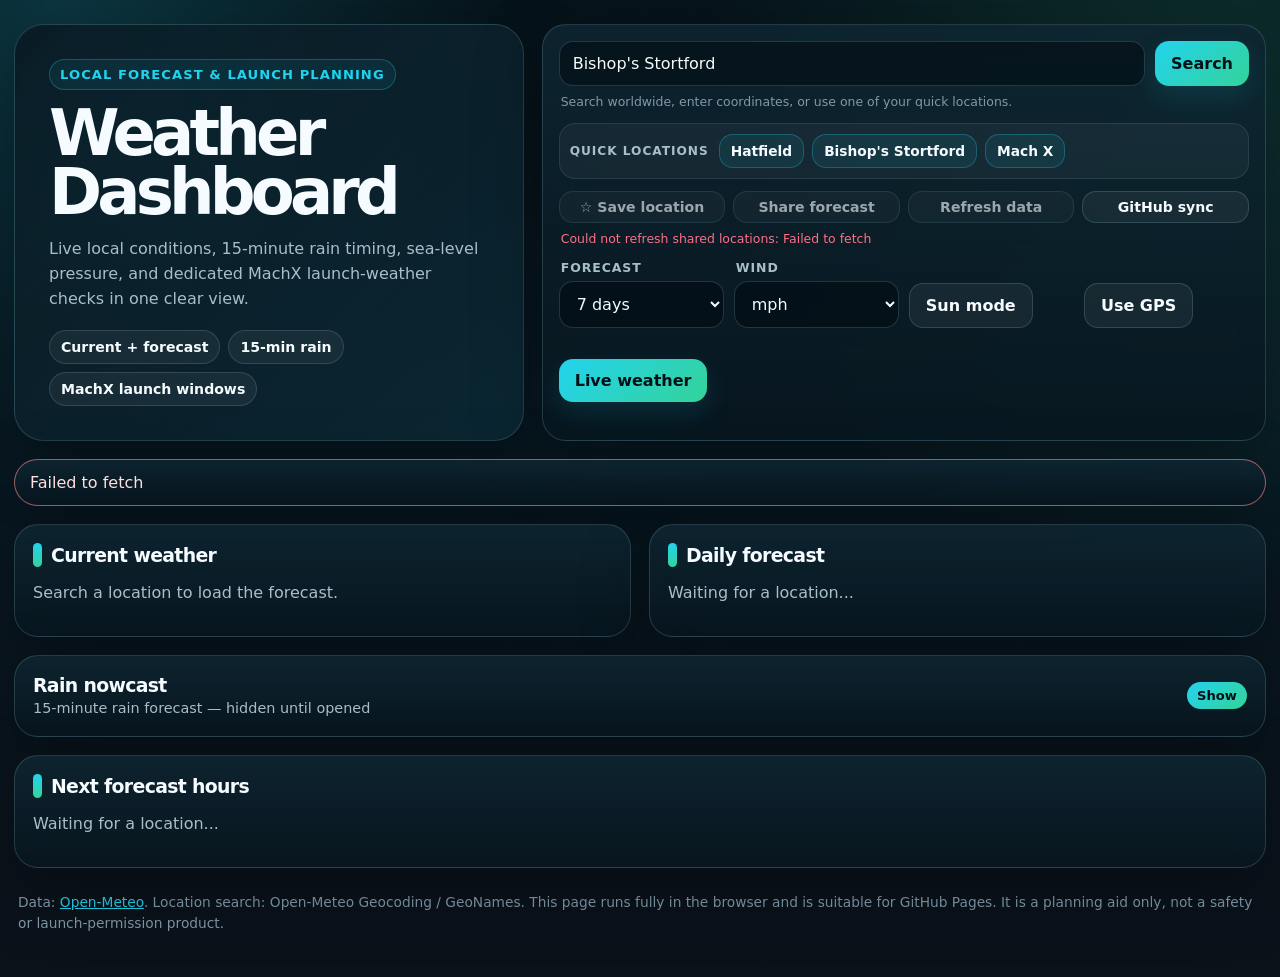
==== commit 768c47f0: "Integrate GitHub-backed location sync" ====
--- a/index.html
+++ b/index.html
@@ -1696,5 +1696,6 @@
   initialLoad();
 })();
 </script>
+  <script src="github-sync.js"></script>
 </body>
 </html>
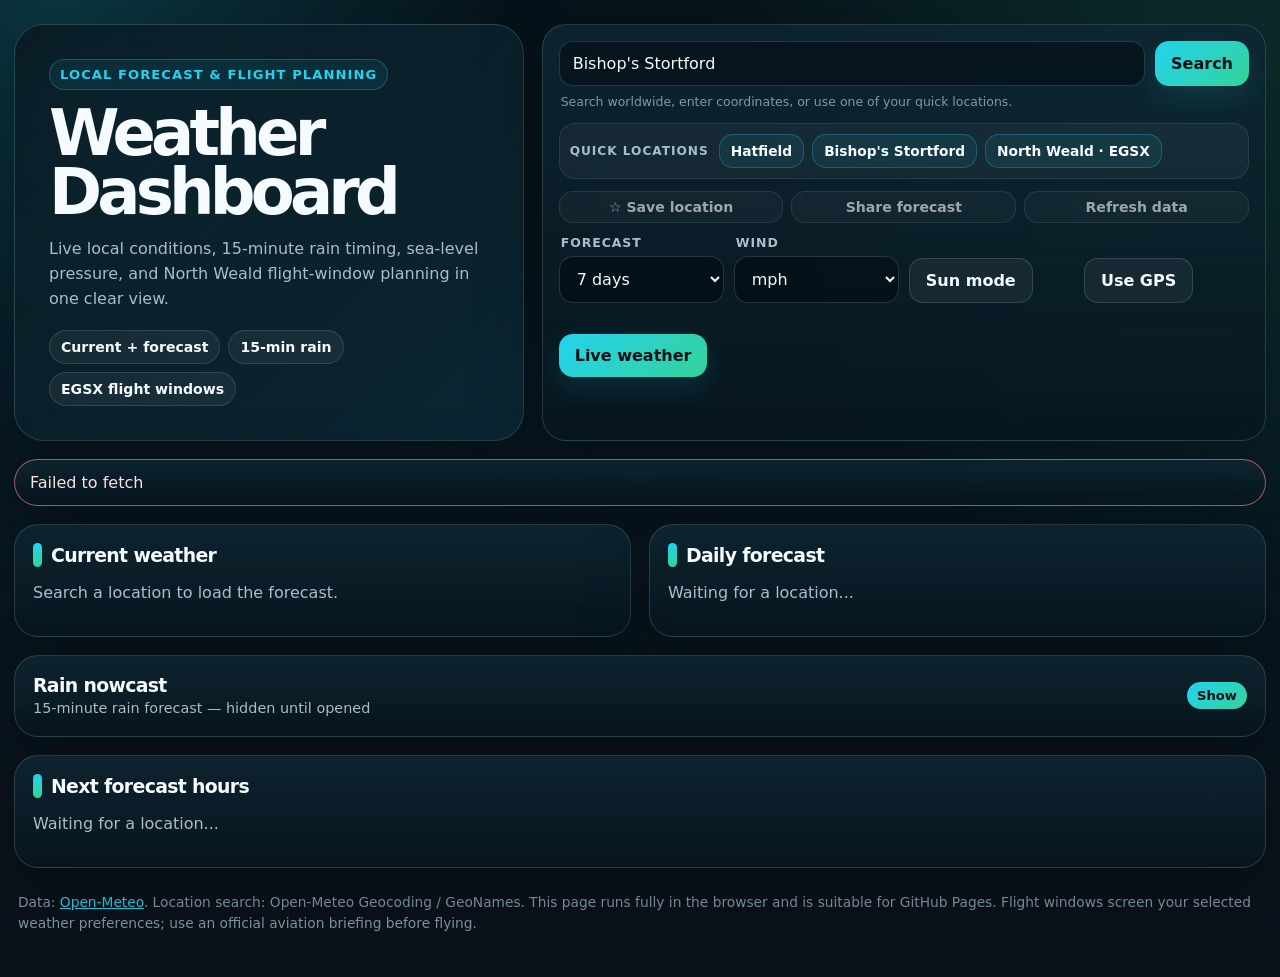
==== commit 40685cfe: "Replace Mach X planner with North Weald flight windows Add 15-day GFS surface and altitude winds, sa" ====
--- a/index.html
+++ b/index.html
@@ -3,14 +3,14 @@
 <head>
   <meta charset="utf-8">
   <meta name="viewport" content="width=device-width, initial-scale=1">
-  <meta name="description" content="A fast, privacy-friendly weather dashboard with local forecasts, rain timing, winds aloft, and dedicated MachX launch-weather planning.">
+  <meta name="description" content="A fast, privacy-friendly weather dashboard with local forecasts, rain timing, winds aloft, and dedicated North Weald flight-window planning.">
   <meta name="theme-color" id="themeColor" content="#06131a">
   <meta name="color-scheme" content="dark light">
   <meta name="application-name" content="Weather Dashboard">
   <meta name="apple-mobile-web-app-capable" content="yes">
   <meta name="apple-mobile-web-app-status-bar-style" content="black-translucent">
   <meta property="og:title" content="Weather Dashboard">
-  <meta property="og:description" content="Local forecasts, rain timing, winds aloft, and MachX launch-weather planning in one responsive dashboard.">
+  <meta property="og:description" content="Local forecasts, rain timing, winds aloft, and North Weald flight-window planning in one responsive dashboard.">
   <meta property="og:type" content="website">
   <link rel="manifest" href="manifest.webmanifest">
   <link rel="icon" href="icon.svg" type="image/svg+xml">
@@ -42,8 +42,8 @@
     html { scroll-behavior: smooth; max-width: 100%; overflow-x: hidden; }
     body { max-width: 100%; overflow-x: hidden; }
     img, svg, canvas { max-width: 100%; }
-    .hero > *, .overviewGrid > *, .mainDataGrid > *, .controls > *, .toolbar > *, .launchBest > *, .launchMiniGrid > * { min-width: 0; }
-    .subtitle, .chip, .notice, .launchBestTime, .launchReasonTag, footer { overflow-wrap: anywhere; }
+    .hero > *, .overviewGrid > *, .mainDataGrid > *, .controls > *, .toolbar > *, .flightBest > * { min-width: 0; }
+    .subtitle, .chip, .notice, .flightBestTime, footer { overflow-wrap: anywhere; }
     .srOnly {
       position: absolute;
       width: 1px;
@@ -130,9 +130,6 @@
     body.sunMode .savedLocations,
     body.sunMode .dayCard,
     body.sunMode .currentMetric,
-    body.sunMode .launchRunBox,
-    body.sunMode .launchScoreExplanation,
-    body.sunMode .launchMiniStat,
     body.sunMode .aloftGraphPanel {
       background: rgba(9, 56, 90, 0.055);
       border-color: rgba(20, 72, 105, 0.16);
@@ -181,8 +178,8 @@
     }
     body.sunMode .bar { background: linear-gradient(90deg, #006bb6, #008a7a); }
     body.sunMode .rainRow td { background: rgba(0, 107, 182, 0.075); }
-    body.sunMode .bestLaunchRow td { background: rgba(0, 138, 122, 0.09); color: #073624; }
-    body.sunMode .badLaunchRow td { background: rgba(180, 35, 60, 0.09); color: #5f1020; }
+    body.sunMode .bestFlightRow td { background: rgba(0, 138, 122, 0.09); color: #073624; }
+    body.sunMode .badFlightRow td { background: rgba(180, 35, 60, 0.09); color: #5f1020; }
 
     a { color: var(--accent); }
     button, input, select { font: inherit; }
@@ -452,36 +449,15 @@
     .rainRow td { background: rgba(34, 211, 238, 0.08); }
     .rainIntensity { display: inline-block; margin-left: 8px; padding: 2px 7px; border-radius: 999px; border: 1px solid var(--border); background: rgba(34, 211, 238, 0.12); color: var(--text); font-size: 0.82rem; }
 
-    #launchWindowCard { grid-column: 1 / -1; }
-    .launchHeader { display: flex; align-items: end; justify-content: space-between; gap: 14px; flex-wrap: wrap; margin-bottom: 12px; }
-    .launchHeader h2 { margin-bottom: 4px; }
-    .launchControls { display: flex; width: 100%; min-width: 0; gap: 10px; flex-wrap: wrap; justify-content: flex-end; align-items: end; }
-    .launchDurationControl { min-width: min(230px, 100%); }
-    .launchDayControl { min-width: min(270px, 100%); }
-    .launchMiniGrid { display: grid; grid-template-columns: repeat(4, minmax(140px, 1fr)); gap: 10px; margin: 12px 0; }
-    .launchMiniStat, .launchRunBox, .launchScoreExplanation { margin: 0; padding: 14px; border: 1px solid rgba(173, 220, 230, 0.14); border-radius: 18px; background: rgba(255,255,255,0.035); }
-    .launchRunBox, .launchScoreExplanation { margin: 12px 0; }
-    .launchMiniStat span { display: block; color: var(--muted); font-size: 0.78rem; font-weight: 760; text-transform: uppercase; letter-spacing: 0.08em; margin-bottom: 6px; }
-    .launchMiniStat strong { display: block; color: var(--text); font-size: 1.15rem; line-height: 1.15; }
-    .launchBest { display: grid; grid-template-columns: minmax(0, 1fr) minmax(150px, auto); gap: 12px; align-items: stretch; padding: 14px; border: 1px solid rgba(52, 211, 153, 0.30); border-radius: 18px; background: linear-gradient(135deg, rgba(52, 211, 153, 0.13), rgba(34, 211, 238, 0.08)), rgba(255,255,255,0.035); margin-bottom: 12px; }
-    .launchBestTime { font-size: clamp(1.35rem, 3vw, 2.35rem); line-height: 1.02; letter-spacing: -0.055em; font-weight: 930; margin: 3px 0 8px; }
-    .launchScoreBox { display: grid; place-items: center; text-align: center; min-width: 0; padding: 12px; border-radius: 16px; border: 1px solid rgba(173, 220, 230, 0.16); background: rgba(0, 0, 0, 0.16); }
-    .launchScoreValue { font-size: 2.2rem; line-height: 1; font-weight: 920; letter-spacing: -0.06em; }
-    .bestLaunchRow td { background: rgba(52, 211, 153, 0.10); color: var(--text); }
-    .badLaunchRow td { background: rgba(248, 113, 113, 0.12); color: var(--text); border-top: 1px solid rgba(248, 113, 113, 0.28); }
-    .launchScoreExplanation summary { cursor: pointer; font-weight: 850; color: var(--text); }
-    .launchScoreExplanation ul { margin: 10px 0 0 18px; color: var(--muted); line-height: 1.55; padding: 0; }
-    .launchReasonBox { margin: 12px 0; padding: 13px 14px; border: 1px solid rgba(251, 191, 36, 0.28); border-radius: 16px; background: rgba(251, 191, 36, 0.075); }
-    .launchReasonBox strong { display: block; margin-bottom: 7px; }
-    .launchReasonList { display: flex; flex-wrap: wrap; gap: 7px; }
-    .launchReasonTag { display: inline-flex; align-items: center; gap: 5px; padding: 5px 8px; border: 1px solid rgba(251, 191, 36, 0.24); border-radius: 999px; background: rgba(251, 191, 36, 0.08); color: var(--text); font-size: 0.84rem; line-height: 1.25; }
-    .launchReasonTag b { color: var(--warn); }
-    .scoreReasons { min-width: 0; width: min(330px, 70vw); max-width: 330px; white-space: normal; line-height: 1.35; overflow-wrap: anywhere; }
-    .scoreReasonLine { display: block; margin: 2px 0; }
-    .scoreReasonLine strong { color: var(--text); }
-    .scoreReasonPenalty { color: var(--warn); font-weight: 850; white-space: nowrap; }
-    body.sunMode .launchReasonBox { background: rgba(154, 97, 0, 0.07); border-color: rgba(154, 97, 0, 0.25); }
-    body.sunMode .launchReasonTag { background: rgba(154, 97, 0, 0.07); border-color: rgba(154, 97, 0, 0.22); }
+    #flightWindowCard { grid-column: 1 / -1; }
+    .flightHeader { display: flex; align-items: end; justify-content: space-between; gap: 14px; flex-wrap: wrap; margin-bottom: 12px; }
+    .flightHeader h2 { margin-bottom: 4px; }
+    .flightBest { display: grid; grid-template-columns: minmax(0, 1fr) minmax(150px, auto); gap: 12px; align-items: stretch; padding: 14px; border: 1px solid rgba(52, 211, 153, 0.30); border-radius: 18px; background: linear-gradient(135deg, rgba(52, 211, 153, 0.13), rgba(34, 211, 238, 0.08)), rgba(255,255,255,0.035); margin-bottom: 12px; }
+    .flightBestTime { font-size: clamp(1.35rem, 3vw, 2.35rem); line-height: 1.02; letter-spacing: -0.055em; font-weight: 930; margin: 3px 0 8px; }
+    .flightScoreBox { display: grid; place-items: center; text-align: center; min-width: 0; padding: 12px; border-radius: 16px; border: 1px solid rgba(173, 220, 230, 0.16); background: rgba(0, 0, 0, 0.16); }
+    .flightScoreValue { font-size: 2.2rem; line-height: 1; font-weight: 920; letter-spacing: -0.06em; }
+    .bestFlightRow td { background: rgba(52, 211, 153, 0.10); color: var(--text); }
+    .badFlightRow td { background: rgba(248, 113, 113, 0.12); color: var(--text); border-top: 1px solid rgba(248, 113, 113, 0.28); }
 
     footer { color: var(--muted-2); font-size: 0.86rem; margin-top: 24px; line-height: 1.55; padding: 0 4px; }
 
@@ -502,8 +478,7 @@
       .hourlyWeather { min-width: 220px; }
       .metricVisual { min-width: 130px; }
       .aloftSvg { min-height: 430px; }
-      .launchMiniGrid { grid-template-columns: repeat(auto-fit, minmax(180px, 1fr)); gap: 14px; }
-      .launchBest { grid-template-columns: minmax(0, 1fr) minmax(190px, 240px); }
+      .flightBest { grid-template-columns: minmax(0, 1fr) minmax(190px, 240px); }
     }
     @media (min-width: 2400px) {
       .wrap { width: min(3200px, calc(100% - 120px)); }
@@ -518,8 +493,7 @@
       .dailyGrid { grid-template-columns: repeat(auto-fit, minmax(195px, 1fr)); gap: 16px; }
       .tableWrap table { min-width: 100%; }
       .aloftSvg { min-height: 520px; }
-      .launchMiniGrid { grid-template-columns: repeat(auto-fit, minmax(220px, 1fr)); }
-      .launchBest { grid-template-columns: minmax(0, 1fr) 260px; }
+      .flightBest { grid-template-columns: minmax(0, 1fr) 260px; }
     }
 
     @media (max-width: 1120px) {
@@ -527,11 +501,8 @@
       .heroCopy { min-height: auto; }
     }
     @media (max-width: 900px) {
-      .launchMiniGrid { grid-template-columns: repeat(2, minmax(0, 1fr)); }
-      .launchControls { justify-content: stretch; }
-      .launchControls .field { flex: 1 1 min(220px, 100%); min-width: 0; }
-      .launchBest { grid-template-columns: minmax(0, 1fr); }
-      .launchScoreBox { place-items: start; text-align: left; }
+      .flightBest { grid-template-columns: minmax(0, 1fr); }
+      .flightScoreBox { place-items: start; text-align: left; }
     }
     @media (max-width: 760px) {
       .wrap { width: calc(100% - 18px); padding-top: 12px; }
@@ -539,9 +510,6 @@
       .controls { grid-template-columns: repeat(2, minmax(0, 1fr)); }
       .heroCopy, .searchPanel, .card { border-radius: 19px; }
       h1 { max-width: 100%; font-size: clamp(2rem, 12vw, 3.8rem); }
-      .launchMiniGrid { grid-template-columns: minmax(0, 1fr); }
-      .launchDurationControl, .launchDayControl { min-width: 0; width: 100%; }
-      .launchControls .field { flex-basis: 100%; }
       .graphScroll { overflow: hidden; }
       .aloftGraphPanel { padding: 10px; }
       .aloftSvg { min-height: 230px; }
@@ -563,12 +531,12 @@
       .visibilityQuality { margin: 4px 0 0; }
     }
     @media (max-width: 520px) {
+      .searchGrid button, .controls button, .toolbar button { width: 100%; white-space: normal; }
       .wrap { width: calc(100% - 12px); padding-bottom: 24px; }
       .hero { gap: 10px; margin-bottom: 10px; }
       .heroCopy, .searchPanel, .card { padding: 14px; border-radius: 16px; }
       .searchPanel { gap: 10px; }
       .controls { grid-template-columns: minmax(0, 1fr); }
-      .searchGrid button, .controls button, .toolbar button, .launchControls button { width: 100%; white-space: normal; }
       .savedLocations { display: grid; grid-template-columns: repeat(2, minmax(0, 1fr)); }
       .savedLabel { grid-column: 1 / -1; }
       .savedLocationBtn { width: 100%; min-width: 0; white-space: normal; }
@@ -592,8 +560,8 @@
       .currentCondition .weatherIcon svg { width: 50px; height: 50px; }
       .currentMetrics { grid-template-columns: repeat(2, minmax(0, 1fr)); }
       .dailyGrid { display: grid; grid-auto-flow: column; grid-auto-columns: minmax(168px, 78vw); grid-template-columns: none; overflow-x: auto; overscroll-behavior-x: contain; scroll-snap-type: x proximity; padding-bottom: 7px; }
-      .launchHeader { align-items: stretch; }
-      .launchScoreValue { font-size: 1.9rem; }
+      .flightHeader { align-items: stretch; }
+      .flightScoreValue { font-size: 1.9rem; }
       footer { padding: 0; }
     }
 
@@ -602,19 +570,20 @@
       *, *::before, *::after { animation-duration: 0.01ms !important; animation-iteration-count: 1 !important; transition-duration: 0.01ms !important; }
     }
   </style>
+  <link rel="stylesheet" href="flight.css">
 </head>
 <body>
   <a class="skipLink" href="#mainContent">Skip to forecast</a>
   <div class="wrap">
     <header class="hero">
       <section class="heroCopy" aria-label="Dashboard introduction">
-        <span class="kicker">Local forecast &amp; launch planning</span>
+        <span class="kicker">Local forecast &amp; flight planning</span>
         <h1>Weather Dashboard</h1>
-        <p class="subtitle">Live local conditions, 15-minute rain timing, sea-level pressure, and dedicated MachX launch-weather checks in one clear view.</p>
+        <p class="subtitle">Live local conditions, 15-minute rain timing, sea-level pressure, and North Weald flight-window planning in one clear view.</p>
         <ul class="heroStats">
           <li class="heroStat">Current + forecast</li>
           <li class="heroStat">15-min rain</li>
-          <li class="heroStat">MachX launch windows</li>
+          <li class="heroStat">EGSX flight windows</li>
         </ul>
       </section>
 
@@ -630,7 +599,7 @@
           <span class="savedLabel">Quick locations</span>
           <button class="savedLocationBtn" data-saved-name="Hatfield" data-saved-admin2="Hertfordshire" data-saved-admin1="England" data-saved-country="United Kingdom" data-saved-lat="51.7634" data-saved-lon="-0.2242" type="button">Hatfield</button>
           <button class="savedLocationBtn" data-saved-name="Bishop's Stortford" data-saved-admin2="Hertfordshire" data-saved-admin1="England" data-saved-country="United Kingdom" data-saved-lat="51.8719" data-saved-lon="0.1587" type="button">Bishop's Stortford</button>
-          <button class="savedLocationBtn" data-saved-name="Mach X" data-saved-admin2="Campbeltown Airport" data-saved-admin1="Scotland" data-saved-country="United Kingdom" data-saved-lat="55.4372" data-saved-lon="-5.6864" data-launch-site="machx" type="button">Mach X</button>
+          <button class="savedLocationBtn" data-saved-name="North Weald (EGSX)" data-saved-admin2="Essex" data-saved-admin1="England" data-saved-country="United Kingdom" data-saved-lat="51.7217" data-saved-lon="0.1542" data-saved-elevation="97.8408" type="button">North Weald · EGSX</button>
         </div>
 
         <div class="locationActions" role="group" aria-label="Location actions">
@@ -642,7 +611,7 @@
         <div class="controls">
           <div class="field"><label for="daysSelect">Forecast</label><select id="daysSelect"><option value="1">1 day</option><option value="3">3 days</option><option value="7" selected>7 days</option><option value="10">10 days</option><option value="15">15 days</option></select></div>
           <div class="field"><label for="windUnitSelect">Wind</label><select id="windUnitSelect"><option value="kt">knots</option><option value="ms">m/s</option><option value="kmh">km/h</option><option value="mph" selected>mph</option></select></div>
-          <div class="field" id="aloftStepField" hidden><label for="aloftStepSelect">Aloft step</label><select id="aloftStepSelect"><option value="100">100 m interpolated</option><option value="250">250 m interpolated</option><option value="500">500 m interpolated</option><option value="raw" selected>Raw pressure levels</option></select></div>
+          <div class="field" id="aloftStepField" hidden><label for="aloftStepSelect">Aloft step</label><select id="aloftStepSelect"><option value="500" selected>500 ft interpolated</option><option value="1000">1,000 ft interpolated</option><option value="raw">Raw pressure levels</option></select></div>
           <div class="field"><label>&nbsp;</label><button class="secondary" id="themeBtn" type="button" title="Toggle high-contrast light mode for bright sunlight">Sun mode</button></div>
           <div class="field"><label>&nbsp;</label><button class="secondary" id="gpsBtn" type="button">Use GPS</button></div>
           <div class="field"><label>&nbsp;</label><button id="liveBtn" type="button" aria-pressed="false" title="Use GPS, jump to now, and keep the forecast refreshed">Live weather</button></div>
@@ -660,8 +629,8 @@
       </section>
 
       <section class="mainDataGrid" aria-label="Forecast details">
+        <article class="card" id="flightWindowCard" hidden><h2>North Weald flight windows</h2><p class="muted">Select North Weald · EGSX to monitor winds and calculate flight periods.</p></article>
         <article class="card" id="aloftCard" hidden><h2>Winds aloft</h2><p class="muted">Waiting for a location...</p></article>
-        <article class="card" id="launchWindowCard" hidden><h2>MachX launch window</h2><p class="muted">Select Mach X to calculate launch windows at Campbeltown Airport from 09:30 to 22:00.</p></article>
         <article class="card" id="minuteRainCard"><details class="rainDropdown"><summary><span><span class="rainSummaryTitle">Rain nowcast</span><span class="rainSummarySub">15-minute rain forecast — hidden until opened</span></span></summary><div class="rainDropdownBody"><p class="muted">Waiting for a location...</p></div></details></article>
       </section>
 
@@ -669,21 +638,25 @@
     </main>
 
     <footer>
-      Data: <a href="https://open-meteo.com/" target="_blank" rel="noreferrer">Open-Meteo</a>. Location search: Open-Meteo Geocoding / GeoNames. This page runs fully in the browser and is suitable for GitHub Pages. It is a planning aid only, not a safety or launch-permission product.
+      Data: <a href="https://open-meteo.com/" target="_blank" rel="noreferrer">Open-Meteo</a>. Location search: Open-Meteo Geocoding / GeoNames. This page runs fully in the browser and is suitable for GitHub Pages. Flight windows screen your selected weather preferences; use an official aviation briefing before flying.
     </footer>
   </div>
 
+<script src="flight-planner.js"></script>
+<script src="flight-ui.js"></script>
 <script>
 (() => {
   "use strict";
 
-  const PRESSURE_LEVEL_SETS = [
-    [1000, 975, 950, 925, 900, 850, 800, 700],
-    [1000, 950, 925, 900, 850, 800, 700],
-    [1000, 925, 850, 700]
-  ];
-  const MAX_AGL = 3000;
-  const LAUNCH_UNUSABLE_SCORE = 55;
+  const MAX_AGL = 1524; // 5,000 ft above North Weald.
+  const NORTH_WEALD = { name: "North Weald (EGSX)", admin2: "Essex", admin1: "England", country: "United Kingdom", latitude: 51.7217, longitude: 0.1542, elevation: 97.8408 };
+  const FLIGHT_SETTINGS_KEY = "weatherNorthWealdFlightSettingsV1";
+  let flightSettings;
+  try { flightSettings = FlightPlanner.settings(JSON.parse(localStorage.getItem(FLIGHT_SETTINGS_KEY) || "{}")); }
+  catch { flightSettings = FlightPlanner.settings(); }
+  let flightRefreshTimer = null;
+  function isNorthWealdLocation(loc = state.location) { return Math.abs(Number(loc?.latitude) - NORTH_WEALD.latitude) < 0.006 && Math.abs(Number(loc?.longitude) - NORTH_WEALD.longitude) < 0.006; }
+
   const FAVORITES_KEY = "weatherDashboardFavoriteLocations";
 
   const el = {
@@ -709,12 +682,11 @@
     currentCard: document.getElementById("currentCard"),
     dailyCard: document.getElementById("dailyCard"),
     minuteRainCard: document.getElementById("minuteRainCard"),
-    launchWindowCard: document.getElementById("launchWindowCard"),
+    flightWindowCard: document.getElementById("flightWindowCard"),
     hourlyCard: document.getElementById("hourlyCard"),
     aloftCard: document.getElementById("aloftCard")
   };
 
-  const savedDuration = Number(localStorage.getItem("weatherAloftLaunchDurationHours"));
   let state = {
     location: null,
     surface: null,
@@ -726,8 +698,8 @@
     liveMode: false,
     liveTimer: null,
     lastLiveUpdate: null,
-    launchWindowDate: localStorage.getItem("weatherAloftLaunchDate") || "auto",
-    launchWindowDurationHours: [0.5, 1, 2, 3, 4].includes(savedDuration) ? savedDuration : 2
+    fetchedAt: null,
+    flightDetailDate: null
   };
   let activeRequestId = 0;
   let activeRequestController = null;
@@ -816,7 +788,7 @@
     const [hh = 0, mm = 0] = time.split(":").map(Number);
     return { y, m, d, hh, mm, date, time };
   }
-  function localStamp(iso) { const p = parseLocalParts(iso); return Date.UTC(p.y, p.m - 1, p.d, p.hh, p.mm || 0); }
+  function localStamp(iso) { if (/[+-]\d{2}:\d{2}$|Z$/.test(String(iso))) return Date.parse(iso); const p = parseLocalParts(iso); return Date.UTC(p.y, p.m - 1, p.d, p.hh, p.mm || 0); }
   function formatLocal(iso, includeDate = true) {
     if (!iso) return "—";
     const p = parseLocalParts(iso);
@@ -873,7 +845,6 @@
     if (!finite(ms)) return { value: "—", unit: info.label, numeric: null };
     return { value: (ms * info.factor).toFixed(info.dp), unit: info.label, numeric: ms * info.factor };
   }
-  function msToMphNumber(ms) { return finite(ms) ? ms * 2.23693629 : null; }
 
   function looksLikeCoordinates(text) {
     const match = text.trim().match(/^(-?\d+(?:\.\d+)?)\s*[, ]\s*(-?\d+(?:\.\d+)?)$/);
@@ -917,12 +888,11 @@
       country: String(loc.country || ""),
       latitude: Number(loc.latitude),
       longitude: Number(loc.longitude),
-      elevation: finite(loc.elevation) ? Number(loc.elevation) : null,
-      launchSite: String(loc.launchSite || "")
+      elevation: finite(loc.elevation) ? Number(loc.elevation) : null
     };
   }
   function sameLocation(a, b) {
-    return finite(a?.latitude) && finite(a?.longitude) && finite(b?.latitude) && finite(b?.longitude) && Math.abs(a.latitude - b.latitude) < 0.0002 && Math.abs(a.longitude - b.longitude) < 0.0002 && String(a.launchSite || "") === String(b.launchSite || "");
+    return finite(a?.latitude) && finite(a?.longitude) && finite(b?.latitude) && finite(b?.longitude) && Math.abs(a.latitude - b.latitude) < 0.0002 && Math.abs(a.longitude - b.longitude) < 0.0002;
   }
   function isBuiltInLocation(loc) {
     return [...el.savedLocations.querySelectorAll(".savedLocationBtn:not(.userSaved)")].some(button => sameLocation(savedLocationFromButton(button), loc));
@@ -946,7 +916,6 @@
       button.dataset.savedCountry = loc.country;
       button.dataset.savedLat = String(loc.latitude);
       button.dataset.savedLon = String(loc.longitude);
-      if (loc.launchSite) button.dataset.launchSite = loc.launchSite;
       button.addEventListener("click", () => activateSavedLocationButton(button));
       el.savedLocations.appendChild(button);
     }
@@ -1007,31 +976,17 @@
     const hourly = ["temperature_2m", "apparent_temperature", "is_day", "precipitation_probability", "precipitation", "weather_code", "cloud_cover", "visibility", "pressure_msl", "surface_pressure", "wind_speed_10m", "wind_direction_10m", "wind_gusts_10m"];
     const minutely15 = ["precipitation", "rain", "snowfall", "weather_code"];
     const daily = ["weather_code", "temperature_2m_max", "temperature_2m_min", "precipitation_sum", "precipitation_probability_max", "wind_speed_10m_max", "wind_gusts_10m_max", "wind_direction_10m_dominant", "sunrise", "sunset"];
-    return "https://api.open-meteo.com/v1/forecast?" + buildParams({ latitude: loc.latitude, longitude: loc.longitude, current, hourly, minutely_15: minutely15, daily, timezone: "auto", forecast_days: el.daysSelect.value, forecast_minutely_15: 32, temperature_unit: "celsius", wind_speed_unit: "ms", precipitation_unit: "mm" });
+    const flight = isNorthWealdLocation(loc);
+    if (flight) hourly.push("cloud_cover_low", "freezing_level_height", ...aloftVariables(FlightPlanner.LEVELS));
+    return `https://api.open-meteo.com/v1/${flight ? "gfs" : "forecast"}?` + buildParams({ latitude: loc.latitude, longitude: loc.longitude, elevation: flight ? NORTH_WEALD.elevation : undefined, current, hourly, minutely_15: minutely15, daily, timezone: flight ? "Europe/London" : "auto", timeformat: flight ? "unixtime" : "iso8601", forecast_days: el.daysSelect.value, forecast_minutely_15: 32, temperature_unit: "celsius", wind_speed_unit: "ms", precipitation_unit: "mm" });
   }
   function aloftVariables(levels) {
     const out = [];
     for (const level of levels) out.push(`wind_speed_${level}hPa`, `wind_direction_${level}hPa`, `geopotential_height_${level}hPa`, `temperature_${level}hPa`, `cloud_cover_${level}hPa`);
     return out;
   }
-  function aloftUrl(loc, levels) {
-    return "https://api.open-meteo.com/v1/ecmwf?" + buildParams({ latitude: loc.latitude, longitude: loc.longitude, hourly: aloftVariables(levels), timezone: "auto", forecast_days: Math.min(Number(el.daysSelect.value), 15), temperature_unit: "celsius", wind_speed_unit: "ms" });
-  }
-  async function loadAloftWithFallback(loc, signal) {
-    let lastError = null;
-    for (const levels of PRESSURE_LEVEL_SETS) {
-      try {
-        const data = await fetchJson(aloftUrl(loc, levels), { signal });
-        return { data, levels, warning: levels.length < PRESSURE_LEVEL_SETS[0].length ? `Using a reduced pressure-level set: ${levels.join(", ")} hPa.` : "" };
-      } catch (err) {
-        if (signal?.aborted) throw err;
-        lastError = err;
-      }
-    }
-    throw lastError || new Error("Could not load winds aloft.");
-  }
-
   async function searchLocation(query) {
+    if (/^(?:egsx|north weald(?: airport| airfield| aerodrome)?)$/i.test(query.trim())) { await loadLocation({ ...NORTH_WEALD }); return; }
     showNotice("");
     el.geoResults.innerHTML = "";
     if (!query.trim()) {
@@ -1065,24 +1020,26 @@
     showNotice("Loading forecast...");
     el.geoResults.innerHTML = "";
     try {
-      const needsAloft = loc.launchSite === "machx";
-      const [surface, aloftPack] = await Promise.all([
-        fetchJson(surfaceUrl(loc), { signal: request.signal }),
-        needsAloft ? loadAloftWithFallback(loc, request.signal) : Promise.resolve({ data: null, levels: [], warning: "" })
-      ]);
+      if (isNorthWealdLocation(loc)) loc = { ...NORTH_WEALD };
+      const flight = isNorthWealdLocation(loc);
+      const surface = await fetchJson(surfaceUrl(loc), { signal: request.signal });
+      if (flight) FlightPlanner.normalize(surface);
+      const aloftPack = { data: flight ? surface : null, levels: flight ? FlightPlanner.LEVELS : [], warning: "" };
       if (request.id !== activeRequestId) return;
       state.location = loc;
       state.surface = surface;
       state.aloft = aloftPack.data;
       state.aloftLevels = aloftPack.levels;
-      state.selectedAloftTime = state.liveMode ? nearestAloftTime(surface?.current?.time) : (state.aloft?.hourly?.time?.[0] || null);
+      state.selectedAloftTime = nearestAloftTime(surface?.current?.time);
+      state.fetchedAt = Date.now();
+      state.flightDetailDate = null;
+      configureFlightRefresh();
       state.warning = aloftPack.warning;
       if (state.liveMode) state.lastLiveUpdate = new Date();
       const label = locationLabel(loc);
       el.locationInput.value = label;
       localStorage.setItem("weatherAloftLastLocation", JSON.stringify(loc));
       const params = new URLSearchParams({ lat: loc.latitude, lon: loc.longitude, name: label });
-      if (loc.launchSite) params.set("launchSite", loc.launchSite);
       history.replaceState(null, "", `${location.pathname}?${params.toString()}`);
       renderAll();
       syncLocationActions();
@@ -1102,25 +1059,18 @@
   }
   function liveUpdateText() { return state.lastLiveUpdate ? `Live mode · refreshed ${state.lastLiveUpdate.toLocaleTimeString("en-GB", { hour: "2-digit", minute: "2-digit" })}` : "Live mode on"; }
   function applyLocationMode() {
-    const machXMode = isMachXLaunchLocation();
-    el.overviewGrid.hidden = machXMode;
-    el.aloftCard.hidden = !machXMode;
-    el.aloftStepField.hidden = !machXMode;
-    el.minuteRainCard.hidden = machXMode;
-    el.hourlyCard.hidden = machXMode;
-    el.launchWindowCard.hidden = !machXMode;
+    const flight = isNorthWealdLocation();
+    el.overviewGrid.hidden = false;
+    el.aloftCard.hidden = !flight;
+    el.aloftStepField.hidden = !flight;
+    el.minuteRainCard.hidden = false;
+    el.hourlyCard.hidden = false;
+    el.flightWindowCard.hidden = !flight;
   }
   function renderAll() {
     applyLocationMode();
-    if (isMachXLaunchLocation()) {
-      renderAloft();
-      renderLaunchWindow();
-      return;
-    }
-    renderCurrent();
-    renderDaily();
-    renderMinuteRain();
-    renderHourly();
+    renderCurrent(); renderDaily(); renderMinuteRain(); renderHourly();
+    if (isNorthWealdLocation()) { renderFlightWindow(); renderAloft(); }
   }
 
   function renderCurrent() {
@@ -1190,7 +1140,7 @@
       h.time.forEach((t, i) => { const diff = Math.abs(localStamp(t) - target); if (diff < bestDiff) { best = i; bestDiff = diff; } });
       idx = best;
     }
-    const elevation = Number(state.surface?.elevation ?? state.location?.elevation ?? 0);
+    const elevation = isNorthWealdLocation() ? NORTH_WEALD.elevation : Number(state.surface?.elevation ?? state.location?.elevation ?? 0);
     return { label: "10 m surface", source: "surface", pressure: null, agl: 10, msl: elevation + 10, speed: h.wind_speed_10m?.[idx], dir: h.wind_direction_10m?.[idx], temp: h.temperature_2m?.[idx], cloud: h.cloud_cover?.[idx] };
   }
   function surfaceIndexForTime(time) {
@@ -1213,8 +1163,8 @@
     const data = state.aloft?.hourly;
     if (!data?.time?.length) return [];
     let idx = data.time.indexOf(time);
-    if (idx < 0) idx = 0;
-    const elevation = Number(state.surface?.elevation ?? state.location?.elevation ?? 0);
+    if (idx < 0) return [];
+    const elevation = isNorthWealdLocation() ? NORTH_WEALD.elevation : Number(state.surface?.elevation ?? state.location?.elevation ?? 0);
     const points = [];
     const surface = surfacePointForTime(time);
     if (surface && finite(surface.speed) && finite(surface.dir)) points.push(surface);
@@ -1224,7 +1174,7 @@
       const dir = data[`wind_direction_${level}hPa`]?.[idx];
       const temp = data[`temperature_${level}hPa`]?.[idx];
       const cloud = data[`cloud_cover_${level}hPa`]?.[idx];
-      if ([hgt, speed, dir].every(finite)) points.push({ label: `${level} hPa`, source: "pressure", pressure: level, msl: hgt, agl: hgt - elevation, speed, dir, temp, cloud });
+      if ([hgt, speed, dir].every(finite) && hgt > elevation + 10) points.push({ label: `${level} hPa`, source: "pressure", pressure: level, msl: hgt, agl: hgt - elevation, speed, dir, temp, cloud });
     }
     return points.sort((a, b) => a.agl - b.agl);
   }
@@ -1234,7 +1184,7 @@
   function interpolateAt(points, agl) {
     const valid = points.filter(p => finite(p.agl) && finite(p.speed) && finite(p.dir)).sort((a, b) => a.agl - b.agl);
     if (!valid.length) return null;
-    const exact = valid.find(p => Math.abs(p.agl - agl) < 25);
+    const exact = valid.find(p => Math.abs(p.agl - agl) < 0.01);
     if (exact) return { ...exact, targetAgl: agl, interpolated: false };
     let lower = null, upper = null;
     for (let i = 0; i < valid.length - 1; i++) if (valid[i].agl <= agl && valid[i + 1].agl >= agl) { lower = valid[i]; upper = valid[i + 1]; break; }
@@ -1243,13 +1193,13 @@
     const a = windToUV(lower.speed, lower.dir);
     const b = windToUV(upper.speed, upper.dir);
     const wind = uvToWind(lerp(a.u, b.u, f), lerp(a.v, b.v, f));
-    return { label: `${Math.round(agl)} m AGL`, source: `${lower.label} → ${upper.label}`, pressure: null, targetAgl: agl, agl, msl: lerp(lower.msl, upper.msl, f), speed: wind.speed, dir: wind.dir, temp: finite(lower.temp) && finite(upper.temp) ? lerp(lower.temp, upper.temp, f) : null, cloud: finite(lower.cloud) && finite(upper.cloud) ? lerp(lower.cloud, upper.cloud, f) : null, interpolated: true };
+    return { label: `${Math.round(agl * FlightPlanner.FT)} ft AGL`, source: `${lower.label} → ${upper.label}`, pressure: null, targetAgl: agl, agl, msl: lerp(lower.msl, upper.msl, f), speed: wind.speed, dir: wind.dir, temp: finite(lower.temp) && finite(upper.temp) ? lerp(lower.temp, upper.temp, f) : null, cloud: finite(lower.cloud) && finite(upper.cloud) ? lerp(lower.cloud, upper.cloud, f) : null, interpolated: true };
   }
   function aloftDisplayPoints(points, mode) {
     if (mode === "raw") return points.filter(p => p.source === "surface" || (p.agl >= 0 && p.agl <= MAX_AGL)).filter(p => finite(p.agl) && finite(p.speed) && finite(p.dir)).sort((a, b) => a.agl - b.agl);
-    const step = Number(mode);
+    const step = Number(mode) / FlightPlanner.FT;
     const targets = [10];
-    for (let h = step; h <= MAX_AGL; h += step) targets.push(h);
+    for (let h = step; h <= MAX_AGL + 0.001; h += step) targets.push(Math.min(h, MAX_AGL));
     return targets.map(agl => interpolateAt(points, agl)).filter(Boolean).filter(p => finite(p.agl) && finite(p.speed) && finite(p.dir));
   }
   function windCell(point) {
@@ -1259,8 +1209,8 @@
   }
   function aloftRows(points, mode) {
     const display = aloftDisplayPoints(points, mode);
-    if (mode === "raw") return display.map(p => `<tr><td>${escapeHtml(p.label)}</td><td>${round(p.agl)} m</td><td>${round(p.msl)} m</td><td>${windCell(p)}</td><td>${round(p.cloud)}%</td><td>${round(p.temp, 1)}°C</td><td>${p.source === "surface" ? "surface forecast" : "pressure level"}</td></tr>`).join("");
-    return display.map(p => `<tr><td>${round(p.targetAgl ?? p.agl)} m</td><td>${round(p.msl)} m</td><td>${windCell(p)}</td><td>${round(p.cloud)}%</td><td>${round(p.temp, 1)}°C</td><td>${escapeHtml(p.interpolated ? `interpolated: ${p.source}` : p.label)}</td></tr>`).join("");
+    if (mode === "raw") return display.map(p => `<tr><td>${escapeHtml(p.label)}</td><td>${round(p.agl * FlightPlanner.FT)} ft</td><td>${round(p.msl * FlightPlanner.FT)} ft</td><td>${windCell(p)}</td><td>${round(p.cloud)}%</td><td>${round(p.temp, 1)}°C</td><td>${p.source === "surface" ? "surface forecast" : "pressure level"}</td></tr>`).join("");
+    return display.map(p => `<tr><td>${round((p.targetAgl ?? p.agl) * FlightPlanner.FT)} ft</td><td>${round(p.msl * FlightPlanner.FT)} ft</td><td>${windCell(p)}</td><td>${round(p.cloud)}%</td><td>${round(p.temp, 1)}°C</td><td>${escapeHtml(p.interpolated ? `interpolated: ${p.source}` : p.label)}</td></tr>`).join("");
   }
   function aloftGraphHtml(points, mode) {
     const display = aloftDisplayPoints(points, mode).filter(p => p.agl >= 0 && p.agl <= MAX_AGL && finite(p.speed));
@@ -1275,15 +1225,15 @@
     const y = agl => top + (1 - agl / MAX_AGL) * plotH;
     const path = display.map((p, i) => `${i ? "L" : "M"}${x(p.speed).toFixed(1)} ${y(p.agl).toFixed(1)}`).join(" ");
     const area = `M${left} ${y(0)} ${display.map(p => `L${x(p.speed).toFixed(1)} ${y(p.agl).toFixed(1)}`).join(" ")} L${left} ${y(display[display.length - 1].agl).toFixed(1)} Z`;
-    const yTicks = [0, 500, 1000, 1500, 2000, 2500, 3000];
+    const yTicks = [0, 1000, 2000, 3000, 4000, 5000];
     const xTicks = [0, 0.25, 0.5, 0.75, 1].map(f => Math.round(maxSpeed * f));
     const grid = [
-      ...yTicks.map(t => `<line class="graphGrid" x1="${left}" y1="${y(t).toFixed(1)}" x2="${width - right}" y2="${y(t).toFixed(1)}"></line><text class="graphText" x="${left - 10}" y="${y(t).toFixed(1)}" text-anchor="end" dominant-baseline="middle">${t}</text>`),
+      ...yTicks.map(t => `<line class="graphGrid" x1="${left}" y1="${y(t / FlightPlanner.FT).toFixed(1)}" x2="${width - right}" y2="${y(t / FlightPlanner.FT).toFixed(1)}"></line><text class="graphText" x="${left - 10}" y="${y(t / FlightPlanner.FT).toFixed(1)}" text-anchor="end" dominant-baseline="middle">${t}</text>`),
       ...xTicks.map(t => `<line class="graphGrid" x1="${(left + (t / maxSpeed) * plotW).toFixed(1)}" y1="${top}" x2="${(left + (t / maxSpeed) * plotW).toFixed(1)}" y2="${height - bottom}"></line><text class="graphText" x="${(left + (t / maxSpeed) * plotW).toFixed(1)}" y="${height - 24}" text-anchor="middle">${t}</text>`)
     ].join("");
-    const pointsSvg = display.map(p => `<circle class="graphPoint" cx="${x(p.speed).toFixed(1)}" cy="${y(p.agl).toFixed(1)}" r="4"><title>${escapeHtml(p.label)} · ${round(p.agl)} m · ${round(p.speed * info.factor, info.dp)} ${info.label} from ${round(p.dir)}°</title></circle>`).join("");
+    const pointsSvg = display.map(p => `<circle class="graphPoint" cx="${x(p.speed).toFixed(1)}" cy="${y(p.agl).toFixed(1)}" r="4"><title>${escapeHtml(p.label)} · ${round(p.agl * FlightPlanner.FT)} ft · ${round(p.speed * info.factor, info.dp)} ${info.label} from ${round(p.dir)}°</title></circle>`).join("");
     const maxPoint = display.reduce((best, p) => p.speed > best.speed ? p : best, display[0]);
-    return `<div class="aloftGraphPanel"><div class="graphTop"><div><strong>Winds aloft graph</strong><p class="muted small" style="margin:4px 0 0">Wind speed versus height AGL for the selected forecast time.</p></div><div class="chips" style="margin-top:0"><span class="chip">Max ${round(maxPoint.speed * info.factor, info.dp)} ${info.label} at ${round(maxPoint.agl)} m</span><span class="chip">${display.length} plotted levels</span></div></div><div class="graphScroll"><svg class="aloftSvg" viewBox="0 0 ${width} ${height}" role="img" aria-label="Wind aloft graph"><path class="graphArea" d="${area}"></path>${grid}<line class="graphAxis" x1="${left}" y1="${top}" x2="${left}" y2="${height - bottom}"></line><line class="graphAxis" x1="${left}" y1="${height - bottom}" x2="${width - right}" y2="${height - bottom}"></line><path class="graphLine" d="${path}"></path>${pointsSvg}<text class="graphTitleText" x="${width / 2}" y="${height - 5}" text-anchor="middle">Wind speed (${escapeHtml(info.label)})</text><text class="graphTitleText" x="17" y="${height / 2}" text-anchor="middle" transform="rotate(-90 17 ${height / 2})">Height AGL (m)</text></svg></div></div>`;
+    return `<div class="aloftGraphPanel"><div class="graphTop"><div><strong>Winds aloft graph</strong><p class="muted small" style="margin:4px 0 0">Wind speed versus height AGL for the selected forecast time.</p></div><div class="chips" style="margin-top:0"><span class="chip">Max ${round(maxPoint.speed * info.factor, info.dp)} ${info.label} at ${round(maxPoint.agl * FlightPlanner.FT)} ft</span><span class="chip">${display.length} plotted levels</span></div></div><div class="graphScroll"><svg class="aloftSvg" viewBox="0 0 ${width} ${height}" role="img" aria-label="Wind aloft graph"><path class="graphArea" d="${area}"></path>${grid}<line class="graphAxis" x1="${left}" y1="${top}" x2="${left}" y2="${height - bottom}"></line><line class="graphAxis" x1="${left}" y1="${height - bottom}" x2="${width - right}" y2="${height - bottom}"></line><path class="graphLine" d="${path}"></path>${pointsSvg}<text class="graphTitleText" x="${width / 2}" y="${height - 5}" text-anchor="middle">Wind speed (${escapeHtml(info.label)})</text><text class="graphTitleText" x="17" y="${height / 2}" text-anchor="middle" transform="rotate(-90 17 ${height / 2})">Height AGL (ft)</text></svg></div></div>`;
   }
   function pressureChipHtml(label, value, suffix = "") { return `<span class="chip">${escapeHtml(label)} ${finite(value) ? `${round(value, 1)} hPa` : "—"}${suffix ? ` · ${escapeHtml(suffix)}` : ""}</span>`; }
   function aloftPressureSummaryHtml(time) {
@@ -1305,10 +1255,9 @@
     const rows = aloftRows(points, mode);
     const header = mode === "raw" ? `<tr><th>Level</th><th>Height AGL</th><th>Height MSL</th><th>Wind</th><th>Cloud</th><th>Temp</th><th>Source</th></tr>` : `<tr><th>Target height AGL</th><th>Height MSL</th><th>Wind</th><th>Cloud</th><th>Temp</th><th>Source</th></tr>`;
     const emptyColspan = mode === "raw" ? 7 : 6;
-    el.aloftCard.innerHTML = `<h2>Winds aloft to ${MAX_AGL} m AGL</h2><div class="toolbar"><div class="field time"><label for="aloftTimeSelect">Forecast time</label><select id="aloftTimeSelect">${options}</select></div><div class="field"><label>Pressure levels</label><input readonly value="${escapeHtml(state.aloftLevels.join(", "))} hPa"></div><div class="field"><label>&nbsp;</label><button class="secondary" id="copyCsvBtn" type="button">Copy CSV</button></div><div class="field"><label>&nbsp;</label><button class="secondary" id="openRocketCsvBtn" type="button">OpenRocket CSV</button></div></div>${aloftPressureSummaryHtml(state.selectedAloftTime)}${aloftGraphHtml(points, mode)}<p class="muted small">Model pressure-level forecast data. Heights are AGL from local terrain; arrows show wind direction visually while text/degrees use meteorological wind-from direction.</p><div class="tableWrap"><table><thead>${header}</thead><tbody>${rows || `<tr><td colspan="${emptyColspan}">No aloft rows available for this time/location.</td></tr>`}</tbody></table></div>`;
-    document.getElementById("aloftTimeSelect")?.addEventListener("change", e => { state.selectedAloftTime = e.target.value; renderAloft(); renderLaunchWindow(); });
+    el.aloftCard.innerHTML = `<h2>Winds aloft to 5,000 ft AGL</h2><div class="toolbar"><div class="field time"><label for="aloftTimeSelect">Forecast time</label><select id="aloftTimeSelect">${options}</select></div><div class="field"><label>Pressure levels</label><input readonly value="${escapeHtml(state.aloftLevels.join(", "))} hPa"></div><div class="field"><label>&nbsp;</label><button class="secondary" id="copyCsvBtn" type="button">Copy CSV</button></div></div>${aloftPressureSummaryHtml(state.selectedAloftTime)}${aloftGraphHtml(points, mode)}<p class="muted small">GFS model pressure-level forecast data, not measured winds. Heights use the airfield elevation of 321 ft AMSL; winds are vector-interpolated at the selected step; arrows show wind direction visually while text/degrees use meteorological wind-from direction.</p><div class="tableWrap"><table><thead>${header}</thead><tbody>${rows || `<tr><td colspan="${emptyColspan}">No aloft rows available for this time/location.</td></tr>`}</tbody></table></div>`;
+    document.getElementById("aloftTimeSelect")?.addEventListener("change", e => { state.selectedAloftTime = e.target.value; renderAloft(); });
     document.getElementById("copyCsvBtn")?.addEventListener("click", copyAloftCsv);
-    document.getElementById("openRocketCsvBtn")?.addEventListener("click", downloadOpenRocketCsv);
   }
   function copyAloftCsv() {
     const points = rawAloftPoints(state.selectedAloftTime);
@@ -1317,291 +1266,46 @@
     for (const p of aloftDisplayPoints(points, mode)) {
       const w = windToUser(p.speed);
       const pr = pressureForAloftTime(state.selectedAloftTime);
-      rows.push([state.selectedAloftTime, p.label, round(p.agl), round(p.msl), w.value, w.unit, round(p.dir), dirText(p.dir), round(p.cloud), round(p.temp, 1), finite(pr?.pressureMsl) ? round(pr.pressureMsl, 1) : "", finite(state.surface?.current?.pressure_msl) ? round(state.surface.current.pressure_msl, 1) : "", p.source]);
-    }
-    const header = ["time_local", "level", "height_agl_m", "height_msl_m", "wind_speed", "wind_unit", "wind_from_deg", "wind_from_compass", "cloud_cover_pct", "temp_c", "forecast_msl_pressure_hpa", "current_msl_pressure_hpa", "source"];
+      rows.push([state.selectedAloftTime, p.label, round(p.agl * FlightPlanner.FT), round(p.msl * FlightPlanner.FT), w.value, w.unit, round(p.dir), dirText(p.dir), round(p.cloud), round(p.temp, 1), finite(pr?.pressureMsl) ? round(pr.pressureMsl, 1) : "", finite(state.surface?.current?.pressure_msl) ? round(state.surface.current.pressure_msl, 1) : "", p.source]);
+    }
+    const header = ["time_local", "level", "height_agl_ft", "height_msl_ft", "wind_speed", "wind_unit", "wind_from_deg", "wind_from_compass", "cloud_cover_pct", "temp_c", "forecast_msl_pressure_hpa", "current_msl_pressure_hpa", "source"];
     const csv = [header, ...rows].map(row => row.map(cell => `"${String(cell ?? "").replaceAll('"', '""')}"`).join(",")).join("\n");
-    navigator.clipboard?.writeText(csv).then(() => showNotice("Copied winds-aloft CSV to clipboard."), () => showNotice("Could not copy CSV in this browser.", "warn"));
-  }
-  function safeFilenamePart(value) { return String(value || "wind_profile").toLowerCase().replace(/[^a-z0-9]+/g, "_").replace(/^_+|_+$/g, "").slice(0, 60) || "wind_profile"; }
-  function roundedNumber(value, dp = 2) { return finite(value) ? Number(value).toFixed(dp) : ""; }
-  function dedupeByAltitude(rows) {
-    const seen = new Set();
-    return rows.filter(r => finite(r.altitude) && finite(r.velocity) && finite(r.direction)).sort((a, b) => a.altitude - b.altitude).filter(r => { const key = Math.round(r.altitude); if (seen.has(key)) return false; seen.add(key); return true; });
-  }
-  function openRocketRows() {
-    const points = rawAloftPoints(state.selectedAloftTime);
-    const rows = [];
-    const surface = points.find(p => p.source === "surface" && finite(p.speed) && finite(p.dir)) || points.find(p => finite(p.speed) && finite(p.dir) && p.agl >= 0);
-    if (surface) rows.push({ altitude: 0, velocity: surface.speed, direction: surface.dir, stdDev: 0 });
-    for (const p of aloftDisplayPoints(points, el.aloftStepSelect.value)) if (p.agl >= 0 && p.agl <= MAX_AGL) rows.push({ altitude: p.targetAgl ?? p.agl, velocity: p.speed, direction: p.dir, stdDev: 0 });
-    return dedupeByAltitude(rows);
+    navigator.clipboard?.writeText(csv)?.then(() => showNotice("Copied winds-aloft CSV to clipboard."), () => showNotice("Could not copy CSV in this browser.", "warn"));
   }
   function downloadTextFile(filename, text, mime = "text/csv") {
     const blob = new Blob([text], { type: `${mime};charset=utf-8` });
     const url = URL.createObjectURL(blob);
     const a = document.createElement("a");
-    a.href = url;
-    a.download = filename;
-    document.body.appendChild(a);
-    a.click();
-    a.remove();
+    a.href = url; a.download = filename;
+    document.body.appendChild(a); a.click(); a.remove();
     setTimeout(() => URL.revokeObjectURL(url), 1000);
   }
-  function downloadOpenRocketCsv() {
-    const rows = openRocketRows();
-    if (!rows.length) { showNotice("No valid wind profile rows are available to export.", "warn"); return; }
-    const header = ["altitude", "speed", "direction", "stddev"];
-    const csvRows = rows.map(r => [roundedNumber(r.altitude, 0), roundedNumber(r.velocity, 2), roundedNumber(((r.direction % 360) + 360) % 360, 0), roundedNumber(r.stdDev, 2)]);
-    const csv = [header, ...csvRows].map(row => row.join(",")).join("\n");
-    const loc = safeFilenamePart(locationLabel(state.location));
-    const time = safeFilenamePart(state.selectedAloftTime || "forecast");
-    downloadTextFile(`openrocket_wind_${loc}_${time}.csv`, csv);
-    showNotice(`Downloaded OpenRocket wind CSV with ${rows.length} altitude rows. It uses OpenRocket headers altitude,speed,direction,stddev.`);
-  }
-
-  function isMachXLaunchLocation() { return state.location?.launchSite === "machx"; }
-  function avgNumber(values) { const nums = values.filter(finite); return nums.length ? nums.reduce((sum, value) => sum + value, 0) / nums.length : null; }
-  function maxNumber(values) { const nums = values.filter(finite); return nums.length ? Math.max(...nums) : null; }
-  function minNumber(values) { const nums = values.filter(finite); return nums.length ? Math.min(...nums) : null; }
-  function launchDurationLabel(hours = state.launchWindowDurationHours) { return Number(hours) === 0.5 ? "30 mins" : `${Number(hours)}h`; }
-  function launchForecastDates() { const h = state.surface?.hourly; return h?.time?.length ? [...new Set(h.time.map(t => parseLocalParts(t).date))].sort() : []; }
-  function launchDayLabel(date) {
-    if (!date) return "Best loaded day";
-    const label = formatDay(date);
-    const today = state.surface?.current?.time ? parseLocalParts(state.surface.current.time).date : `${new Date().getFullYear()}-${String(new Date().getMonth() + 1).padStart(2, "0")}-${String(new Date().getDate()).padStart(2, "0")}`;
-    const tomorrow = new Date(`${today}T12:00:00`);
-    tomorrow.setDate(tomorrow.getDate() + 1);
-    const tomorrowDate = `${tomorrow.getFullYear()}-${String(tomorrow.getMonth() + 1).padStart(2, "0")}-${String(tomorrow.getDate()).padStart(2, "0")}`;
-    if (date === today) return `Today · ${label}`;
-    if (date === tomorrowDate) return `Tomorrow · ${label}`;
-    return label;
-  }
-  function selectedLaunchDate() {
-    const dates = launchForecastDates();
-    if (state.launchWindowDate === "auto") return null;
-    if (dates.includes(state.launchWindowDate)) return state.launchWindowDate;
-    state.launchWindowDate = "auto";
-    localStorage.setItem("weatherAloftLaunchDate", "auto");
-    return null;
-  }
-  function launchControlsHtml() {
-    const durationOptions = [["0.5", "30 mins"], ["1", "1h"], ["2", "2h"], ["3", "3h"], ["4", "4h"]].map(([value, label]) => `<option value="${value}"${value === String(state.launchWindowDurationHours) ? " selected" : ""}>${label}</option>`).join("");
-    const selected = selectedLaunchDate() || "auto";
-    const dayOptions = [`<option value="auto"${selected === "auto" ? " selected" : ""}>Best loaded day</option>`, ...launchForecastDates().map(date => `<option value="${escapeHtml(date)}"${date === selected ? " selected" : ""}>${escapeHtml(launchDayLabel(date))}</option>`)].join("");
-    return `<div class="launchControls"><div class="launchDayControl field"><label for="launchDateSelect">Launch day</label><select id="launchDateSelect">${dayOptions}</select></div><div class="launchDurationControl field"><label for="launchDurationSelect">Window length</label><select id="launchDurationSelect">${durationOptions}</select></div></div>`;
-  }
-  function bindLaunchWindowControls() {
-    document.getElementById("launchDurationSelect")?.addEventListener("change", e => { state.launchWindowDurationHours = Number(e.target.value); localStorage.setItem("weatherAloftLaunchDurationHours", String(state.launchWindowDurationHours)); renderLaunchWindow(); });
-    document.getElementById("launchDateSelect")?.addEventListener("change", e => { state.launchWindowDate = e.target.value || "auto"; localStorage.setItem("weatherAloftLaunchDate", state.launchWindowDate); renderLaunchWindow(); });
-  }
-  function minuteOfDayToIso(date, minuteOfDay) { const hh = Math.floor(minuteOfDay / 60); const mm = minuteOfDay % 60; return `${date}T${String(hh).padStart(2, "0")}:${String(mm).padStart(2, "0")}`; }
-  function windowTimeLabel(date, startMinuteOfDay, durationHours = state.launchWindowDurationHours) { const durationMinutes = Math.round(Number(durationHours) * 60); return `${formatLocal(minuteOfDayToIso(date, startMinuteOfDay))}–${formatLocal(minuteOfDayToIso(date, startMinuteOfDay + durationMinutes), false)}`; }
-  function worstWeatherInfo(codes) {
-    let result = { penalty: 0, reason: "" };
-    for (const raw of codes) {
-      const code = Number(raw);
-      if (!Number.isFinite(code)) continue;
-      let candidate = { penalty: 0, reason: "" };
-      if (code >= 95) candidate = { penalty: 120, reason: weatherText(code) };
-      else if (code >= 71 && code <= 86) candidate = { penalty: 80, reason: weatherText(code) };
-      else if (code >= 61 && code <= 67) candidate = { penalty: 45, reason: weatherText(code) };
-      else if (code >= 51 && code <= 57) candidate = { penalty: 20, reason: weatherText(code) };
-      else if (code === 45 || code === 48) candidate = { penalty: 35, reason: weatherText(code) };
-      if (candidate.penalty > result.penalty) result = candidate;
-    }
-    return result;
-  }
-  function vectorShearFromSurface(points) {
-    const valid = points.filter(p => finite(p.agl) && p.agl >= 0 && p.agl <= MAX_AGL && finite(p.speed) && finite(p.dir)).sort((a, b) => a.agl - b.agl);
-    if (valid.length < 2) return null;
-    const base = windToUV(valid[0].speed, valid[0].dir);
-    let maxDiff = 0;
-    for (const p of valid.slice(1)) { const uv = windToUV(p.speed, p.dir); const diff = Math.hypot(uv.u - base.u, uv.v - base.v); if (diff > maxDiff) maxDiff = diff; }
-    return maxDiff;
-  }
-  function launchWindowRating(score) { if (score < 25) return "Good"; if (score < LAUNCH_UNUSABLE_SCORE) return "Usable"; if (score < 90) return "Marginal"; return "Poor"; }
-  function isLaunchWindowUsable(candidate) { return finite(candidate?.score) && candidate.score < LAUNCH_UNUSABLE_SCORE; }
-  function launchReasonEntries(candidate) {
-    const b = candidate?.scoreBreakdown || {};
-    const entries = [
-      { key: "rainAmount", label: "Rain amount", penalty: b.rainAmount, detail: `${round(candidate?.rainMm, 2)} mm` },
-      { key: "rainChance", label: "Rain chance", penalty: b.rainChance, detail: `${round(candidate?.popMax)}%` },
-      { key: "surfaceWind", label: "Surface wind", penalty: b.surfaceWind, detail: `${round(msToMphNumber(candidate?.surfaceWindMax), 0)} mph max` },
-      { key: "gusts", label: "Gusts", penalty: b.gusts, detail: `${round(msToMphNumber(candidate?.gustMax), 0)} mph` },
-      { key: "aloftWind", label: "Winds aloft", penalty: b.aloftWind, detail: `${round(msToMphNumber(candidate?.aloftMax), 0)} mph max` },
-      { key: "shear", label: "Wind shear", penalty: b.shear, detail: `${round(msToMphNumber(candidate?.shearMax), 0)} mph` },
-      { key: "cloud", label: "Cloud cover", penalty: b.cloud, detail: `${round(candidate?.cloudAvg)}%` },
-      { key: "visibility", label: "Low visibility", penalty: b.visibility, detail: finite(candidate?.visibilityKm) ? `${round(candidate.visibilityKm, 1)} km` : "—" },
-      { key: "weatherCode", label: "Weather type", penalty: b.weatherCode, detail: candidate?.weatherReason || "Adverse weather code" }
-    ];
-    return entries.filter(x => finite(x.penalty) && x.penalty > 0.05).sort((a, b) => b.penalty - a.penalty);
-  }
-  function launchReasonSummary(candidate, limit = 3) {
-    const entries = launchReasonEntries(candidate);
-    if (!entries.length) return { entries: [], otherPenalty: 0, plain: "No meaningful weather penalties" };
-    const shown = entries.slice(0, limit);
-    const otherPenalty = entries.slice(limit).reduce((sum, x) => sum + x.penalty, 0);
-    const plain = shown.map(x => `${x.label} ${x.detail} (+${round(x.penalty, 0)})`).join(", ") + (otherPenalty >= 0.5 ? `, other factors (+${round(otherPenalty, 0)})` : "");
-    return { entries: shown, otherPenalty, plain };
-  }
-  function launchReasonBoxHtml(candidate) {
-    const reason = launchReasonSummary(candidate, 4);
-    const title = isLaunchWindowUsable(candidate) ? "What contributes to this score" : "Why this score is bad/unusable";
-    const tags = reason.entries.map(x => `<span class="launchReasonTag">${escapeHtml(x.label)}: ${escapeHtml(x.detail)} <b>+${round(x.penalty, 0)}</b></span>`).join("");
-    const other = reason.otherPenalty >= 0.5 ? `<span class="launchReasonTag">Other combined <b>+${round(reason.otherPenalty, 0)}</b></span>` : "";
-    return `<div class="launchReasonBox"><strong>${escapeHtml(title)}</strong><div class="launchReasonList">${tags || `<span class="muted small">No meaningful weather penalties.</span>`}${other}</div></div>`;
-  }
-  function launchReasonCellHtml(candidate) {
-    const reason = launchReasonSummary(candidate, 3);
-    if (!reason.entries.length) return `<div class="scoreReasons muted small">No meaningful penalties</div>`;
-    const lines = reason.entries.map(x => `<span class="scoreReasonLine"><strong>${escapeHtml(x.label)}</strong> · ${escapeHtml(x.detail)} <span class="scoreReasonPenalty">+${round(x.penalty, 0)}</span></span>`).join("");
-    const other = reason.otherPenalty >= 0.5 ? `<span class="scoreReasonLine muted">Other combined <span class="scoreReasonPenalty">+${round(reason.otherPenalty, 0)}</span></span>` : "";
-    return `<div class="scoreReasons">${lines}${other}</div>`;
-  }
-  function hourlyIndexesForWindow(h, date, startStamp, endStamp) {
-    const stamped = h.time.map((time, index) => ({ time, index, stamp: localStamp(time), parts: parseLocalParts(time) })).filter(x => x.parts.date === date);
-    const indexes = stamped.filter(x => x.stamp >= startStamp && x.stamp < endStamp).map(x => x.index);
-    if (indexes.length) return indexes;
-    const midpoint = startStamp + (endStamp - startStamp) / 2;
-    const nearest = stamped.map(x => ({ ...x, diff: Math.abs(x.stamp - midpoint) })).sort((a, b) => a.diff - b.diff)[0];
-    return nearest && nearest.diff <= 60 * 60 * 1000 ? [nearest.index] : [];
-  }
-  function machXLaunchCandidates(dateFilter = selectedLaunchDate()) {
-    const h = state.surface?.hourly;
-    if (!h?.time?.length) return [];
-    const durationHours = Number(state.launchWindowDurationHours || 2);
-    const durationMinutes = Math.round(durationHours * 60);
-    const nowStamp = state.surface?.current?.time ? localStamp(state.surface.current.time) : Date.now();
-    const dates = launchForecastDates().filter(date => !dateFilter || date === dateFilter);
-    const candidates = [];
-    for (const date of dates) {
-      const firstStartMinute = 9 * 60 + 30;
-      const lastStartMinute = 22 * 60 - durationMinutes;
-      if (lastStartMinute < firstStartMinute) continue;
-      for (let startMinute = firstStartMinute; startMinute <= lastStartMinute; startMinute += 30) {
-        const endMinute = startMinute + durationMinutes;
-        const startStamp = localStamp(minuteOfDayToIso(date, startMinute));
-        const endStamp = localStamp(minuteOfDayToIso(date, endMinute));
-        if (endStamp <= nowStamp - 10 * 60 * 1000) continue;
-        const indexes = hourlyIndexesForWindow(h, date, startStamp, endStamp);
-        if (!indexes.length) continue;
-        const rainScale = Math.min(1, durationHours / Math.max(indexes.length, 1));
-        const rainMm = indexes.reduce((sum, i) => sum + Number(h.precipitation?.[i] || 0), 0) * rainScale;
-        const popMax = maxNumber(indexes.map(i => h.precipitation_probability?.[i]));
-        const surfaceWindMax = maxNumber(indexes.map(i => h.wind_speed_10m?.[i]));
-        const surfaceWindAvg = avgNumber(indexes.map(i => h.wind_speed_10m?.[i]));
-        const gustMax = maxNumber(indexes.map(i => h.wind_gusts_10m?.[i]));
-        const cloudAvg = avgNumber(indexes.map(i => h.cloud_cover?.[i]));
-        const visibilityMin = minNumber(indexes.map(i => h.visibility?.[i]));
-        const weatherInfo = worstWeatherInfo(indexes.map(i => h.weather_code?.[i]));
-        const weatherPenalty = weatherInfo.penalty;
-        const aloftMaxByHour = [];
-        const aloftShearByHour = [];
-        for (const i of indexes) {
-          const points = rawAloftPoints(h.time[i]).filter(p => finite(p.speed) && finite(p.dir) && finite(p.agl) && p.agl >= 0 && p.agl <= MAX_AGL);
-          aloftMaxByHour.push(maxNumber(points.map(p => p.speed)));
-          aloftShearByHour.push(vectorShearFromSurface(points));
-        }
-        const aloftMax = maxNumber(aloftMaxByHour);
-        const shearMax = maxNumber(aloftShearByHour);
-        const visibilityKm = finite(visibilityMin) ? visibilityMin / 1000 : null;
-        const scoreBreakdown = {
-          rainAmount: rainMm * 90,
-          rainChance: (popMax || 0) * 0.45,
-          surfaceWind: Math.max(0, (surfaceWindMax || 0) - 5.36) * 5.0,
-          gusts: Math.max(0, (gustMax || 0) - 8.94) * 4.5,
-          aloftWind: Math.max(0, (aloftMax || 0) - 11.18) * 2.2,
-          shear: Math.max(0, (shearMax || 0) - 6.0) * 2.0,
-          cloud: (cloudAvg || 0) * 0.06,
-          visibility: finite(visibilityMin) && visibilityMin < 5000 ? (5000 - visibilityMin) / 120 : 0,
-          weatherCode: weatherPenalty
-        };
-        const score = Object.values(scoreBreakdown).reduce((sum, value) => sum + Number(value || 0), 0);
-        candidates.push({ date, startMinute, endMinute, durationHours, label: windowTimeLabel(date, startMinute, durationHours), score, rating: launchWindowRating(score), rainMm, popMax, surfaceWindMax, surfaceWindAvg, gustMax, cloudAvg, visibilityKm, aloftMax, shearMax, weatherPenalty, weatherReason: weatherInfo.reason, scoreBreakdown });
-      }
-    }
-    return candidates.sort((a, b) => a.score - b.score);
-  }
-  function launchCandidatesChronological(candidates) { return [...candidates].sort((a, b) => a.date !== b.date ? a.date.localeCompare(b.date) : a.startMinute - b.startMinute); }
-  function launchUsableRuns(candidates) {
-    const chronological = launchCandidatesChronological(candidates);
-    const runs = [];
-    let active = null;
-    for (const candidate of chronological) {
-      const usable = isLaunchWindowUsable(candidate);
-      const continues = active && active.date === candidate.date && candidate.startMinute === active.lastStartMinute + 30;
-      if (!usable) { if (active) { active.stopper = continues ? candidate : null; runs.push(active); active = null; } continue; }
-      if (!active || !continues) { if (active) runs.push(active); active = { date: candidate.date, items: [], stopper: null, lastStartMinute: candidate.startMinute }; }
-      active.items.push(candidate);
-      active.lastStartMinute = candidate.startMinute;
-    }
-    if (active) runs.push(active);
-    return runs.map(run => {
-      const start = run.items[0];
-      const end = run.items[run.items.length - 1];
-      const durationMinutes = end.endMinute - start.startMinute;
-      const scores = run.items.map(item => item.score).filter(finite);
-      return { ...run, startMinute: start.startMinute, endMinute: end.endMinute, durationMinutes, avgScore: avgNumber(scores), maxScore: maxNumber(scores), label: `${formatLocal(minuteOfDayToIso(run.date, start.startMinute))}–${formatLocal(minuteOfDayToIso(run.date, end.endMinute), false)}` };
-    }).sort((a, b) => b.durationMinutes !== a.durationMinutes ? b.durationMinutes - a.durationMinutes : ((a.avgScore ?? 9999) - (b.avgScore ?? 9999)) || a.date.localeCompare(b.date) || a.startMinute - b.startMinute);
-  }
-  function compactDuration(minutes) { if (!finite(minutes)) return "—"; const mins = Math.round(minutes); const h = Math.floor(mins / 60); const m = mins % 60; if (h && m) return `${h}h ${m}m`; if (h) return `${h}h`; return `${m}m`; }
-  function launchCandidateRow(c, best, extraLabel = "") {
-    const stop = extraLabel ? `<span class="chip" style="margin-left:6px">${escapeHtml(extraLabel)}</span>` : "";
-    return `<tr class="${c === best ? "bestLaunchRow" : !isLaunchWindowUsable(c) ? "badLaunchRow" : ""}"><td><strong>${escapeHtml(c.label)}</strong>${stop}</td><td>${round(c.score, 0)} · ${escapeHtml(c.rating)}</td><td>${launchReasonCellHtml(c)}</td><td>${round(msToMphNumber(c.surfaceWindAvg), 0)} / ${round(msToMphNumber(c.surfaceWindMax), 0)} mph</td><td>${round(msToMphNumber(c.gustMax), 0)} mph</td><td>${round(msToMphNumber(c.aloftMax), 0)} mph</td><td>${round(msToMphNumber(c.shearMax), 0)} mph</td><td>${round(c.rainMm, 2)} mm · ${round(c.popMax)}%</td><td>${round(c.cloudAvg)}%</td><td>${finite(c.visibilityKm) ? `${round(c.visibilityKm, 1)} km` : "—"}</td></tr>`;
-  }
-  function launchScoreExplanationHtml() {
-    return `<details class="launchScoreExplanation"><summary>How the launch score is calculated</summary><ul><li><strong>Lower is better.</strong> The score starts at 0 and adds weather penalties for the chosen window.</li><li>Biggest penalties come from rain amount, rain probability, strong 10 m wind, strong gusts, strong winds aloft up to 3000 m, and vertical wind shear from the surface.</li><li>Smaller penalties are added for cloud cover and visibility below 5 km. Rain, snow, fog, and thunderstorm weather codes add extra fixed penalties.</li><li>Wind thresholds before penalties start: about <strong>12 mph</strong> surface wind, <strong>20 mph</strong> gusts, and <strong>25 mph</strong> winds aloft.</li><li>Ratings: <strong>Good</strong> &lt;25, <strong>Usable</strong> 25–54, <strong>Marginal/bad</strong> 55–89, <strong>Poor</strong> 90+.</li><li>The <strong>Main score reasons</strong> column shows the largest penalty contributions for each window, including the number of points each factor adds.</li></ul></details>`;
-  }
-  function bestRunForDate(candidates, date) { return launchUsableRuns(candidates.filter(c => c.date === date))[0] || null; }
-  function launchDayOverviewHtml(candidates, best) {
-    const dates = [...new Set(candidates.map(c => c.date))].sort();
-    if (!dates.length) return "";
-    const rows = dates.map(date => {
-      const dayCandidates = candidates.filter(c => c.date === date).sort((a, b) => a.score - b.score);
-      const dayBest = dayCandidates[0];
-      const dayRun = bestRunForDate(candidates, date);
-      const usableCount = dayCandidates.filter(isLaunchWindowUsable).length;
-      return `<tr class="${dayBest === best ? "bestLaunchRow" : ""}"><td><strong>${escapeHtml(launchDayLabel(date))}</strong></td><td>${dayBest ? `${escapeHtml(dayBest.label)} · ${round(dayBest.score, 0)} ${escapeHtml(dayBest.rating)}` : "—"}</td><td>${usableCount}/${dayCandidates.length}</td><td>${dayRun ? `${escapeHtml(dayRun.label)} · ${escapeHtml(compactDuration(dayRun.durationMinutes))}` : "—"}</td></tr>`;
-    }).join("");
-    return `<h3 style="margin-top:14px">Loaded-day overview</h3><div class="tableWrap"><table><thead><tr><th>Day</th><th>Best window</th><th>Usable starts</th><th>Longest usable stretch</th></tr></thead><tbody>${rows}</tbody></table></div>`;
-  }
-  function launchMiniStatsHtml(candidates, bestRun) {
-    const usableCount = candidates.filter(isLaunchWindowUsable).length;
-    const selected = selectedLaunchDate();
-    return `<div class="launchMiniGrid"><div class="launchMiniStat"><span>Launch day</span><strong>${escapeHtml(selected ? launchDayLabel(selected) : "Best loaded day")}</strong></div><div class="launchMiniStat"><span>Usable starts</span><strong>${usableCount} / ${candidates.length}</strong></div><div class="launchMiniStat"><span>Longest usable stretch</span><strong>${escapeHtml(bestRun ? compactDuration(bestRun.durationMinutes) : "None")}</strong></div><div class="launchMiniStat"><span>Bad/marginal starts</span><strong>${candidates.length - usableCount}</strong></div></div>`;
-  }
-  function renderLaunchWindow() {
-    const card = el.launchWindowCard;
-    if (!card) return;
-    if (!isMachXLaunchLocation()) { card.hidden = true; return; }
-    card.hidden = false;
-    const durationLabel = launchDurationLabel();
-    const selectedDate = selectedLaunchDate();
-    const selectedDateLabel = selectedDate ? launchDayLabel(selectedDate) : "best loaded day";
-    const candidates = machXLaunchCandidates(selectedDate);
-    if (!candidates.length) {
-      card.innerHTML = `<div class="launchHeader"><div><h2>MachX launch window</h2><p class="muted small" style="margin:0">Dedicated Mach X view for Campbeltown Airport. Choose a launch day and window length; candidate starts run from 09:30 to 22:00.</p></div>${launchControlsHtml()}</div><p class="muted">No complete ${escapeHtml(durationLabel)} launch windows were found for ${escapeHtml(selectedDateLabel)} between 09:30 and 22:00 in the currently loaded forecast. Increase the forecast length, choose another day, or try again later.</p>${launchScoreExplanationHtml()}`;
-      bindLaunchWindowControls();
-      return;
-    }
-    const best = candidates[0];
-    const usableRuns = launchUsableRuns(candidates);
-    const bestRun = usableRuns[0] || null;
-    const chronological = launchCandidatesChronological(candidates);
-    const allRows = chronological.map(c => launchCandidateRow(c, best)).join("");
-    const dayOverview = selectedDate ? "" : launchDayOverviewHtml(candidates, best);
-    let usableRunHtml = `<div class="launchRunBox"><strong>No usable continuous stretch found for the selected settings.</strong><p class="muted small" style="margin:6px 0 0">Every candidate window is already ${LAUNCH_UNUSABLE_SCORE}+ / marginal or worse. All windows are still listed below for comparison.</p></div>`;
-    const tableCaption = selectedDate ? "All launch windows for selected day · 09:30–22:00" : "All launch windows across loaded days · 09:30–22:00";
-    if (bestRun) {
-      const stopperText = bestRun.stopper ? `The next window, ${escapeHtml(bestRun.stopper.label)}, becomes ${escapeHtml(bestRun.stopper.rating)} (${round(bestRun.stopper.score, 0)}). Main cause: ${escapeHtml(launchReasonSummary(bestRun.stopper, 2).plain)}.` : "No bad/unusable score appears before the end of the loaded forecast range.";
-      const runStart = bestRun.items[0];
-      const runEnd = bestRun.items[bestRun.items.length - 1];
-      usableRunHtml = `<div class="launchRunBox"><strong>Best continuous usable stretch:</strong><div class="launchBestTime" style="font-size:clamp(1.15rem,2.4vw,1.9rem)">${escapeHtml(bestRun.label)}</div><div class="chips"><span class="chip">Total stretch ${escapeHtml(compactDuration(bestRun.durationMinutes))}</span><span class="chip">Checked as ${escapeHtml(durationLabel)} windows</span><span class="chip">Average score ${round(bestRun.avgScore, 0)}</span><span class="chip">Worst usable score ${round(bestRun.maxScore, 0)}</span><span class="chip">First usable start ${escapeHtml(runStart.label)}</span><span class="chip">Last usable start ${escapeHtml(runEnd.label)}</span></div><p class="muted small" style="margin:10px 0 0">${stopperText}</p></div>`;
-    }
-    card.innerHTML = `<div class="launchHeader"><div><h2>MachX launch window</h2><p class="muted small" style="margin:0">${escapeHtml(durationLabel)} launch-window ranking for ${escapeHtml(selectedDateLabel)} · Mach X at Campbeltown Airport · 09:30–22:00</p></div>${launchControlsHtml()}</div><div class="launchBest"><div><span class="chip">Best individual window</span><div class="launchBestTime">${escapeHtml(best.label)}</div><div class="chips"><span class="chip">Launch day ${escapeHtml(launchDayLabel(best.date))}</span><span class="chip">Length ${escapeHtml(durationLabel)}</span><span class="chip">10 m wind avg/max ${round(msToMphNumber(best.surfaceWindAvg), 0)}/${round(msToMphNumber(best.surfaceWindMax), 0)} mph</span><span class="chip">Gust max ${round(msToMphNumber(best.gustMax), 0)} mph</span><span class="chip">Aloft max ${round(msToMphNumber(best.aloftMax), 0)} mph</span><span class="chip">Shear from surface ${round(msToMphNumber(best.shearMax), 0)} mph</span><span class="chip">Rain ${round(best.rainMm, 2)} mm · ${round(best.popMax)}%</span></div></div><div class="launchScoreBox" title="Lower score is better"><span class="muted small">Suitability</span><span class="launchScoreValue">${round(best.score, 0)}</span><strong>${escapeHtml(best.rating)}</strong></div></div>${launchReasonBoxHtml(best)}${launchMiniStatsHtml(candidates, bestRun)}${usableRunHtml}<p class="muted small">Weather-ranking helper only. Every complete candidate window is listed in chronological order from 09:30 to 22:00, at 30-minute start intervals. The continuous-stretch summary still identifies where conditions first become bad/unusable. Still use your normal range, NOTAM, airspace, landowner, recovery, and club procedures.</p>${launchScoreExplanationHtml()}${dayOverview}<h3 style="margin-top:14px">${escapeHtml(tableCaption)}</h3><div class="tableWrap"><table><thead><tr><th>Window</th><th>Score</th><th>Main score reasons</th><th>10 m wind avg/max</th><th>Gust max</th><th>Aloft max</th><th>Shear</th><th>Rain / chance</th><th>Cloud</th><th>Visibility</th></tr></thead><tbody>${allRows}</tbody></table></div>`;
-    bindLaunchWindowControls();
-  }
+  function configureFlightRefresh() {
+    if (flightRefreshTimer) clearInterval(flightRefreshTimer);
+    flightRefreshTimer = null;
+    if (isNorthWealdLocation() && flightSettings.autoRefresh) {
+      flightRefreshTimer = setInterval(() => { if (isNorthWealdLocation() && !state.isBusy) loadLocation(state.location); }, 30 * 60 * 1000);
+    }
+  }
+  function renderFlightWindow() {
+    if (!isNorthWealdLocation() || !state.surface?.hourly) return;
+    const result = FlightPlanner.calculate(state.surface, flightSettings);
+    FlightPlannerUI.render({ card: el.flightWindowCard, result, fetchedAt: state.fetchedAt, detailDate: state.flightDetailDate,
+      onChange: next => { flightSettings = FlightPlanner.settings(next); localStorage.setItem(FLIGHT_SETTINGS_KEY, JSON.stringify(flightSettings)); configureFlightRefresh(); renderFlightWindow(); },
+      onDetailDate: date => { state.flightDetailDate = date; renderFlightWindow(); },
+      onTime: time => { state.selectedAloftTime = time; renderAloft(); el.aloftCard.scrollIntoView({ behavior: "smooth", block: "start" }); },
+      onDownload: text => downloadTextFile("north-weald-flight-windows.csv", text)
+    });
+  }
+  // Re-evaluate future starts and freshness even when automatic fetching is disabled.
+  setInterval(() => {
+    if (!document.hidden && isNorthWealdLocation() && !state.isBusy && !el.flightWindowCard.contains(document.activeElement)) renderFlightWindow();
+  }, 60 * 1000);
+  document.addEventListener("visibilitychange", () => {
+    if (document.hidden || !isNorthWealdLocation()) return;
+    if (flightSettings.autoRefresh && state.fetchedAt && Date.now() - state.fetchedAt > 30 * 60 * 1000 && !state.isBusy) loadLocation(state.location);
+    else renderFlightWindow();
+  });
 
   function renderHourly() {
     const h = state.surface?.hourly;
@@ -1625,7 +1329,7 @@
     el.hourlyCard.innerHTML = `<h2>Next forecast hours</h2><p class="muted small" style="margin:-5px 0 12px">Weather icons, daylight, rain chance, cloud cover, wind direction and visibility for the next 36 forecast hours.</p><div class="tableWrap"><table class="hourlyTable"><thead><tr><th>Time</th><th>Temperature</th><th>Weather</th><th>Rain</th><th>10 m wind</th><th>Gust</th><th>Cloud</th><th>Visibility</th></tr></thead><tbody>${rows}</tbody></table></div>`;
   }
 
-  function savedLocationFromButton(button) { return { name: button.dataset.savedName, admin2: button.dataset.savedAdmin2, admin1: button.dataset.savedAdmin1, country: button.dataset.savedCountry, latitude: Number(button.dataset.savedLat), longitude: Number(button.dataset.savedLon), elevation: null, launchSite: button.dataset.launchSite || "" }; }
+  function savedLocationFromButton(button) { return { name: button.dataset.savedName, admin2: button.dataset.savedAdmin2, admin1: button.dataset.savedAdmin1, country: button.dataset.savedCountry, latitude: Number(button.dataset.savedLat), longitude: Number(button.dataset.savedLon), elevation: button.dataset.savedElevation ? Number(button.dataset.savedElevation) : null }; }
   renderUserFavorites();
   document.querySelectorAll(".savedLocationBtn:not(.userSaved)").forEach(button => button.addEventListener("click", () => activateSavedLocationButton(button)));
   el.searchForm.addEventListener("submit", event => { event.preventDefault(); stopLiveWeather(); searchLocation(el.locationInput.value); });
@@ -1634,7 +1338,7 @@
   el.refreshBtn.addEventListener("click", () => { if (state.location) loadLocation(state.location); });
   el.themeBtn.addEventListener("click", () => setSunMode(!document.body.classList.contains("sunMode")));
   el.windUnitSelect.addEventListener("change", () => { localStorage.setItem("weatherDashboardWindUnit", el.windUnitSelect.value); renderAll(); });
-  el.aloftStepSelect.addEventListener("change", () => { renderAloft(); renderLaunchWindow(); });
+  el.aloftStepSelect.addEventListener("change", renderAloft);
   el.daysSelect.addEventListener("change", () => { localStorage.setItem("weatherDashboardForecastDays", el.daysSelect.value); if (state.location) loadLocation(state.location); });
 
   function stopLiveWeather() {
@@ -1681,7 +1385,7 @@
     const lat = latValue === null || latValue.trim() === "" ? NaN : Number(latValue);
     const lon = lonValue === null || lonValue.trim() === "" ? NaN : Number(lonValue);
     if (Number.isFinite(lat) && Number.isFinite(lon) && lat >= -90 && lat <= 90 && lon >= -180 && lon <= 180) {
-      const loc = { latitude: lat, longitude: lon, name: params.get("name") || `${lat}, ${lon}`, country: "", admin1: "", admin2: "", elevation: null, launchSite: params.get("launchSite") || "" };
+      const loc = { latitude: lat, longitude: lon, name: params.get("name") || `${lat}, ${lon}`, country: "", admin1: "", admin2: "", elevation: null };
       el.locationInput.value = loc.name;
       loadLocation(loc);
       return;
@@ -1696,6 +1400,5 @@
   initialLoad();
 })();
 </script>
-  <script src="github-sync.js"></script>
 </body>
 </html>
--- a/flight.css
+++ b/flight.css
@@ -0,0 +1,41 @@
+#flightWindowCard, #aloftCard { grid-column: 1 / -1; }
+.flightFieldset { margin: 18px 0; padding: 16px; min-width: 0; border: 1px solid var(--border); border-radius: 16px; }
+.flightFieldset legend { padding: 0 8px; font-size: 1rem; font-weight: 850; }
+.flightControlGrid { display: grid; grid-template-columns: repeat(auto-fit, minmax(min(210px, 100%), 1fr)); gap: 14px; align-items: start; }
+.flightControlGrid > *, .flightControlGrid .field { min-width: 0; }
+.flightControlGrid input, .flightControlGrid select { width: 100%; }
+.flightControlGrid .field { margin-top: 6px; }
+.flightToggle { display: flex; align-items: flex-start; gap: 9px; color: var(--text); font-size: 0.9rem; line-height: 1.4; cursor: pointer; }
+.flightToggle input[type="checkbox"] { flex: 0 0 auto; width: 19px; min-height: 19px; height: 19px; margin: 1px 0 0; padding: 0; accent-color: var(--accent); }
+.flightToggleStack { display: grid; gap: 20px; padding-top: 8px; }
+.flightWeekdays, .flightDates { display: flex; flex-wrap: wrap; gap: 10px; margin: 16px 0; }
+.flightWeekdays .flightToggle { border: 1px solid var(--border); border-radius: 10px; padding: 9px 11px; }
+.flightDates .flightBlocked { border-color: #f87171; background: rgba(248,113,113,0.16); color: var(--text); }
+.flightEmpty { margin: 16px 0; padding: 18px; border: 1px solid var(--border); border-left: 4px solid var(--warn); border-radius: 12px; }
+.flightExplanation, .flightDetails { margin: 16px 0; padding: 14px; border: 1px solid var(--border); border-radius: 14px; }
+.flightExplanation summary, .flightDetails summary { cursor: pointer; font-weight: 800; }
+.flightExplanation p { line-height: 1.6; color: var(--muted); }
+.flightDetails .tableWrap { margin-top: 14px; }
+.flightDetails p { margin-bottom: 0; }
+.flightScoreBox { gap: 8px; }
+.flightScoreValue small { font-size: 1rem; font-weight: 650; }
+.flightLegend { display: flex; flex-wrap: wrap; gap: 16px; font-size: 0.85rem; margin: 12px 0; }
+.flightSurface { color: #22d3ee; }.flightGust { color: #fbbf24; }.flightAloft { color: #a78bfa; }
+.flightTimeline { width: 100%; min-width: 900px; height: auto; display: block; }
+.flightLine { fill: none; stroke-width: 2; }
+.flightLine-surface { stroke: #22d3ee; }.flightLine-gust { stroke: #fbbf24; }.flightLine-aloft { stroke: #a78bfa; }
+.flightLimit { fill: none; stroke: var(--muted); stroke-dasharray: 5 5; stroke-width: 1; }
+#flightWindowCard th, #flightWindowCard td { white-space: normal; min-width: 100px; max-width: 320px; vertical-align: top; overflow-wrap: anywhere; }
+#flightWindowCard table { min-width: 930px; }
+#flightWindowCard caption { text-align: left; font-weight: 850; color: var(--text); padding: 12px 0; }
+.flightExcludedRow td { background: rgba(248,113,113,0.05); color: var(--muted); }
+body.sunMode .flightScoreBox { background: rgba(0,138,122,0.05); }
+body.sunMode .flightSurface { color: #006778; } body.sunMode .flightGust { color: #835300; } body.sunMode .flightAloft { color: #6340a6; }
+body.sunMode .flightLine-surface { stroke: #006778; } body.sunMode .flightLine-gust { stroke: #835300; } body.sunMode .flightLine-aloft { stroke: #6340a6; }
+@media (max-width: 600px) {
+  .flightFieldset { padding: 12px; }
+  .flightControlGrid { grid-template-columns: minmax(0, 1fr); }
+  .flightDates button { flex: 1 1 125px; white-space: normal; }
+  .flightBestTime { font-size: 1.5rem; }
+  .flightWeekdays { gap: 6px; }
+}
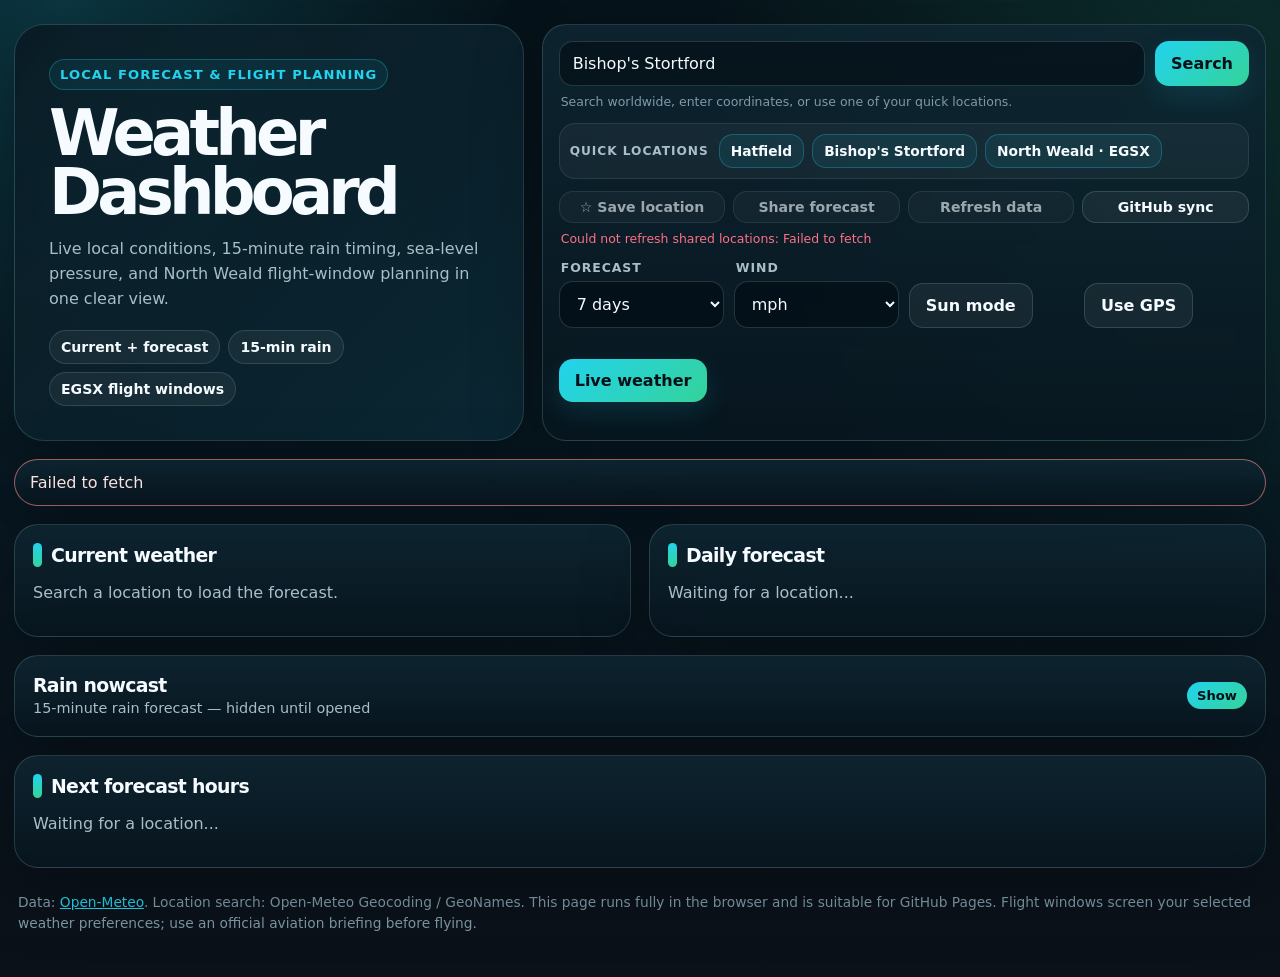
==== commit 60a4e9b1: "Merge 768c47f0cc4daf69a654e5361853185d394a87b4 into 40685cfedef16b675cc287193412d99d7821d5c8" ====
--- a/index.html
+++ b/index.html
@@ -1400,5 +1400,6 @@
   initialLoad();
 })();
 </script>
+  <script src="github-sync.js"></script>
 </body>
 </html>
